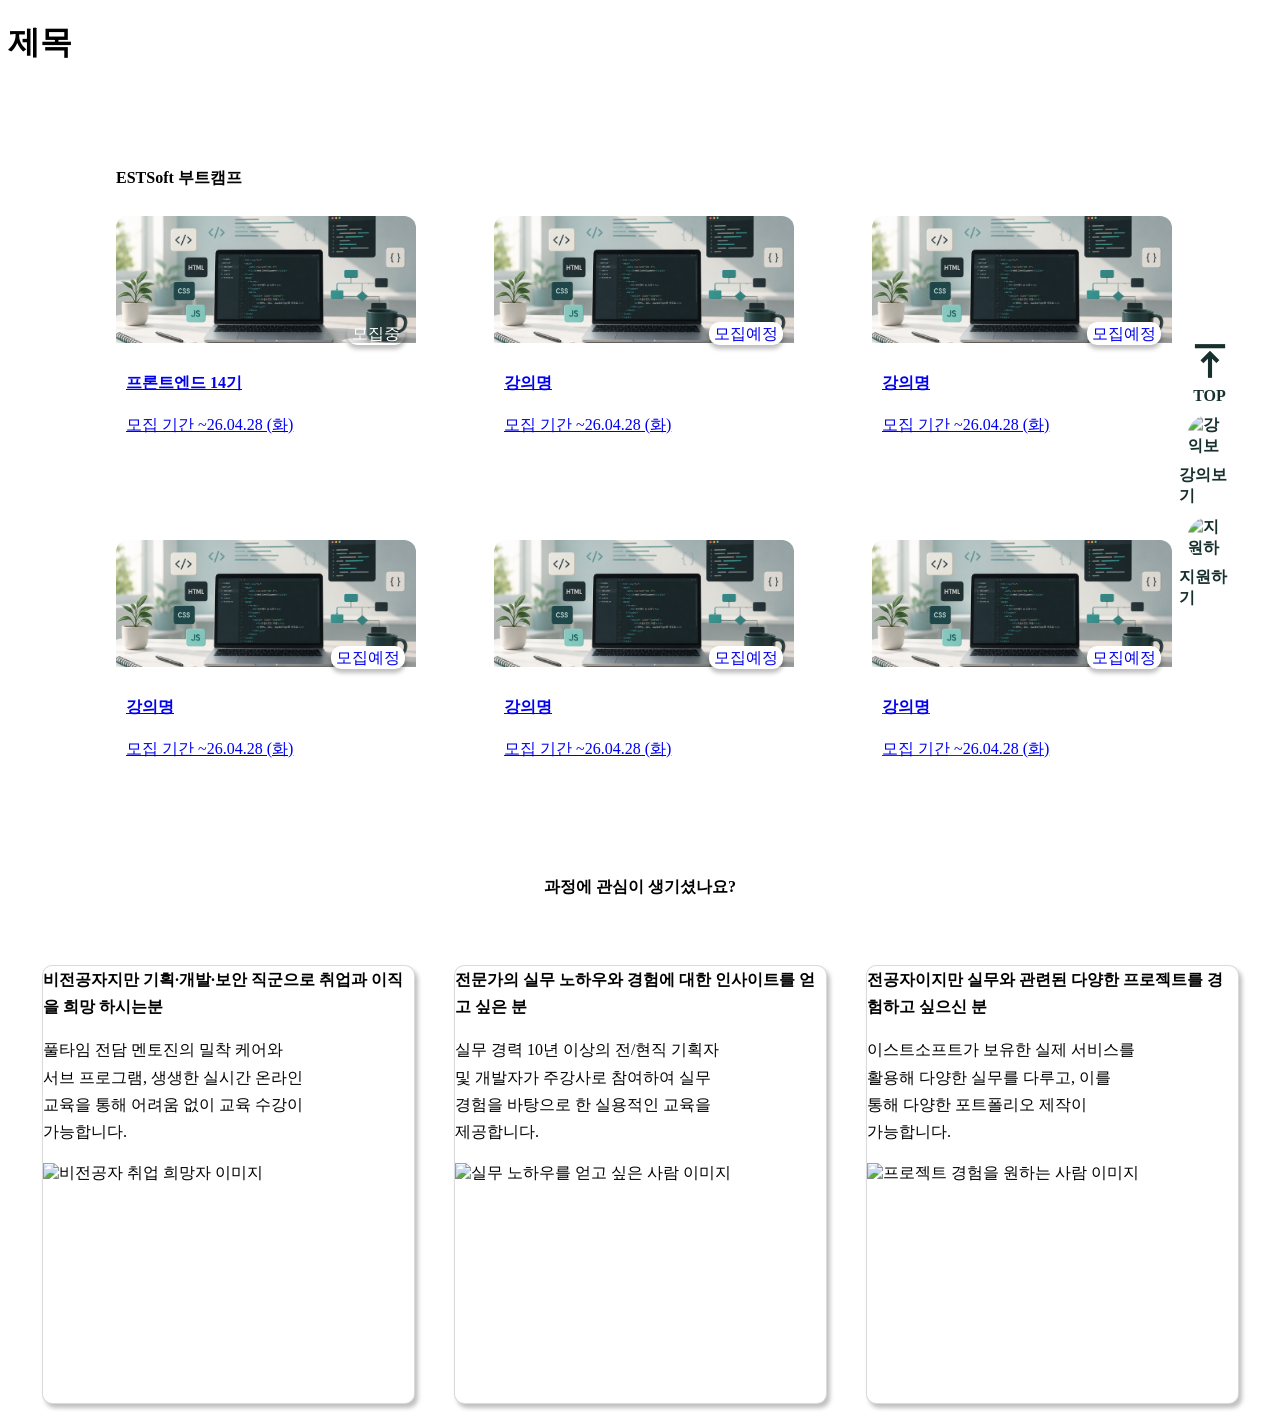
==== index.html @ 4b607ea8 "feat: html css fontsize 수정" ====
<!doctype html>
<html lang="en">
  <head>
    <meta charset="UTF-8" />
    <meta name="viewport" content="width=device-width, initial-scale=1.0" />
    <link rel="stylesheet" href="https://fonts.googleapis.com/css2?family=Material+Symbols+Outlined" />
    <link rel="stylesheet" href="css/common.css" />
    <link rel="stylesheet" href="css/index.css" />
    <title>Document</title>
  </head>
  <body>
    <!-- 유태구 -->
    <header><h1>제목</h1></header>
    <!-- //유태구-->

    <!-- 조승아 -->
    <aside class="side-bar">
      <nav>
        <a href="#top" class="side-item top-btn">
          <span class="material-symbols-outlined"> vertical_align_top </span> <span>TOP</span>
        </a>

        <a href="#lecture" class="side-item">
          <img src="image/frontend.png" alt="강의보기" />
          <span>강의보기</span>
        </a>

        <a href="#apply" class="side-item">
          <img src="image/study_egg.png" alt="지원하기" />
          <span>지원하기</span>
        </a>
      </nav>
    </aside>
    <!-- //조승아 -->
    <main>
      <!-- 유태구-->
      <section class="hero"></section>
      <section class="employment-status"></section>
      <!-- //유태구 -->

      <!-- 박소영 -->
      <section class="top-slogan"></section>
      <section class="benefits"></section>
      <section class="statistics"></section>
      <!-- //박소영 -->

      <!-- 박채원 -->
      <section class="review"></section>
      <section class="training-eligibility"></section>
      <section class="bottom-slogan"></section>
      <!-- //박채원 -->

      <!-- 조승아 -->
      <section class="courses">
        <div class="courses-inner">
          <h2>ESTSoft 부트캠프</h2>
          <div class="course-list">
            <article class="course-card">
              <a href="#">
                <div class="course-img-box">
                  <div class="course-img-wrap">
                    <img src="image/course_image.png" alt="프론트엔드 부트캠프 이미지" />
                  </div>
                  <span class="course-badge recruiting">모집중</span>
                </div>
                <div class="course-content">
                  <h3>프론트엔드 14기</h3>
                  <p>모집 기간 ~26.04.28 (화)</p>
                </div>
              </a>
            </article>

            <article class="course-card">
              <a href="#">
                <div class="course-img-box">
                  <div class="course-img-wrap">
                    <img src="image/course_image.png" alt="프론트엔드 부트캠프 이미지" />
                  </div>
                  <span class="course-badge">모집예정</span>
                </div>
                <div class="course-content">
                  <h3>강의명</h3>
                  <p>모집 기간 ~26.04.28 (화)</p>
                </div>
              </a>
            </article>

            <article class="course-card">
              <a href="#">
                <div class="course-img-box">
                  <div class="course-img-wrap">
                    <img src="image/course_image.png" alt="프론트엔드 부트캠프 이미지" />
                  </div>
                  <span class="course-badge">모집예정</span>
                </div>
                <div class="course-content">
                  <h3>강의명</h3>
                  <p>모집 기간 ~26.04.28 (화)</p>
                </div>
              </a>
            </article>

            <article class="course-card">
              <a href="#">
                <div class="course-img-box">
                  <div class="course-img-wrap">
                    <img src="image/course_image.png" alt="프론트엔드 부트캠프 이미지" />
                  </div>
                  <span class="course-badge">모집예정</span>
                </div>
                <div class="course-content">
                  <h3>강의명</h3>
                  <p>모집 기간 ~26.04.28 (화)</p>
                </div>
              </a>
            </article>

            <article class="course-card">
              <a href="#">
                <div class="course-img-box">
                  <div class="course-img-wrap">
                    <img src="image/course_image.png" alt="프론트엔드 부트캠프 이미지" />
                  </div>
                  <span class="course-badge">모집예정</span>
                </div>

                <div class="course-content">
                  <h3>강의명</h3>
                  <p>모집 기간 ~26.04.28 (화)</p>
                </div>
              </a>
            </article>

            <article class="course-card">
              <a href="">
                <div class="course-img-box">
                  <div class="course-img-wrap">
                    <img src="image/course_image.png" alt="프론트엔드 부트캠프 이미지" />
                  </div>
                  <span class="course-badge">모집예정</span>
                </div>

                <div class="course-content">
                  <h3>강의명</h3>
                  <p>모집 기간 ~26.04.28 (화)</p>
                </div>
              </a>
            </article>
          </div>
        </div>
      </section>

      <section class="target-audience">
        <h2>과정에 <strong>관심</strong>이 생기셨나요?</h2>
        <div class="target-list">
          <article class="target-card">
            <div class="target-content">
              <h3>비전공자지만 기획·개발·보안 직군으로 취업과 이직을 희망 하시는분</h3>
              <p>
                풀타임 전담 멘토진의 밀착 케어와 서브 프로그램, 생생한 실시간 온라인 교육을 통해 어려움 없이 교육 수강이
                가능합니다.
              </p>
            </div>
            <img src="image/target_card_2.png" alt="비전공자 취업 희망자 이미지" />
          </article>

          <article class="target-card">
            <div class="target-content">
              <h3>전문가의 실무 노하우와 경험에 대한 인사이트를 얻고 싶은 분</h3>
              <p>
                실무 경력 10년 이상의 전/현직 기획자 및 개발자가 주강사로 참여하여 실무 경험을 바탕으로 한 실용적인
                교육을 제공합니다.
              </p>
            </div>
            <img src="image/target_card_3.png" alt="실무 노하우를 얻고 싶은 사람 이미지" />
          </article>

          <article class="target-card">
            <div class="target-content">
              <h3>전공자이지만 실무와 관련된 다양한 프로젝트를 경험하고 싶으신 분</h3>
              <p>
                이스트소프트가 보유한 실제 서비스를 활용해 다양한 실무를 다루고, 이를 통해 다양한 포트폴리오 제작이
                가능합니다.
              </p>
            </div>
            <img src="image/target_card_4.png" alt="프로젝트 경험을 원하는 사람 이미지" />
          </article>
        </div>
        <div class="target-pagination">
          <button type="button" class="page-dot active"></button>
          <button type="button" class="page-dot"></button>
          <button type="button" class="page-dot"></button>
        </div>
      </section>

      <!-- //조승아 -->

      <!-- 권유진 -->
      <section class="est-content"></section>
      <section class="faq"></section>
      <section class="deadline"></section>
    </main>
    <footer></footer>
    <!-- //권유진 -->
  </body>
</html>
---- css/index.css ----
/* COURSES 조승아 */
.courses {
  width: 100%;
  margin: 0 auto;
  padding: 81px 108px;
  box-sizing: border-box;
  background-color: var(--ghost--gray);
}

.courses-inner {
  width: fit-content;
  margin: 0 auto;
}

/* 카드 전체 묶음 */
.course-list {
  display: grid;
  grid-template-columns: repeat(3, 300px);
  column-gap: 78px;
  row-gap: 81px;
  width: fit-content;
}

/* 카드 */
.course-card {
  width: 300px;
  height: 243px;
  background: #fff;
  border-radius: 12px;
  overflow: visible;
  box-shadow: var(--standard--shadow);
  display: flex;
  flex-direction: column;
  transition: box-shadow 0.3s ease;
}

/* 이미지 영역 */
.course-img-box {
  position: relative;
  overflow: visible;
  border-radius: 12px 12px 0 0;
}

.course-img-box img {
  width: 302px;
  height: 127px;
  object-fit: cover;
  display: block;
  transition: transform 0.3s ease;
}

.course-badge.recruiting {
  background: var(--primary);
  color: #fff;
}

.course-card:hover {
  box-shadow: var(--highlight--right);
}

.course-card:hover .course-img-box img {
  transform: scale(1.3);
}

/* 모집중 뱃지 */
.course-badge {
  position: absolute;
  top: 106px;
  right: 11px;
  padding: 2px 5px;
  background: #fff;
  color: var(--green);
  font-size: var(--button---primary);
  font-weight: 500;
  border-radius: 10px;
  box-shadow: 0 4px 4px rgba(0, 0, 0, 0.25);
  display: flex;
  justify-content: center;
  align-items: center;
  line-height: 19.1px;
}

.course-img-wrap {
  width: 300px;
  height: 127px;
  overflow: hidden;
  border-radius: 12px 12px 0 0;
}

/* 글 영역 */
.course-content {
  padding: 30px 10px 10px;
}

.course-content p {
  color: var(--primary);
  font-size: var(--body--s);
  padding-top: 5px;
}

.courses h2 {
  color: var(--deep--green);
  font-size: var(--heading--m);
  margin: 0 0 27px;
  font-weight: 700;
}

.course-content h3 {
  margin: 0 0 10px;
  color: var(--dark--green);
  font-size: var(--heading--x-s);
  font-weight: bold;
}
/* courses 반응형 */
/* 1100px 이하 */
@media (max-width: 1100px) {
  .courses {
    padding: 60px 40px;
  }

  .course-list {
    grid-template-columns: repeat(2, 300px);
    column-gap: 40px;
  }
}

/* 700px 이하 */
@media (max-width: 700px) {
  .courses {
    padding: 40px 20px;
  }

  .course-list {
    grid-template-columns: 300px;
    row-gap: 40px;
  }

  .courses h2 {
    font-size: var(--heading--m);
    text-align: center;
  }
}
/* target-audience 조승아*/
.target-audience {
  width: 100%;
  padding: var(--base-unit-x3);
  background: #fff;
  box-sizing: border-box;
  display: flex;
  flex-direction: column;
  gap: 54px;
}

.target-audience h2 {
  text-align: center;
  font-size: var(--heading--m);
  color: var(--dark--green);
  font-weight: bold;
}

.target-audience h2 strong {
  color: var(--point);
}

/* 카드 묶음 */
.target-list {
  display: grid;
  grid-template-columns: repeat(3, 372px);
  gap: 40px;
  width: fit-content;
  margin: 0 auto;
}

/* 카드 */
.target-card {
  width: 371px;
  min-height: 437px;
  background: #fff;
  border: 1px solid rgba(132, 132, 132, 0.3);
  border-radius: 10px;
  overflow: hidden;
  box-shadow: 3px 4px 4px rgba(0, 0, 0, 0.25);
  transition: all 0.3s ease;
  display: flex;
  flex-direction: column;
}

.target-card:hover {
  transform: translateY(-6px);
  box-shadow: 6px 6px 15px rgba(0, 0, 0, 0.25);
}

/* 글 영역 */
.target-content {
  padding: var(--base-unit);
  height: 197px;
  box-sizing: border-box;
}

.target-content h3 {
  font-size: var(--heading--x-s);
  font-weight: 600;
  line-height: 27px;
  color: var(--deep--green);
  margin: 0 0 10px;
}

.target-content p {
  font-size: var(--body--s);
  line-height: 1.7;
  word-break: keep-all;
  color: var(--dark--green);
  max-width: 270px;
}

/* 이미지 */
.target-card img {
  width: 100%;
  height: 240px;
  display: block;
  object-fit: cover;
}
/* 반응형 */
.target-pagination {
  display: none;
}
/* 1100px 이하 */
@media (max-width: 1100px) {
  .target-audience {
    padding: 60px 40px;
  }

  .target-list {
    grid-template-columns: repeat(2, 371px);
    justify-content: center;
    gap: 40px;
    width: fit-content;
  }

  .target-audience h2 {
    font-size: var(--heading--m);
    text-align: center;
  }

  .target-card {
    width: 371px;
  }
}
/* 700px 이하 */
@media (max-width: 700px) {
  .target-audience {
    display: flex;
    flex-direction: column;
    padding: 40px 27px;
    box-sizing: border-box;
    gap: 54px;
  }

  .target-audience h2 {
    text-align: center;
    font-size: var(--heading--s);
    line-height: 1.2;
    margin-top: 54px;
  }

  .target-list {
    display: block;
    width: fit-content;
  }

  .target-card {
    display: none;
  }

  .target-card:first-child {
    display: flex;
    width: 100%;
    max-width: 371px;
  }

  .target-content {
    width: 100%;
    height: 197px;
    padding: 27px;
    box-sizing: border-box;
  }

  .target-card img {
    width: 100%;
    height: 240px;
    object-fit: cover;
  }

  .target-pagination {
    display: flex;
    justify-content: center;
    gap: 15px;
    margin-top: -27px;
  }

  .page-dot {
    width: 40px;
    height: 10px;
    border: 0;
    border-radius: 5px;
    background: var(--green);
  }

  .page-dot.active {
    background: var(--secondary);
  }
}

/* 사이드 메뉴 조승아*/
.side-bar {
  position: fixed;
  right: 30px;
  top: 50%;
  transform: translateY(-50%);
  width: 81px;
  height: 251px;
  padding: 15px 10px;
  background: var(--secondary--light);
  border-radius: 30px;
  box-shadow: var(--standard--shadow);
  z-index: 999;
  display: flex;
  flex-direction: column;
  align-items: center;
  box-sizing: border-box;
}

.side-bar nav {
  display: flex;
  flex-direction: column;
  align-items: center;
  gap: 10px;
}

.side-item {
  display: flex;
  flex-direction: column;
  align-items: center;
  gap: 5px;
  margin-bottom: 0;
  text-decoration: none;
  color: #17302d;
  font-weight: 600;
  font-size: var(--heading--x-s);
}

.side-item img {
  width: 45px;
  height: 45px;
  border-radius: 50%;
  object-fit: cover;
  flex-shrink: 0;
}

.material-symbols-outlined {
  font-size: 42px;
  font-variation-settings:
    "FILL" 0,
    "wght" 700,
    "GRAD" 0,
    "opsz" 48;
}
@media (max-width: 700px) {
  .side-bar {
    display: none;
  }
}
/* //조승아 */
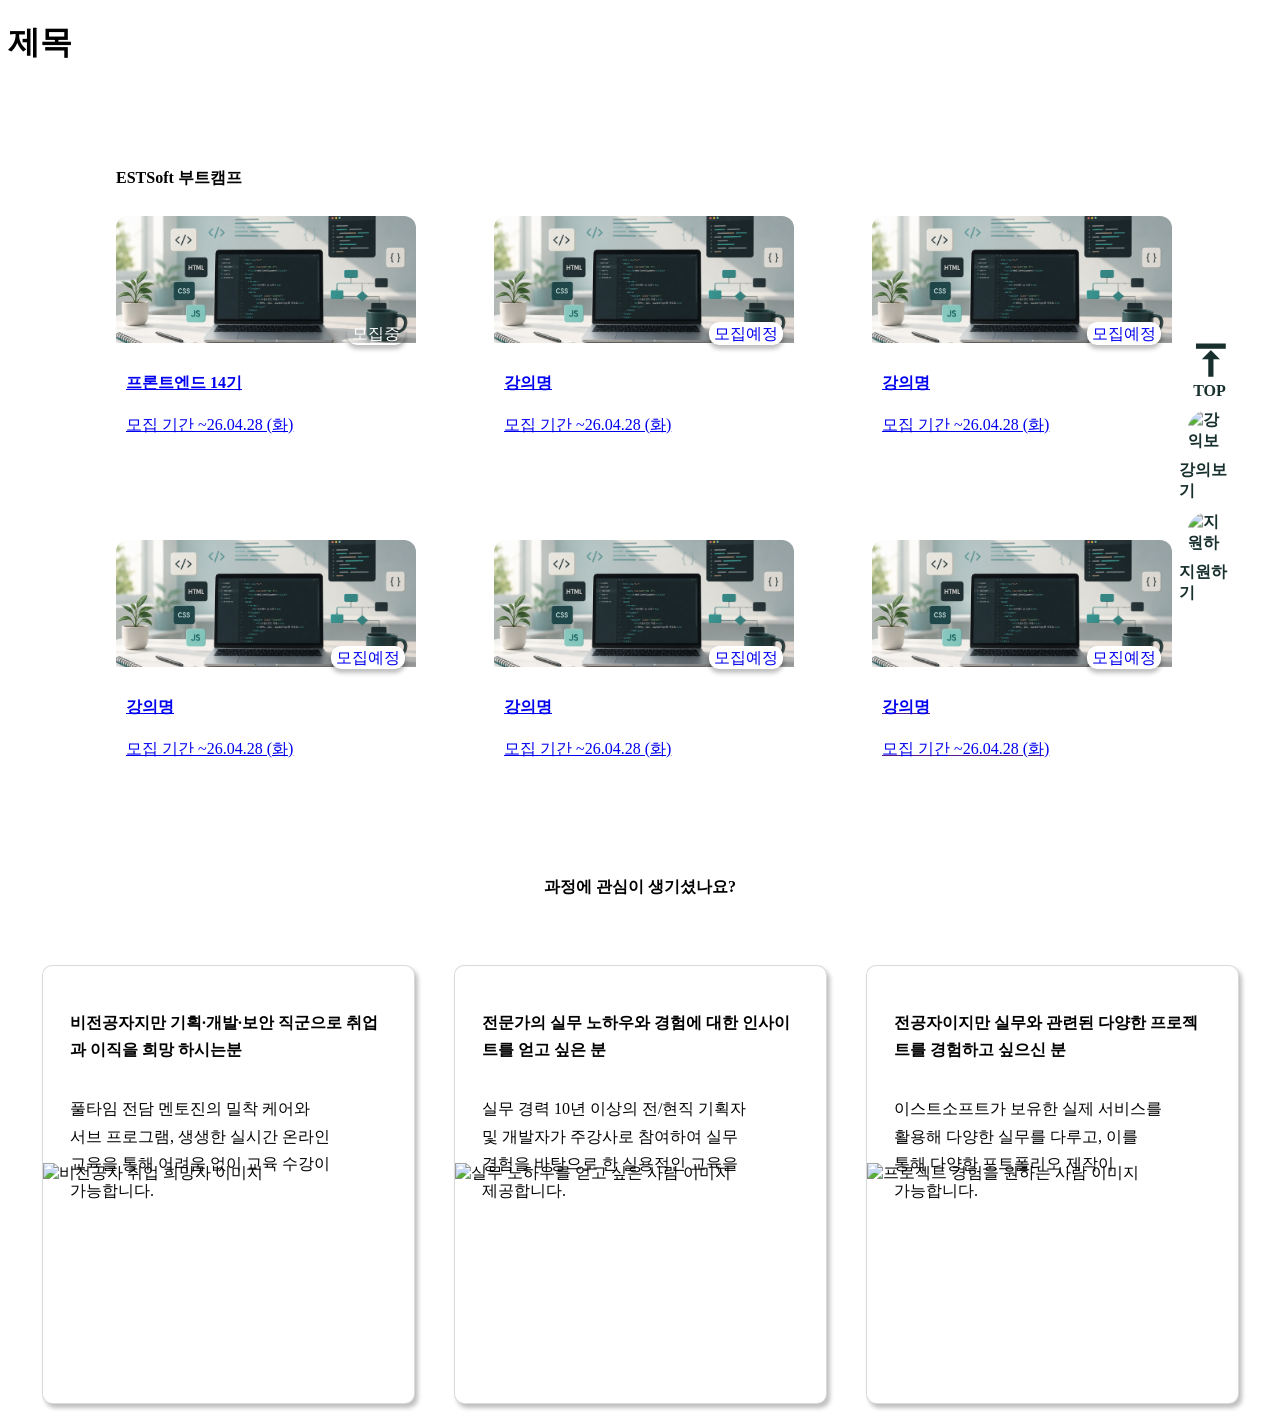
==== commit fbb95a65: "feat: target css 부분 수정" ====
--- a/index.html
+++ b/index.html
@@ -3,7 +3,7 @@
   <head>
     <meta charset="UTF-8" />
     <meta name="viewport" content="width=device-width, initial-scale=1.0" />
-    <link rel="stylesheet" href="https://fonts.googleapis.com/css2?family=Material+Symbols+Outlined" />
+    <link href="https://fonts.googleapis.com/icon?family=Material+Icons" rel="stylesheet" />
     <link rel="stylesheet" href="css/common.css" />
     <link rel="stylesheet" href="css/index.css" />
     <title>Document</title>
@@ -16,10 +16,7 @@
     <!-- 조승아 -->
     <aside class="side-bar">
       <nav>
-        <a href="#top" class="side-item top-btn">
-          <span class="material-symbols-outlined"> vertical_align_top </span> <span>TOP</span>
-        </a>
-
+        <a href="#top" class="side-item top-btn"> <span class="material-icons"> vertical_align_top </span>TOP</a>
         <a href="#lecture" class="side-item">
           <img src="image/frontend.png" alt="강의보기" />
           <span>강의보기</span>
--- a/css/index.css
+++ b/css/index.css
@@ -192,9 +192,12 @@
 
 /* 글 영역 */
 .target-content {
-  padding: var(--base-unit);
+  padding: 27px 27px 25px;
   height: 197px;
   box-sizing: border-box;
+  display: flex;
+  flex-direction: column;
+  justify-content: space-between;
 }
 
 .target-content h3 {
@@ -202,7 +205,6 @@
   font-weight: 600;
   line-height: 27px;
   color: var(--deep--green);
-  margin: 0 0 10px;
 }
 
 .target-content p {
@@ -357,13 +359,14 @@
   flex-shrink: 0;
 }
 
-.material-symbols-outlined {
+.material-icons {
   font-size: 42px;
-  font-variation-settings:
-    "FILL" 0,
-    "wght" 700,
-    "GRAD" 0,
-    "opsz" 48;
+  line-height: 1;
+  display: block;
+  font-weight: bold;
+}
+.top-btn {
+  gap: 0;
 }
 @media (max-width: 700px) {
   .side-bar {
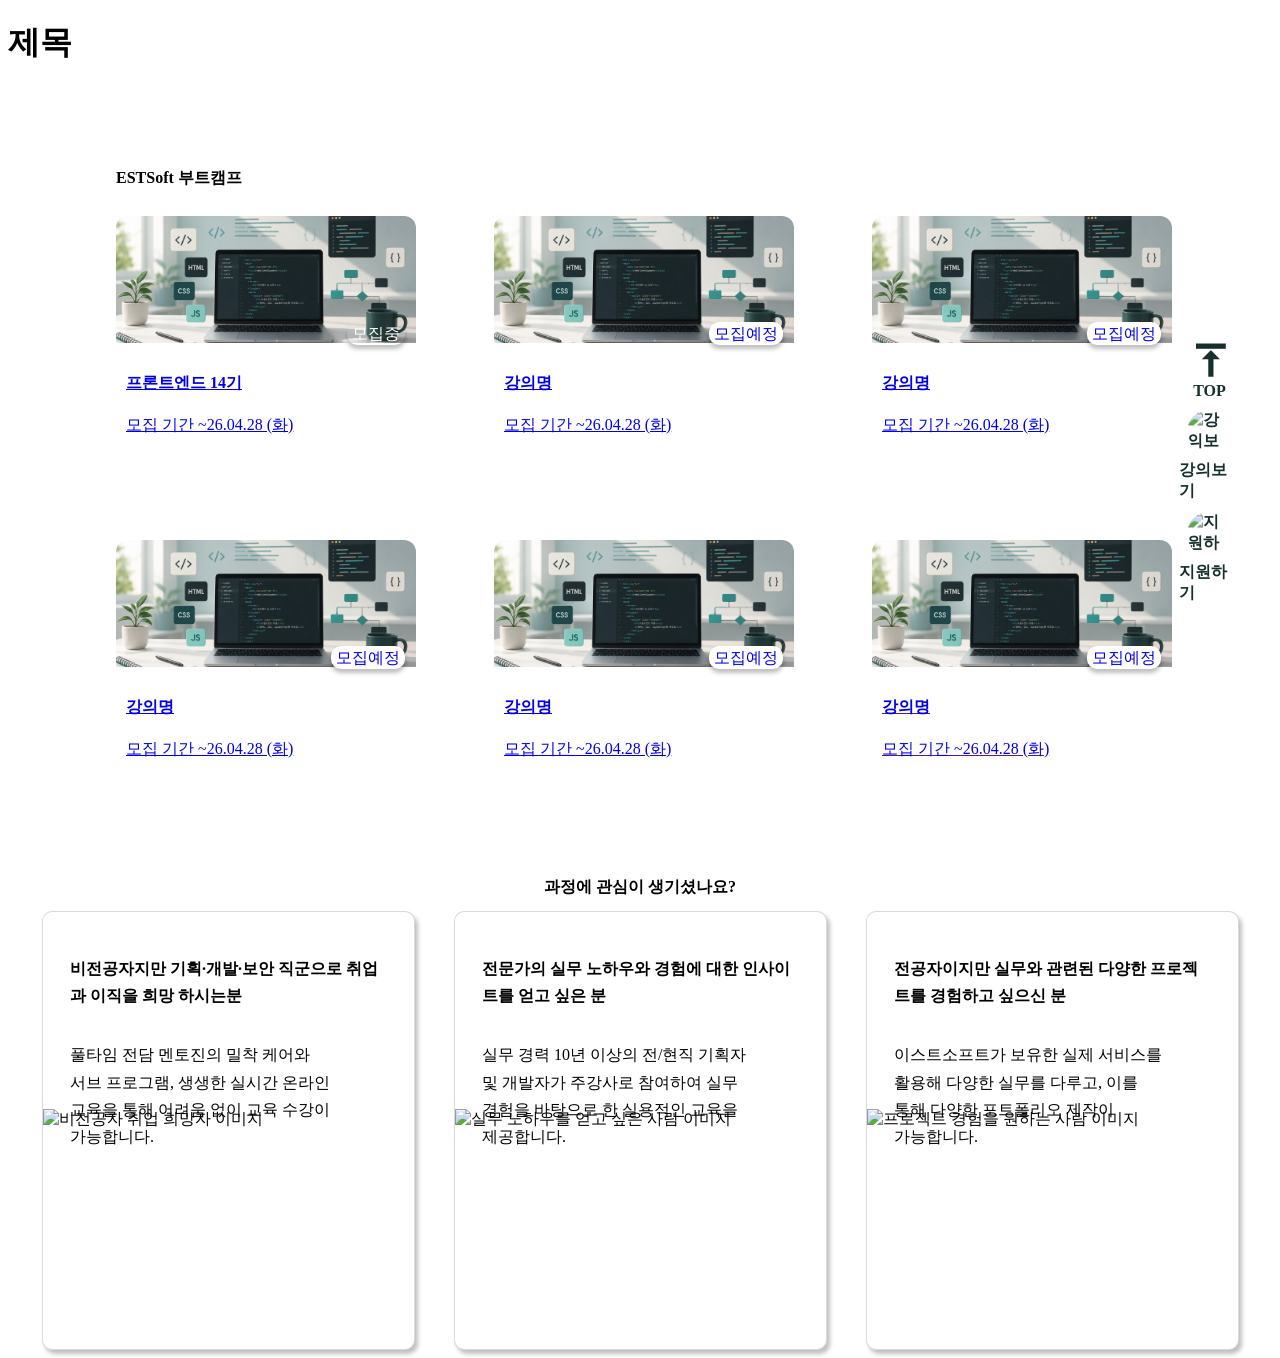
==== commit 1c2718b5: "feat: container 추가" ====
--- a/index.html
+++ b/index.html
@@ -49,144 +49,148 @@
 
       <!-- 조승아 -->
       <section class="courses">
-        <div class="courses-inner">
-          <h2>ESTSoft 부트캠프</h2>
-          <div class="course-list">
-            <article class="course-card">
-              <a href="#">
-                <div class="course-img-box">
-                  <div class="course-img-wrap">
-                    <img src="image/course_image.png" alt="프론트엔드 부트캠프 이미지" />
-                  </div>
-                  <span class="course-badge recruiting">모집중</span>
-                </div>
-                <div class="course-content">
-                  <h3>프론트엔드 14기</h3>
-                  <p>모집 기간 ~26.04.28 (화)</p>
-                </div>
-              </a>
-            </article>
-
-            <article class="course-card">
-              <a href="#">
-                <div class="course-img-box">
-                  <div class="course-img-wrap">
-                    <img src="image/course_image.png" alt="프론트엔드 부트캠프 이미지" />
-                  </div>
-                  <span class="course-badge">모집예정</span>
-                </div>
-                <div class="course-content">
-                  <h3>강의명</h3>
-                  <p>모집 기간 ~26.04.28 (화)</p>
-                </div>
-              </a>
-            </article>
-
-            <article class="course-card">
-              <a href="#">
-                <div class="course-img-box">
-                  <div class="course-img-wrap">
-                    <img src="image/course_image.png" alt="프론트엔드 부트캠프 이미지" />
-                  </div>
-                  <span class="course-badge">모집예정</span>
-                </div>
-                <div class="course-content">
-                  <h3>강의명</h3>
-                  <p>모집 기간 ~26.04.28 (화)</p>
-                </div>
-              </a>
-            </article>
-
-            <article class="course-card">
-              <a href="#">
-                <div class="course-img-box">
-                  <div class="course-img-wrap">
-                    <img src="image/course_image.png" alt="프론트엔드 부트캠프 이미지" />
-                  </div>
-                  <span class="course-badge">모집예정</span>
-                </div>
-                <div class="course-content">
-                  <h3>강의명</h3>
-                  <p>모집 기간 ~26.04.28 (화)</p>
-                </div>
-              </a>
-            </article>
-
-            <article class="course-card">
-              <a href="#">
-                <div class="course-img-box">
-                  <div class="course-img-wrap">
-                    <img src="image/course_image.png" alt="프론트엔드 부트캠프 이미지" />
-                  </div>
-                  <span class="course-badge">모집예정</span>
-                </div>
-
-                <div class="course-content">
-                  <h3>강의명</h3>
-                  <p>모집 기간 ~26.04.28 (화)</p>
-                </div>
-              </a>
-            </article>
-
-            <article class="course-card">
-              <a href="">
-                <div class="course-img-box">
-                  <div class="course-img-wrap">
-                    <img src="image/course_image.png" alt="프론트엔드 부트캠프 이미지" />
-                  </div>
-                  <span class="course-badge">모집예정</span>
-                </div>
-
-                <div class="course-content">
-                  <h3>강의명</h3>
-                  <p>모집 기간 ~26.04.28 (화)</p>
-                </div>
-              </a>
-            </article>
+        <div class="container">
+          <div class="courses-inner">
+            <h2>ESTSoft 부트캠프</h2>
+            <div class="course-list">
+              <article class="course-card">
+                <a href="#">
+                  <div class="course-img-box">
+                    <div class="course-img-wrap">
+                      <img src="image/course_image.png" alt="프론트엔드 부트캠프 이미지" />
+                    </div>
+                    <span class="course-badge recruiting">모집중</span>
+                  </div>
+                  <div class="course-content">
+                    <h3>프론트엔드 14기</h3>
+                    <p>모집 기간 ~26.04.28 (화)</p>
+                  </div>
+                </a>
+              </article>
+
+              <article class="course-card">
+                <a href="#">
+                  <div class="course-img-box">
+                    <div class="course-img-wrap">
+                      <img src="image/course_image.png" alt="프론트엔드 부트캠프 이미지" />
+                    </div>
+                    <span class="course-badge">모집예정</span>
+                  </div>
+                  <div class="course-content">
+                    <h3>강의명</h3>
+                    <p>모집 기간 ~26.04.28 (화)</p>
+                  </div>
+                </a>
+              </article>
+
+              <article class="course-card">
+                <a href="#">
+                  <div class="course-img-box">
+                    <div class="course-img-wrap">
+                      <img src="image/course_image.png" alt="프론트엔드 부트캠프 이미지" />
+                    </div>
+                    <span class="course-badge">모집예정</span>
+                  </div>
+                  <div class="course-content">
+                    <h3>강의명</h3>
+                    <p>모집 기간 ~26.04.28 (화)</p>
+                  </div>
+                </a>
+              </article>
+
+              <article class="course-card">
+                <a href="#">
+                  <div class="course-img-box">
+                    <div class="course-img-wrap">
+                      <img src="image/course_image.png" alt="프론트엔드 부트캠프 이미지" />
+                    </div>
+                    <span class="course-badge">모집예정</span>
+                  </div>
+                  <div class="course-content">
+                    <h3>강의명</h3>
+                    <p>모집 기간 ~26.04.28 (화)</p>
+                  </div>
+                </a>
+              </article>
+
+              <article class="course-card">
+                <a href="#">
+                  <div class="course-img-box">
+                    <div class="course-img-wrap">
+                      <img src="image/course_image.png" alt="프론트엔드 부트캠프 이미지" />
+                    </div>
+                    <span class="course-badge">모집예정</span>
+                  </div>
+
+                  <div class="course-content">
+                    <h3>강의명</h3>
+                    <p>모집 기간 ~26.04.28 (화)</p>
+                  </div>
+                </a>
+              </article>
+
+              <article class="course-card">
+                <a href="">
+                  <div class="course-img-box">
+                    <div class="course-img-wrap">
+                      <img src="image/course_image.png" alt="프론트엔드 부트캠프 이미지" />
+                    </div>
+                    <span class="course-badge">모집예정</span>
+                  </div>
+
+                  <div class="course-content">
+                    <h3>강의명</h3>
+                    <p>모집 기간 ~26.04.28 (화)</p>
+                  </div>
+                </a>
+              </article>
+            </div>
           </div>
         </div>
       </section>
 
       <section class="target-audience">
-        <h2>과정에 <strong>관심</strong>이 생기셨나요?</h2>
-        <div class="target-list">
-          <article class="target-card">
-            <div class="target-content">
-              <h3>비전공자지만 기획·개발·보안 직군으로 취업과 이직을 희망 하시는분</h3>
-              <p>
-                풀타임 전담 멘토진의 밀착 케어와 서브 프로그램, 생생한 실시간 온라인 교육을 통해 어려움 없이 교육 수강이
-                가능합니다.
-              </p>
-            </div>
-            <img src="image/target_card_2.png" alt="비전공자 취업 희망자 이미지" />
-          </article>
-
-          <article class="target-card">
-            <div class="target-content">
-              <h3>전문가의 실무 노하우와 경험에 대한 인사이트를 얻고 싶은 분</h3>
-              <p>
-                실무 경력 10년 이상의 전/현직 기획자 및 개발자가 주강사로 참여하여 실무 경험을 바탕으로 한 실용적인
-                교육을 제공합니다.
-              </p>
-            </div>
-            <img src="image/target_card_3.png" alt="실무 노하우를 얻고 싶은 사람 이미지" />
-          </article>
-
-          <article class="target-card">
-            <div class="target-content">
-              <h3>전공자이지만 실무와 관련된 다양한 프로젝트를 경험하고 싶으신 분</h3>
-              <p>
-                이스트소프트가 보유한 실제 서비스를 활용해 다양한 실무를 다루고, 이를 통해 다양한 포트폴리오 제작이
-                가능합니다.
-              </p>
-            </div>
-            <img src="image/target_card_4.png" alt="프로젝트 경험을 원하는 사람 이미지" />
-          </article>
-        </div>
-        <div class="target-pagination">
-          <button type="button" class="page-dot active"></button>
-          <button type="button" class="page-dot"></button>
-          <button type="button" class="page-dot"></button>
+        <div class="container">
+          <h2>과정에 <strong>관심</strong>이 생기셨나요?</h2>
+          <div class="target-list">
+            <article class="target-card">
+              <div class="target-content">
+                <h3>비전공자지만 기획·개발·보안 직군으로 취업과 이직을 희망 하시는분</h3>
+                <p>
+                  풀타임 전담 멘토진의 밀착 케어와 서브 프로그램, 생생한 실시간 온라인 교육을 통해 어려움 없이 교육
+                  수강이 가능합니다.
+                </p>
+              </div>
+              <img src="image/target_card_2.png" alt="비전공자 취업 희망자 이미지" />
+            </article>
+
+            <article class="target-card">
+              <div class="target-content">
+                <h3>전문가의 실무 노하우와 경험에 대한 인사이트를 얻고 싶은 분</h3>
+                <p>
+                  실무 경력 10년 이상의 전/현직 기획자 및 개발자가 주강사로 참여하여 실무 경험을 바탕으로 한 실용적인
+                  교육을 제공합니다.
+                </p>
+              </div>
+              <img src="image/target_card_3.png" alt="실무 노하우를 얻고 싶은 사람 이미지" />
+            </article>
+
+            <article class="target-card">
+              <div class="target-content">
+                <h3>전공자이지만 실무와 관련된 다양한 프로젝트를 경험하고 싶으신 분</h3>
+                <p>
+                  이스트소프트가 보유한 실제 서비스를 활용해 다양한 실무를 다루고, 이를 통해 다양한 포트폴리오 제작이
+                  가능합니다.
+                </p>
+              </div>
+              <img src="image/target_card_4.png" alt="프로젝트 경험을 원하는 사람 이미지" />
+            </article>
+          </div>
+          <div class="target-pagination">
+            <button type="button" class="page-dot active"></button>
+            <button type="button" class="page-dot"></button>
+            <button type="button" class="page-dot"></button>
+          </div>
         </div>
       </section>
 
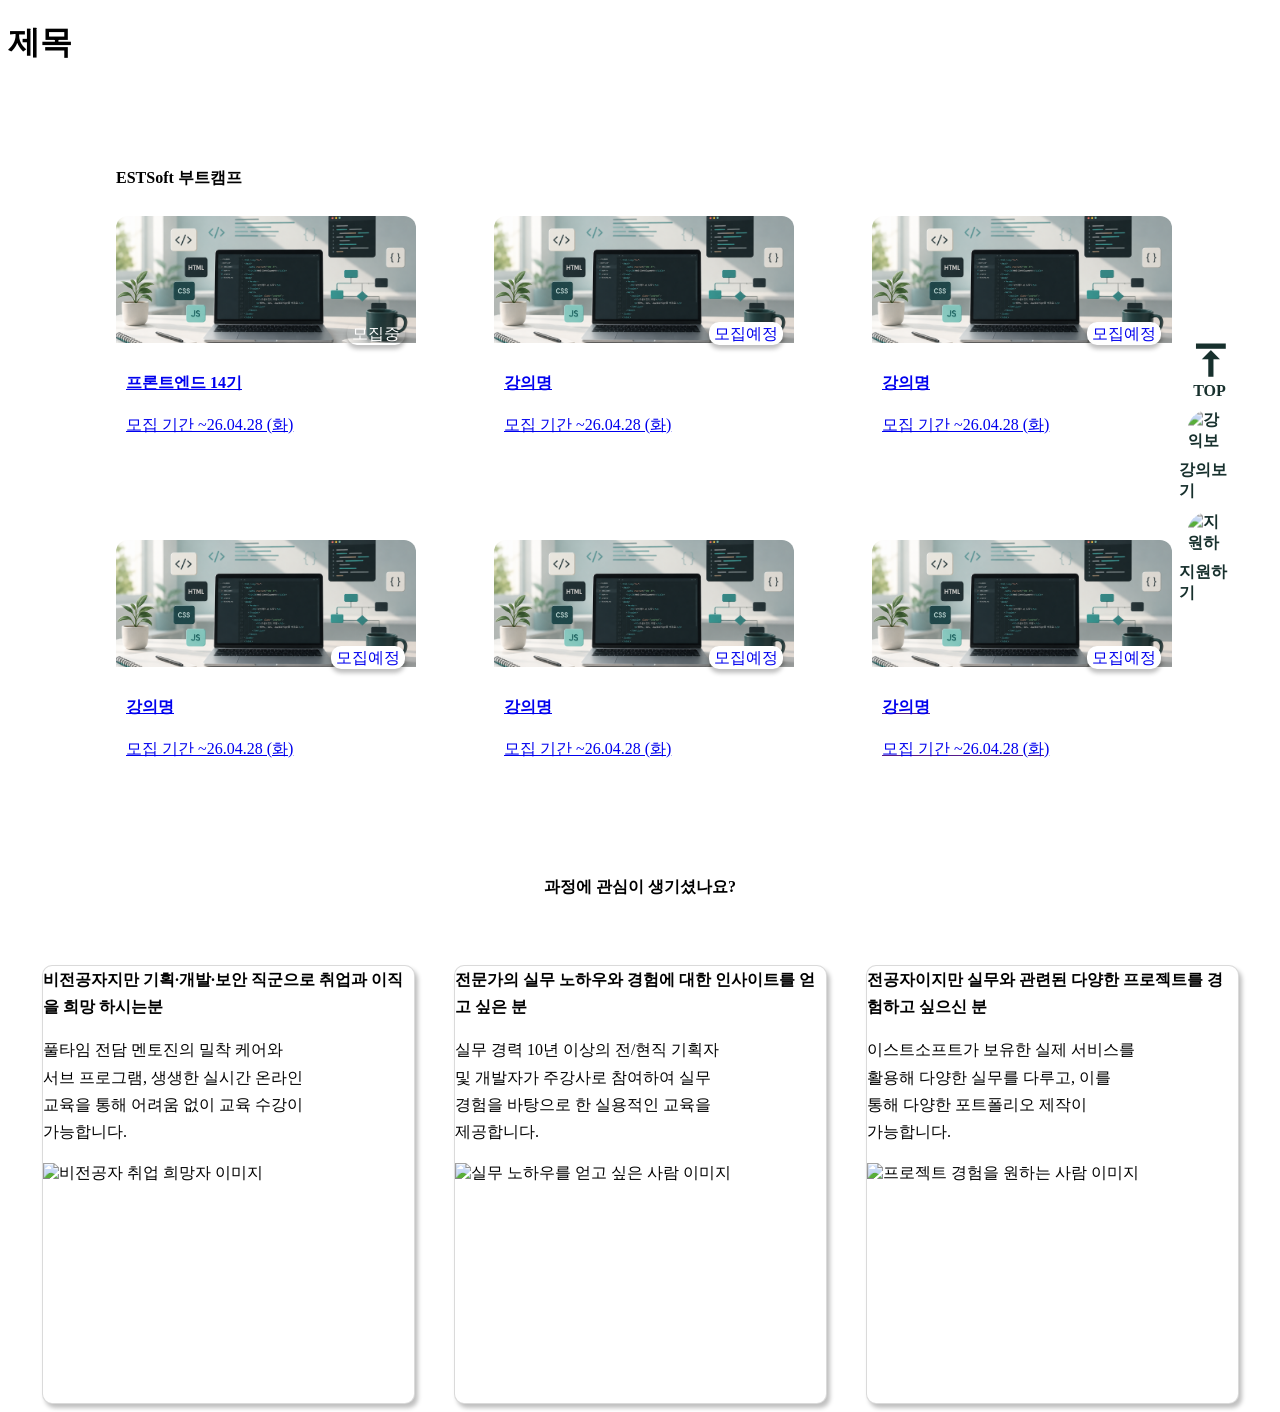
==== commit 20c4053f: "feat: target html 수정" ====
--- a/index.html
+++ b/index.html
@@ -186,12 +186,11 @@
               <img src="image/target_card_4.png" alt="프로젝트 경험을 원하는 사람 이미지" />
             </article>
           </div>
-          <div class="target-pagination">
-            <button type="button" class="page-dot active"></button>
-            <button type="button" class="page-dot"></button>
-            <button type="button" class="page-dot"></button>
-          </div>
-        </div>
+<div class="target-pagination">
+  <a href="#" class="page-dot active"></a>
+  <a href="#" class="page-dot"></a>
+  <a href="#" class="page-dot"></a>
+</div>
       </section>
 
       <!-- //조승아 -->
--- a/css/index.css
+++ b/css/index.css
@@ -1,4 +1,9 @@
 /* COURSES 조승아 */
+.container {
+  width: 100%;
+  max-width: 1272px;
+  margin: 0 auto;
+}
 .courses {
   width: 100%;
   margin: 0 auto;
@@ -141,8 +146,10 @@
   }
 }
 /* target-audience 조승아*/
-.target-audience {
-  width: 100%;
+.target-audience .container {
+  width: 100%;
+  max-width: 1272px;
+  margin: 0 auto;
   padding: var(--base-unit-x3);
   background: #fff;
   box-sizing: border-box;
@@ -152,6 +159,7 @@
 }
 
 .target-audience h2 {
+  width: 100%;
   text-align: center;
   font-size: var(--heading--m);
   color: var(--dark--green);
@@ -167,8 +175,8 @@
   display: grid;
   grid-template-columns: repeat(3, 372px);
   gap: 40px;
-  width: fit-content;
-  margin: 0 auto;
+  width: 100%;
+  justify-content: center;
 }
 
 /* 카드 */
@@ -192,12 +200,9 @@
 
 /* 글 영역 */
 .target-content {
-  padding: 27px 27px 25px;
+  padding: var(--base-unit);
   height: 197px;
   box-sizing: border-box;
-  display: flex;
-  flex-direction: column;
-  justify-content: space-between;
 }
 
 .target-content h3 {
@@ -205,6 +210,7 @@
   font-weight: 600;
   line-height: 27px;
   color: var(--deep--green);
+  margin: 0 0 10px;
 }
 
 .target-content p {
@@ -250,7 +256,7 @@
 }
 /* 700px 이하 */
 @media (max-width: 700px) {
-  .target-audience {
+  .target-audience .container {
     display: flex;
     flex-direction: column;
     padding: 40px 27px;
@@ -301,9 +307,9 @@
   }
 
   .page-dot {
+    display: block;
     width: 40px;
     height: 10px;
-    border: 0;
     border-radius: 5px;
     background: var(--green);
   }
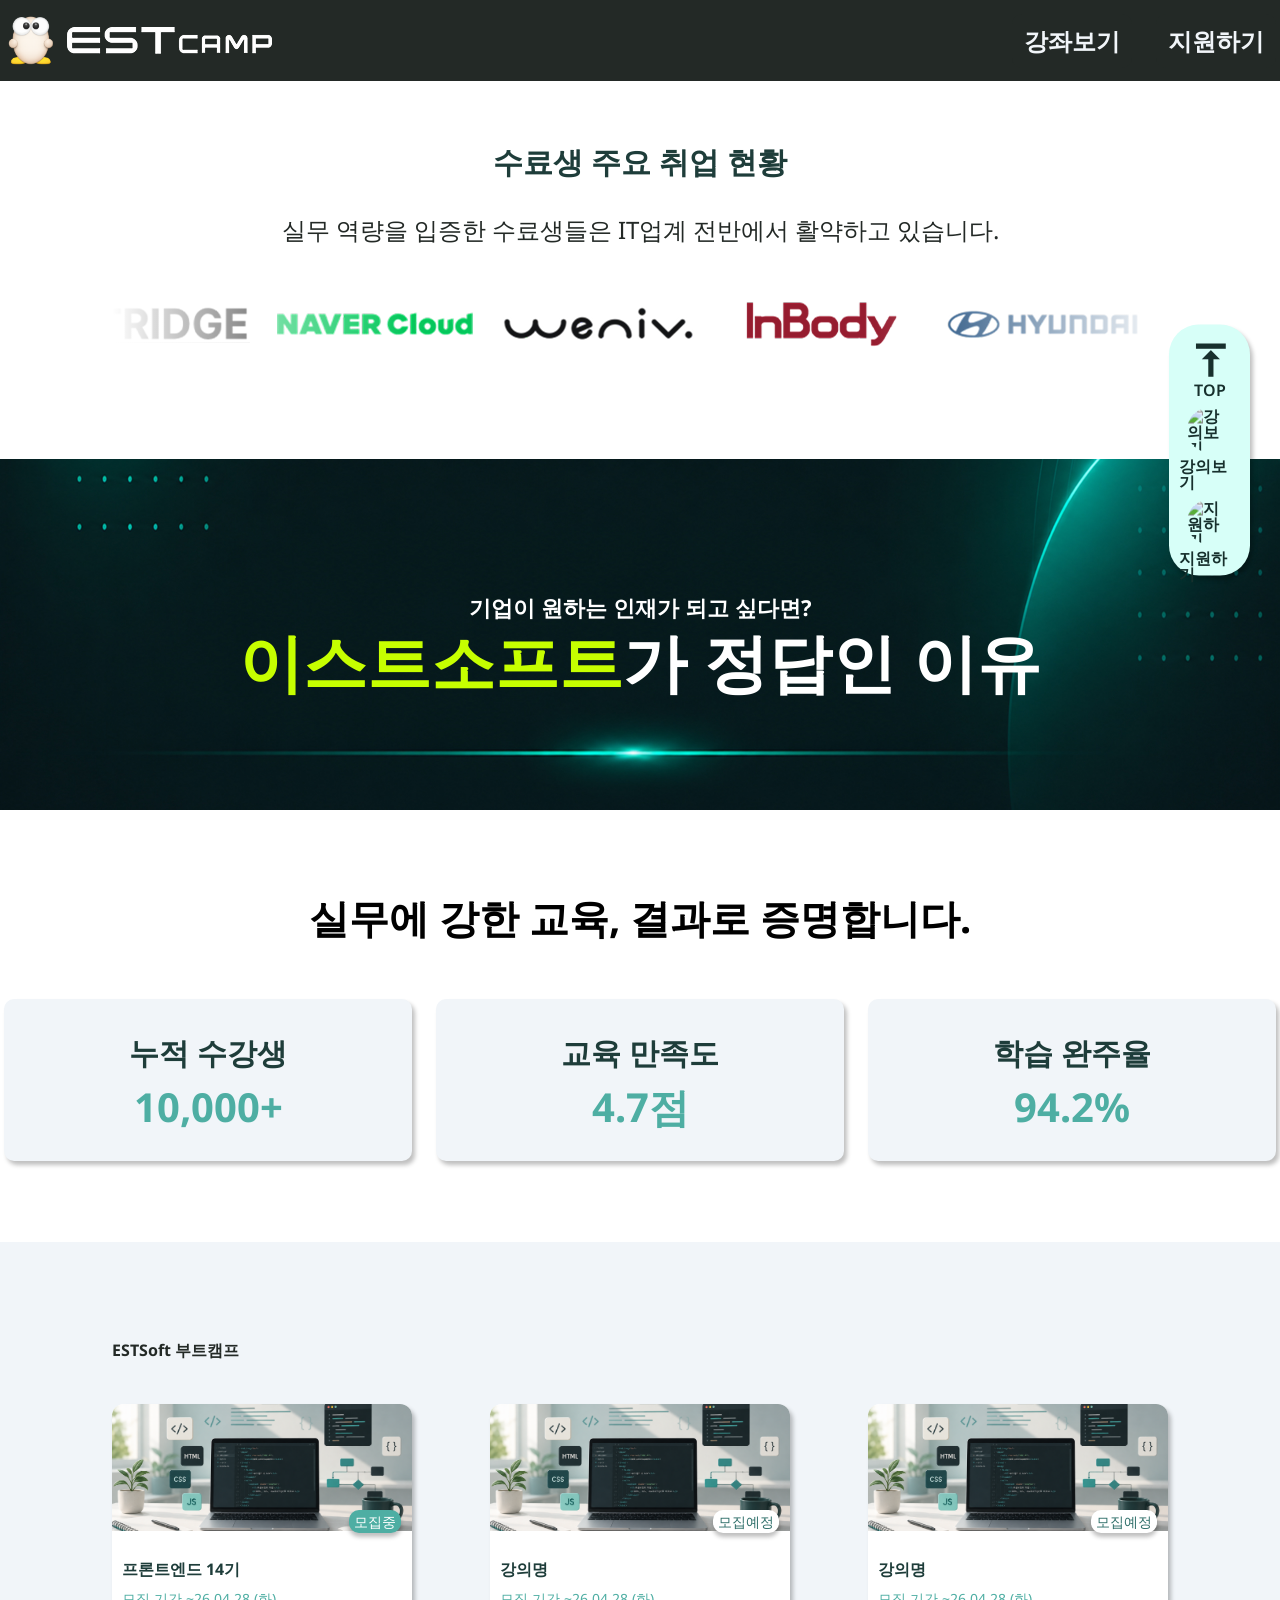
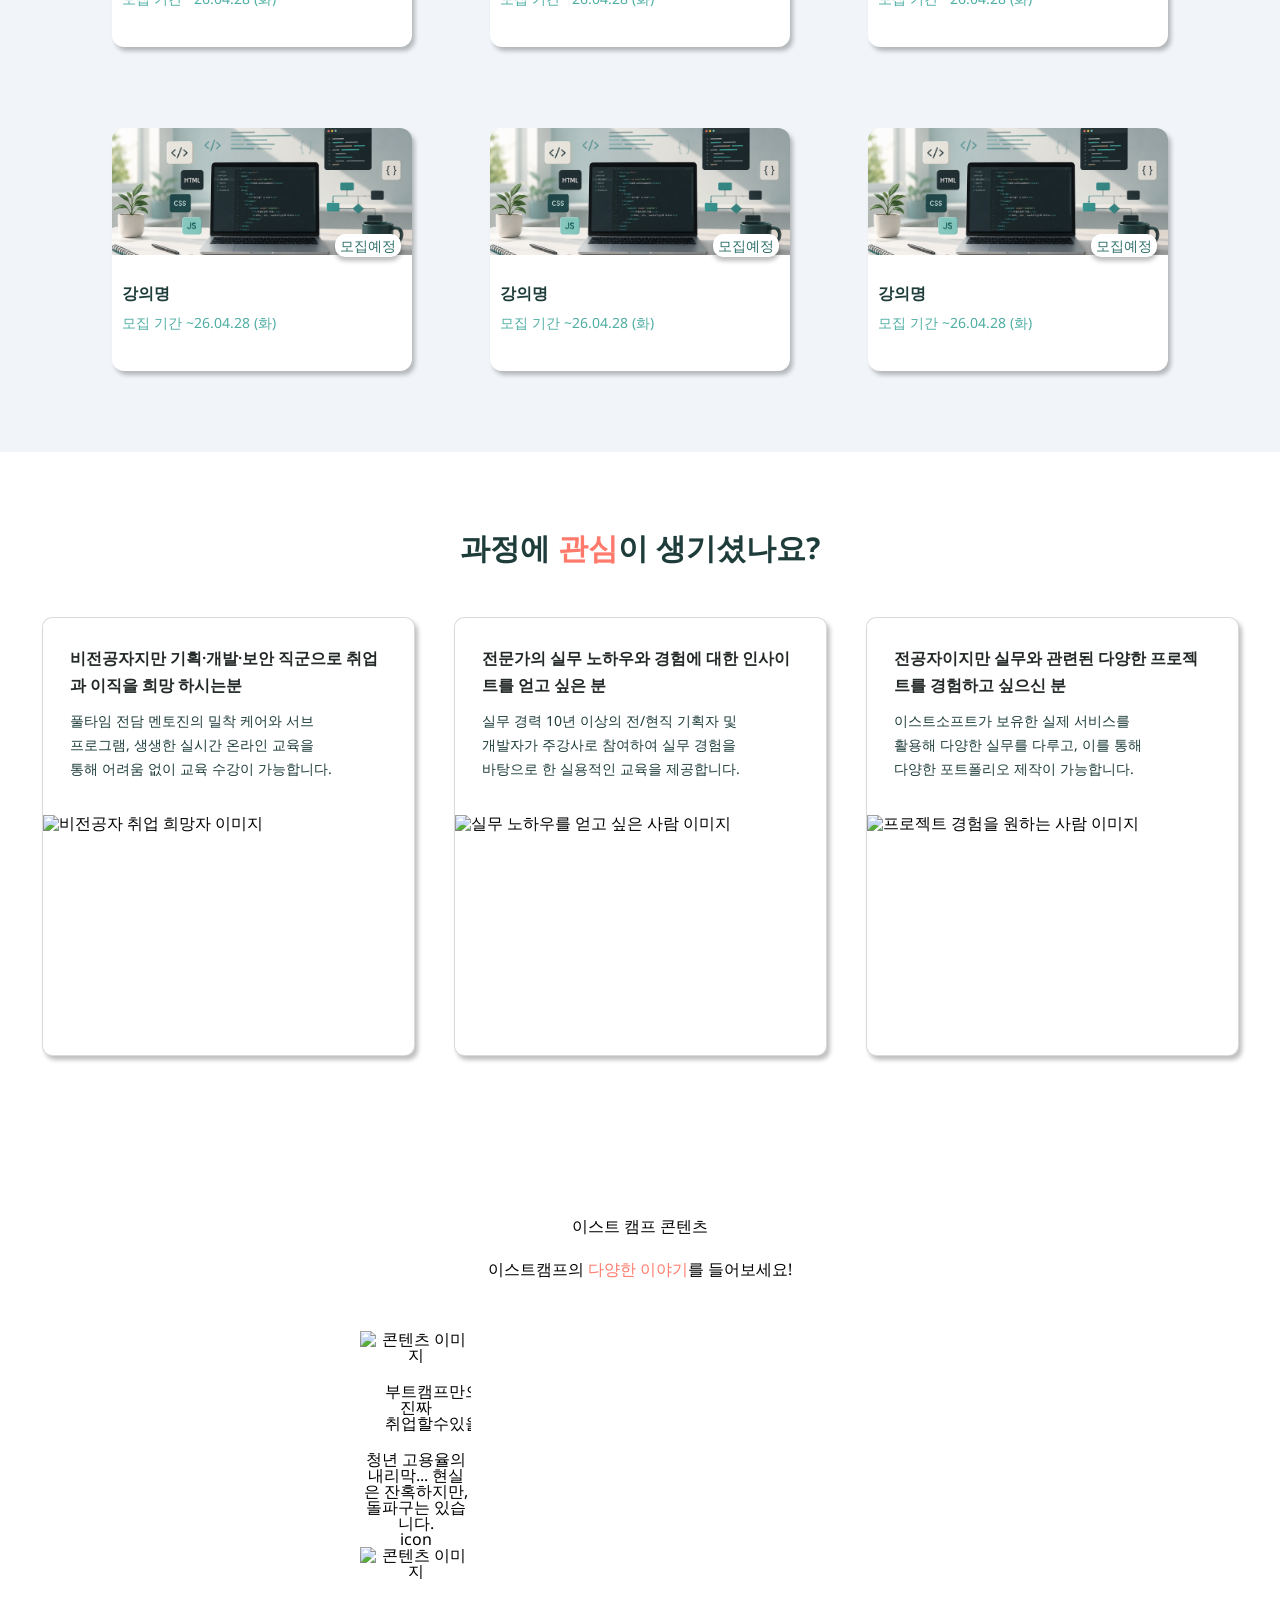
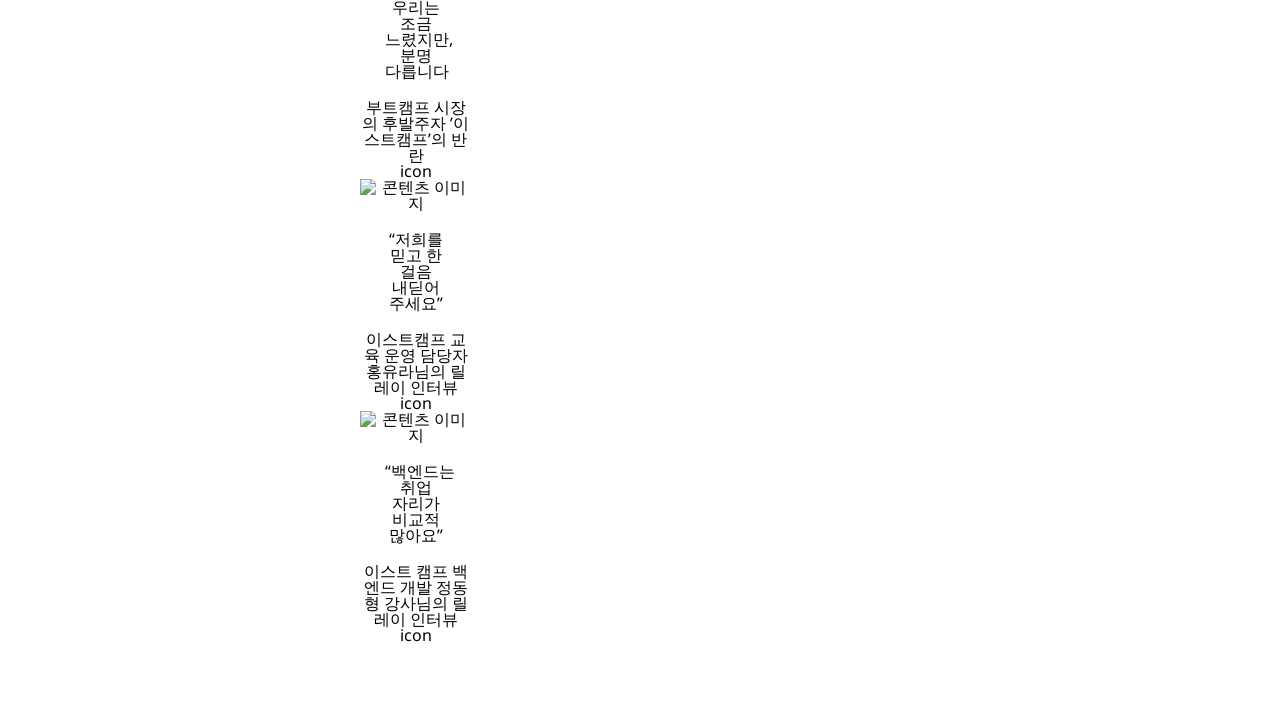
==== commit c3c5d68a: "Merge branch 'main' into feat-course" ====
--- a/index.html
+++ b/index.html
@@ -3,14 +3,38 @@
   <head>
     <meta charset="UTF-8" />
     <meta name="viewport" content="width=device-width, initial-scale=1.0" />
-    <link href="https://fonts.googleapis.com/icon?family=Material+Icons" rel="stylesheet" />
+    <link rel="preconnect" href="https://fonts.googleapis.com" />
+    <link rel="preconnect" href="https://fonts.gstatic.com" crossorigin />
+    <link
+      href="https://fonts.googleapis.com/css2?family=Noto+Sans:ital,wght@0,100..900;1,100..900&display=swap"
+      rel="stylesheet"
+    />
+    <link
+      href="https://fonts.googleapis.com/icon?family=Material+Icons"
+      rel="stylesheet"
+    />
     <link rel="stylesheet" href="css/common.css" />
     <link rel="stylesheet" href="css/index.css" />
     <title>Document</title>
   </head>
   <body>
     <!-- 유태구 -->
-    <header><h1>제목</h1></header>
+    <header class="d-flex justify-content-center">
+      <div class="container header-container d-flex justify-content-between">
+        <div class="logo-group d-flex align-items-center">
+          <a href="index.html"></a>
+          <h1>
+            <a href="index.html"><span class="ir">EST Camp</span></a>
+          </h1>
+        </div>
+        <nav>
+          <ul class="d-flex">
+            <li><a href="" class="nav-item">강좌보기</a></li>
+            <li><a href="" class="nav-item">지원하기</a></li>
+          </ul>
+        </nav>
+      </div>
+    </header>
     <!-- //유태구-->
 
     <!-- 조승아 -->
@@ -32,13 +56,58 @@
     <main>
       <!-- 유태구-->
       <section class="hero"></section>
-      <section class="employment-status"></section>
+      <section class="employment-status d-flex flex-column align-items-center">
+        <div class="d-flex flex-column align-items-center g-1">
+          <p class="heading-m">수료생 주요 취업 현황</p>
+          <p class="body-mp">
+            실무 역량을 입증한 수료생들은 IT업계 전반에서 활약하고 있습니다.
+          </p>
+        </div>
+        <div class="logo-carousel d-flex g-1">
+          <img src="image/carousel-tridge-logo.png" alt="tridge" />
+          <img src="image/carousel-navercloud-logo.png" alt="navercloud" />
+          <img src="image/carousel-weniv-logo.png" alt="weniv" />
+          <img src="image/carousel-inbody-logo.png" alt="weniv" />
+          <img src="image/carousel-hyundai-logo.png" alt="hyundai" />
+          <img src="image/carousel-est-logo.png" alt="est" />
+          <img src="image/carousel-thankscarbon-logo.png" alt="thankscarbon" />
+          <img src="image/carousel-evsis-logo.png" alt="evsis" />
+          <div class="mask-logo-carousel"></div>
+        </div>
+      </section>
       <!-- //유태구 -->
 
       <!-- 박소영 -->
-      <section class="top-slogan"></section>
+      <section class="top-slogan">
+        <h2 class="heading-s">기업이 원하는 인재가 되고 싶다면?</h2>
+        <h2 class="heading-xl"><span>이스트소프트</span>가 정답인 이유</h2>
+      </section>
       <section class="benefits"></section>
-      <section class="statistics"></section>
+      <section class="statistics d-flex justify-content-center">
+        <div class="container d-flex flex-column g-2">
+          <h2 class="heading-l">실무에 강한 교육, 결과로 증명합니다.</h2>
+          <div class="statistics-items-wrapper d-flex">
+            <div class="statistics-item">
+              <div>
+                <h6 class="heading-m">누적 수강생</h6>
+                <p class="heading-l">10,000+</p>
+              </div>
+            </div>
+            <div class="statistics-item">
+              <div>
+                <h6 class="heading-m">교육 만족도</h6>
+                <p class="heading-l">4.7점</p>
+              </div>
+            </div>
+            <div class="statistics-item">
+              <div>
+                <h6 class="heading-m">학습 완주율</h6>
+                <p class="heading-l">94.2%</p>
+              </div>
+            </div>
+          </div>
+        </div>
+      </section>
       <!-- //박소영 -->
 
       <!-- 박채원 -->
@@ -51,7 +120,7 @@
       <section class="courses">
         <div class="container">
           <div class="courses-inner">
-            <h2>ESTSoft 부트캠프</h2>
+            <h2 class="heading-m">ESTSoft 부트캠프</h2>
             <div class="course-list">
               <article class="course-card">
                 <a href="#">
@@ -196,7 +265,56 @@
       <!-- //조승아 -->
 
       <!-- 권유진 -->
-      <section class="est-content"></section>
+      <section class="est-content">
+        <div class="section-header">
+          <h2>이스트 캠프 콘텐츠</h2>
+          <p>이스트캠프의 <span>다양한 이야기</span>를 들어보세요!</p>
+        </div>
+
+        <div class="slider-container">
+          <button class="prev-btn" aria-label="이전"></button>
+          <div class="card-list">
+            <article class="est-item">
+              <div class="image">
+                <img src="content_2.png" alt="콘텐츠 이미지" />
+                <div class="card-body">
+                  <h3>부트캠프만으로 진짜 취업할수있을까?</h3>
+                  <p>
+                    청년 고용율의 내리막... 현실은 잔혹하지만, 돌파구는
+                    있습니다.
+                  </p>
+                  <a href="#" class="more-link">icon</a>
+                </div>
+              </div>
+              <div class="image">
+                <img src="content_1.png" alt="콘텐츠 이미지" />
+                <div class="card-body">
+                  <h3>우리는 조금 느렸지만, 분명 다릅니다</h3>
+                  <p>부트캠프 시장의 후발주자 ’이스트캠프’의 반란</p>
+                  <a href="#" class="more-link">icon</a>
+                </div>
+              </div>
+              <div class="image">
+                <img src="content_3.png" alt="콘텐츠 이미지" />
+                <div class="card-body">
+                  <h3>“저희를 믿고 한 걸음 내딛어 주세요”</h3>
+                  <p>이스트캠프 교육 운영 담당자 홍유라님의 릴레이 인터뷰</p>
+                  <a href="#" class="more-link">icon</a>
+                </div>
+              </div>
+              <div class="image">
+                <img src="content_4.png" alt="콘텐츠 이미지" />
+                <div class="card-body">
+                  <h3>“백엔드는 취업 자리가 비교적 많아요”</h3>
+                  <p>이스트 캠프 백엔드 개발 정동형 강사님의 릴레이 인터뷰</p>
+                  <a href="#" class="more-link">icon</a>
+                </div>
+              </div>
+            </article>
+          </div>
+          <button class="next-btn" aria-label="다음"></button>
+        </div>
+      </section>
       <section class="faq"></section>
       <section class="deadline"></section>
     </main>
--- a/css/common.css
+++ b/css/common.css
@@ -0,0 +1,197 @@
+@import url(normalize.css);
+@import url(reset.css);
+@import url(flex-utility.css);
+
+/* Variants */
+:root {
+  /* Base units */
+  --base-unit: 27px;
+  --base-unit-x2: 54px;
+  --base-unit-x3: 81px;
+
+  /* Color styles */
+  --deep--green: rgba(35, 41, 38, 1);
+  --dark--green: rgba(30, 61, 58, 1);
+  --green: rgba(47, 111, 106, 1);
+  --primary: rgba(78, 174, 163, 1);
+  --primary--light: rgba(117, 220, 205, 1);
+  --secondary: rgba(167, 220, 212, 1);
+  --secondary--light: rgba(215, 255, 248, 1);
+  --greenish--gray: rgba(88, 103, 97, 1);
+  --cool--gray: rgba(224, 228, 228, 1);
+  --ghost--gray: rgba(241, 245, 249, 1);
+  --snow--gray: rgba(248, 250, 252, 1);
+  --ice: rgba(244, 255, 253, 1);
+  --vanilla: rgba(255, 247, 237, 1);
+  --white: rgba(255, 255, 255, 1);
+  --point: rgba(255, 122, 107, 1);
+  --alyak-color: rgba(198, 255, 0, 1);
+
+  /* Text-size styles */
+  --heading--x-l: 64px;
+  --heading--l: 40px;
+  --heading--m: 30px;
+  --heading--s: 22px;
+  --heading--x-s: 16px;
+  --body--l: 28px;
+  --body--m-p: 20px;
+  --body--m: 16px;
+  --body--s: 14px;
+  --nav--item: 24px;
+  --link: 16px;
+  --button---primary: 14px;
+  --button---secondary: 14px;
+
+  /* Effect styles */
+  --standard--shadow: 3px 4px 4px rgba(0, 0, 0, 0.25);
+  --content-blur: 6px 6px 15px rgba(0, 0, 0, 0.3);
+  --highlight--register: 0px 0px 20px rgba(78, 174, 163, 1);
+  --highlight--right: 3px 4px 20px rgba(78, 174, 163, 1);
+  --highlight--blur--s: 0px 0px 15px rgba(167, 220, 212, 1);
+  --highlight--blur--l: 0px 0px 30px rgba(167, 220, 212, 1);
+}
+
+/* Layout */
+.container {
+  width: 1272px;
+}
+.ir {
+  position: absolute;
+  inset: 100%;
+  width: 1px;
+  height: 1px;
+  text-indent: 65535px;
+  overflow: hidden;
+}
+main {
+  padding-top: 81px;
+}
+/* //Layout */
+
+/* Typography */
+body {
+  font-family: "Noto Sans", sans-serif;
+}
+.heading-xl {
+  font-size: var(--heading--x-l);
+  line-height: var(--base-unit-x3);
+  font-weight: bold;
+  letter-spacing: 2%;
+}
+.heading-l {
+  font-size: var(--heading--l);
+  line-height: var(--base-unit-x2);
+  font-weight: bold;
+  letter-spacing: 2%;
+}
+.heading-m {
+  font-size: var(--heading--m);
+  line-height: var(--base-unit-x2);
+  font-weight: bold;
+}
+.heading-s {
+  font-size: var(--heading--s);
+  line-height: var(--base-unit);
+  font-weight: bold;
+}
+.heading-xs {
+  font-size: var(--heading--x-s);
+  line-height: var(--base-unit);
+  font-weight: 600;
+}
+.body-l {
+  font-size: var(--body--l);
+}
+.body-mp {
+  font-size: var(--nav--item);
+  line-height: var(--base-unit);
+}
+.body-m {
+  font-size: var(--nav--item);
+  line-height: var(--base-unit);
+}
+.body-s {
+  font-size: var(--nav--item);
+  line-height: var(--base-unit);
+}
+.nav-item {
+  font-size: var(--nav--item);
+  line-height: var(--base-unit-x2);
+  font-weight: bold;
+}
+/* //Typography */
+
+/* Linked Buttons */
+.header-container nav a {
+  display: inline-block;
+  padding: 0px 12px;
+
+  background: var(--deep--green);
+  border-radius: 10px;
+  color: var(--ghost--gray);
+  box-shadow: none;
+
+  transition: 300ms ease-out;
+}
+.header-container nav a:hover {
+  color: var(--primary);
+  box-shadow: var(--highlight--register);
+}
+/* //Linked Buttons */
+
+/* header-container */
+.header-container .logo-group {
+  gap: 12px;
+}
+.header-container .logo-group > a {
+  width: 51px;
+  height: 54px;
+  background: url("/image/mascot-transparent.png") no-repeat 0 0 / cover;
+}
+.header-container .logo-group h1 a {
+  display: block;
+  width: 205px;
+  height: 27px;
+  background: url("/image/est-logo-header.png") no-repeat 0 0 / cover;
+}
+.header-container nav ul {
+  gap: 24px;
+}
+/* //header-container */
+
+/* pagination */
+.pagination {
+  padding: 8.5px;
+  gap: 15px;
+}
+.pagination button {
+  width: 40px;
+  height: 10px;
+  border-radius: 5px;
+  background-color: var(--secondary);
+}
+.pagination button.active {
+  background-color: var(--green);
+}
+/* //pagination */
+
+/* Statistics Item */
+.statistics-item {
+  display: inline-block;
+  width: 408px;
+  padding: var(--base-unit) 0;
+  background: var(--ghost--gray);
+  border-radius: 10px;
+  box-shadow: var(--standard--shadow);
+  text-align: center;
+  box-sizing: border-box;
+}
+.statistics-item h6 {
+  font-size: var(--heading--m);
+  color: var(--dark--green);
+}
+.statistics-item p {
+  font-size: var(--heading--l);
+  color: var(--primary);
+}
+/* //Statistics Item */
--- a/css/index.css
+++ b/css/index.css
@@ -1,3 +1,82 @@
+/* 유태구 */
+
+/* Header */
+header {
+  width: 100%;
+  padding: 13.5px 0;
+  background: var(--deep--green);
+  position: fixed;
+  z-index: 65535;
+}
+/* //Header */
+
+/* Hero Section */
+
+/* // Hero Section */
+
+/* Graduates Employment Status */
+.employment-status {
+  padding: var(--base-unit-x2);
+}
+.employment-status .heading-m {
+  color: var(--dark--green);
+}
+.employment-status .body-mp {
+  color: var(--deep--green);
+}
+
+.logo-carousel {
+  width: 100%;
+  padding: var(--base-unit-x2) 0;
+  position: relative;
+  overflow: hidden;
+}
+.mask-logo-carousel {
+  top: 0;
+  right: 0;
+  bottom: 0;
+  left: 0;
+  background: linear-gradient(to right, #ffffffff 5%, #ffffff00 30%, #ffffff00 70%, #ffffffff 95%);
+  position: absolute;
+}
+/* //Graduates Employment Status */
+
+/* //유태구 */
+
+/* 박소영 */
+/* Top Slogan */
+.top-slogan {
+  width: 100%;
+  padding: 135px 0 108px;
+  background: url(../image/top-slogan.jpg) no-repeat 0 0 / 100% 100%;
+  color: var(--white);
+  text-align: center;
+}
+.top-slogan h2 {
+  display: block;
+}
+.top-slogan h2 span {
+  color: var(--alyak-color);
+}
+/* //Top Slogan */
+
+/* Benefits */
+/* //Benefits */
+
+/* Statistics */
+.statistics .container {
+  padding: var(--base-unit-x3) 0;
+}
+.statistics-items-wrapper {
+  justify-content: space-between;
+}
+.statistics h2 {
+  text-align: center;
+  color: var(--dark-green);
+}
+/* //Statistics */
+/* 박소영 */
+
 /* COURSES 조승아 */
 .container {
   width: 100%;
@@ -105,7 +184,7 @@
 
 .courses h2 {
   color: var(--deep--green);
-  font-size: var(--heading--m);
+  font-size: var(--heading-m);
   margin: 0 0 27px;
   font-weight: 700;
 }
@@ -380,3 +459,42 @@
   }
 }
 /* //조승아 */
+
+.est-content {
+  padding: 81px 324px;
+  text-align: center;
+  max-width: 1920px;
+  margin: 0 auto;
+  position: relative;
+}
+.section-header {
+  gap: 27px;
+}
+
+.section-header h2 {
+  margin-bottom: 27px;
+  font-size: var(--heading--m 30px);
+}
+.section-header p {
+  font-size: var(--body--m 20px);
+}
+.section-header p span {
+  color: rgba(255, 122, 107, 1);
+}
+
+.slider-container {
+  display: flex;
+  align-items: center;
+  margin-top: 54px;
+  gap: 24px;
+}
+.est-item {
+  flex: 1;
+  background: white;
+  overflow: hidden;
+  width: calc(25%);
+}
+.card-body h3 {
+  padding: 20px 25px;
+  word-break: keep-all;
+}
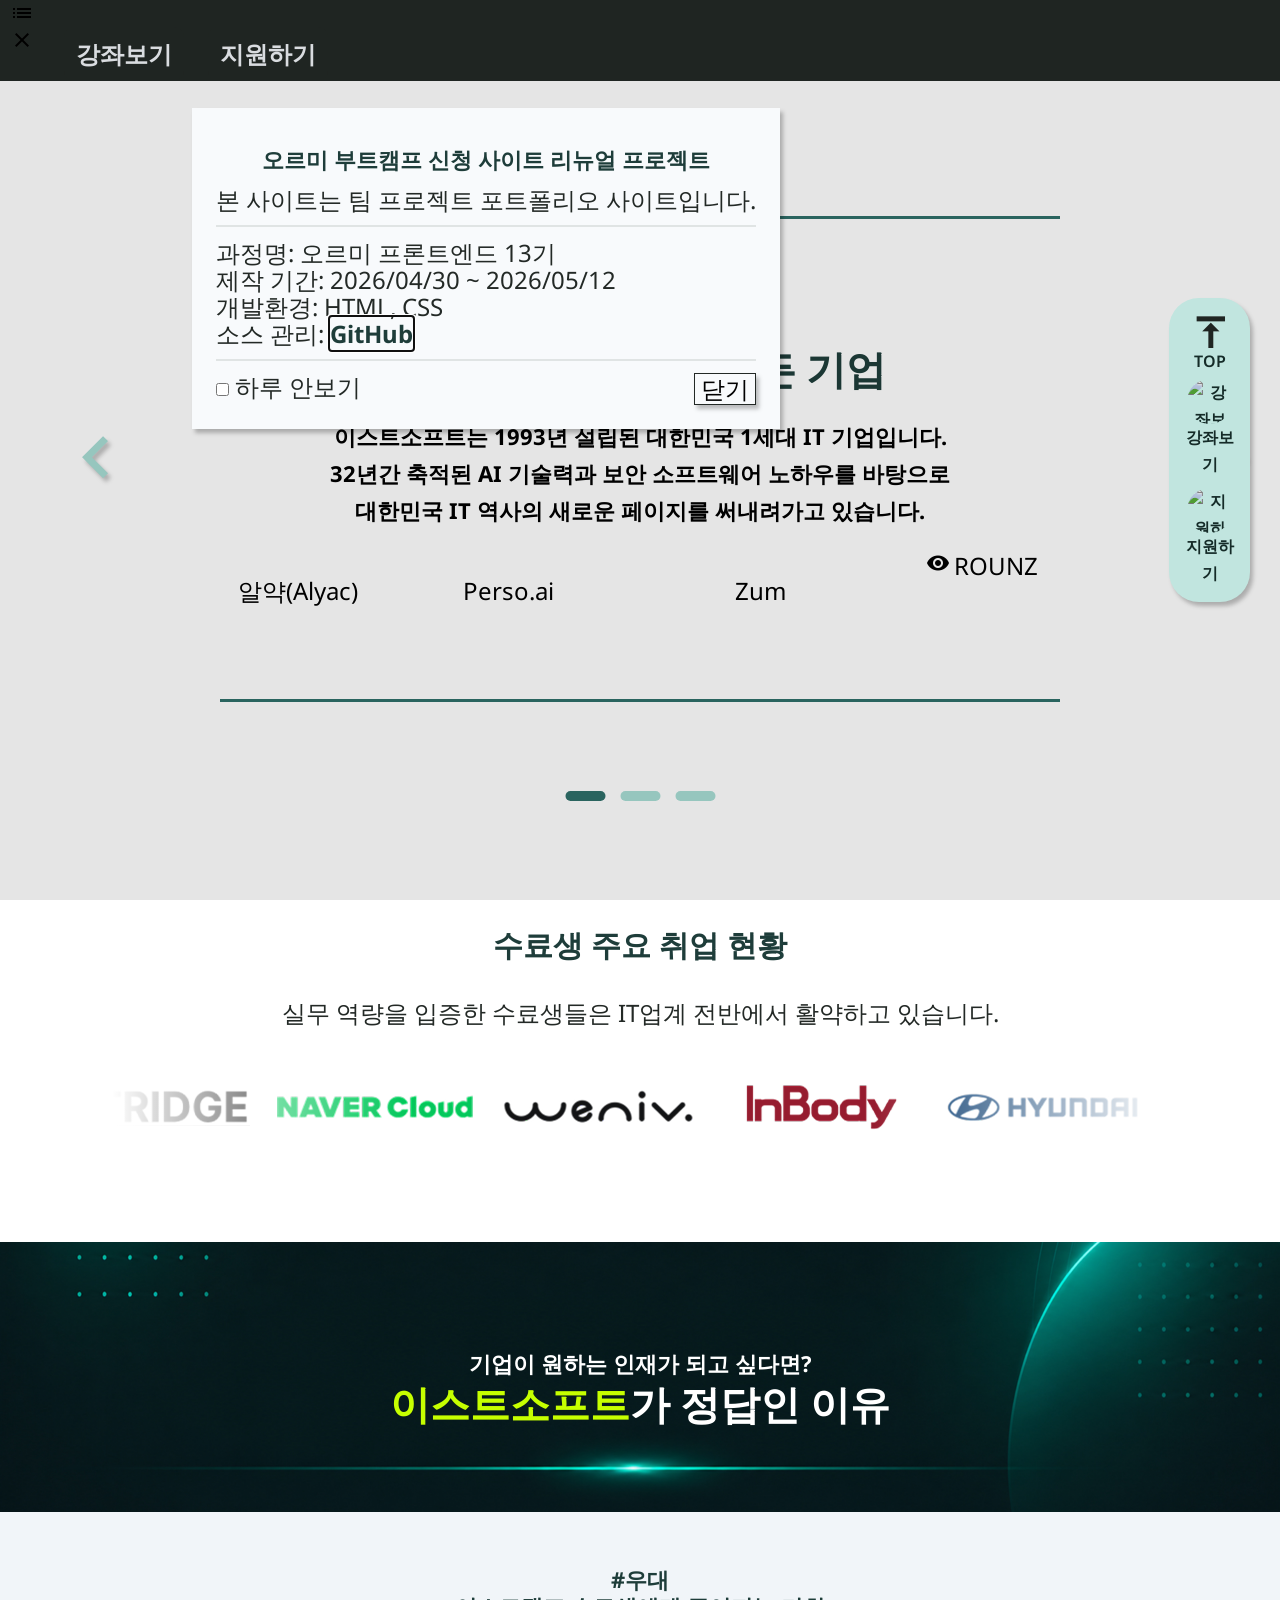
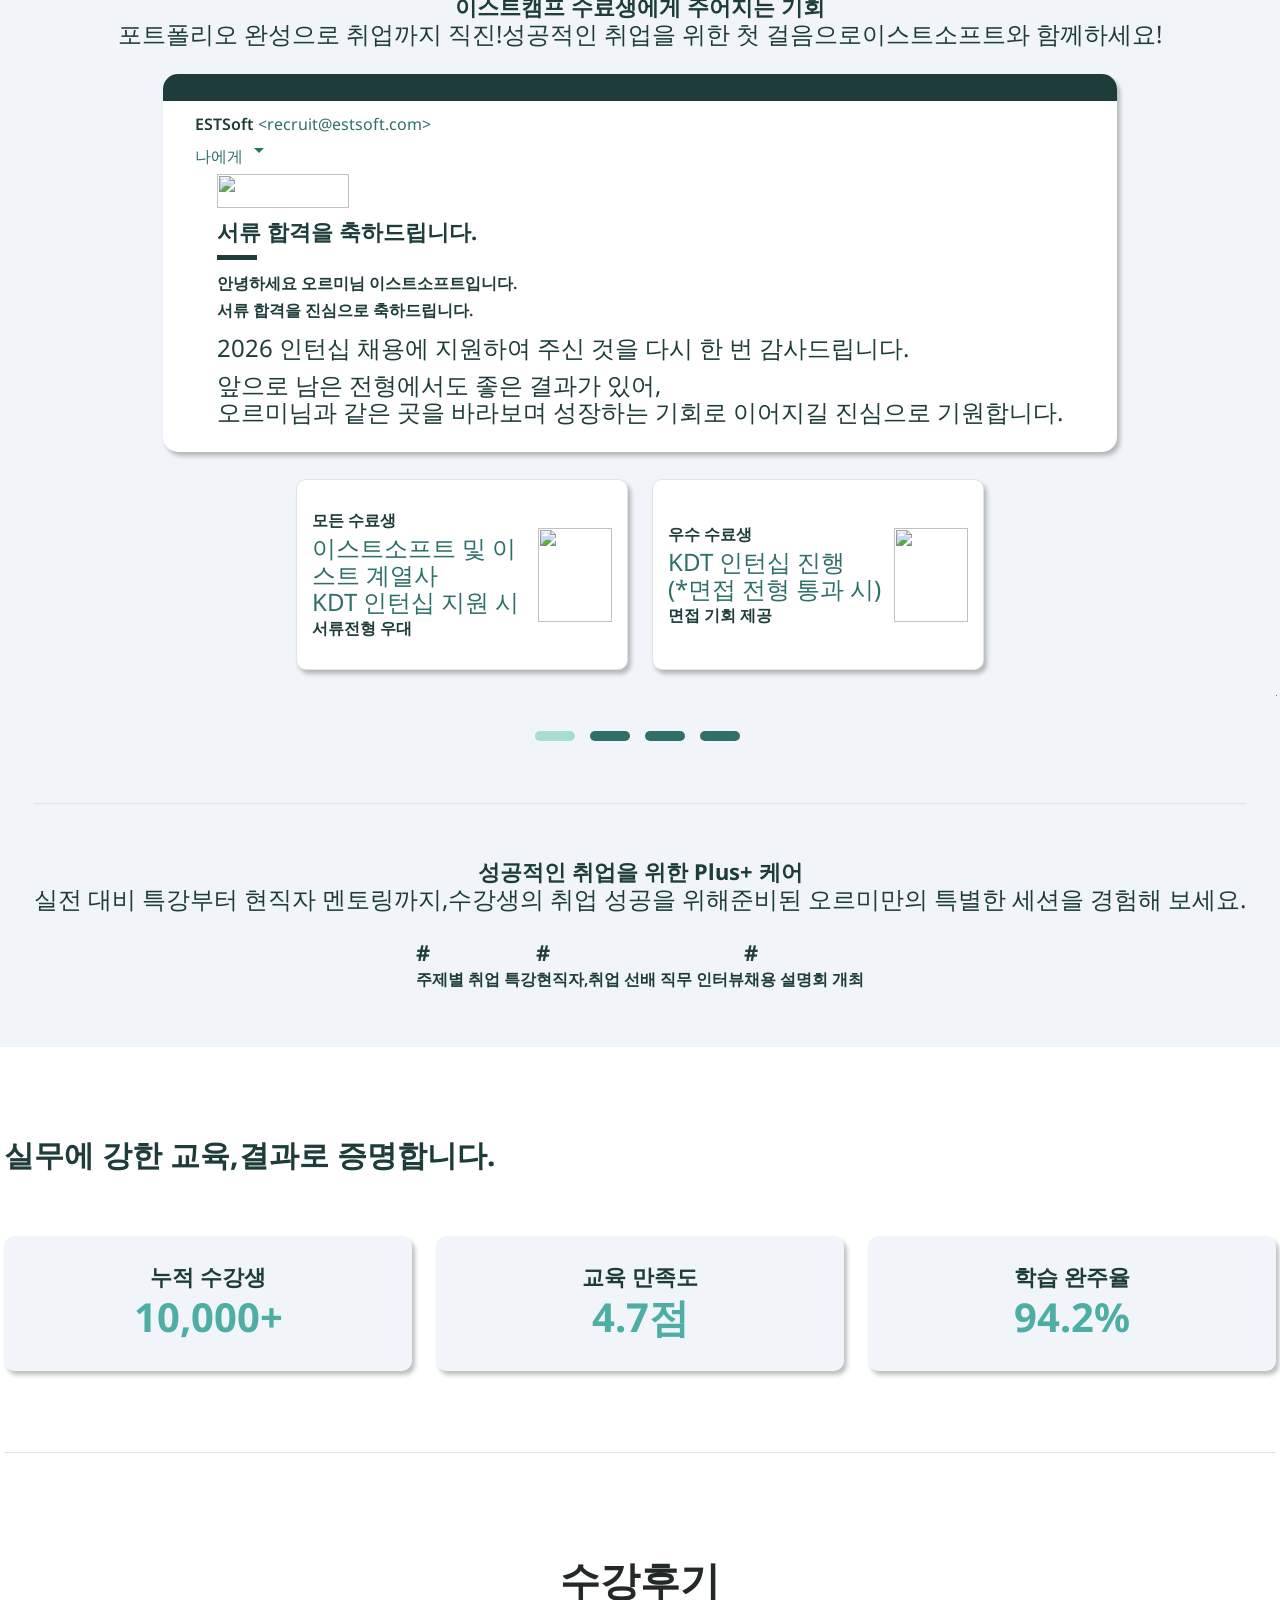
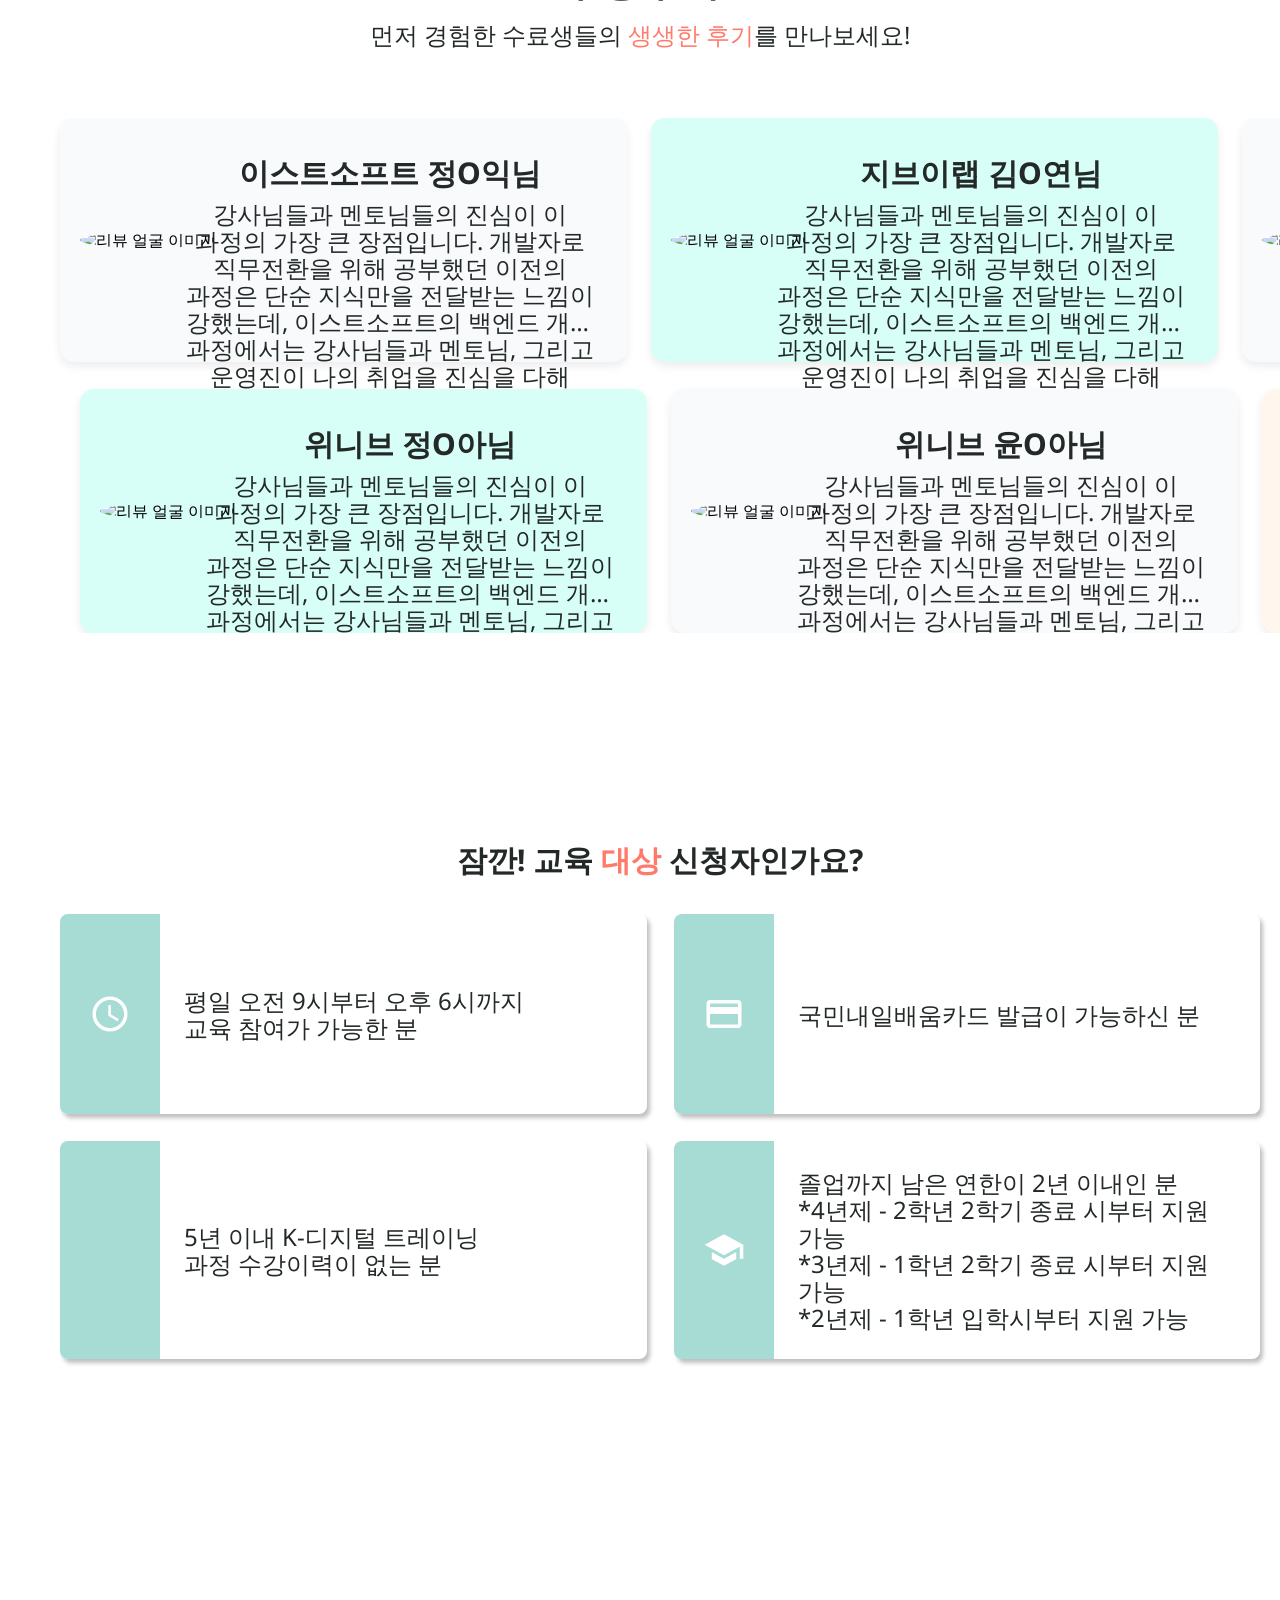
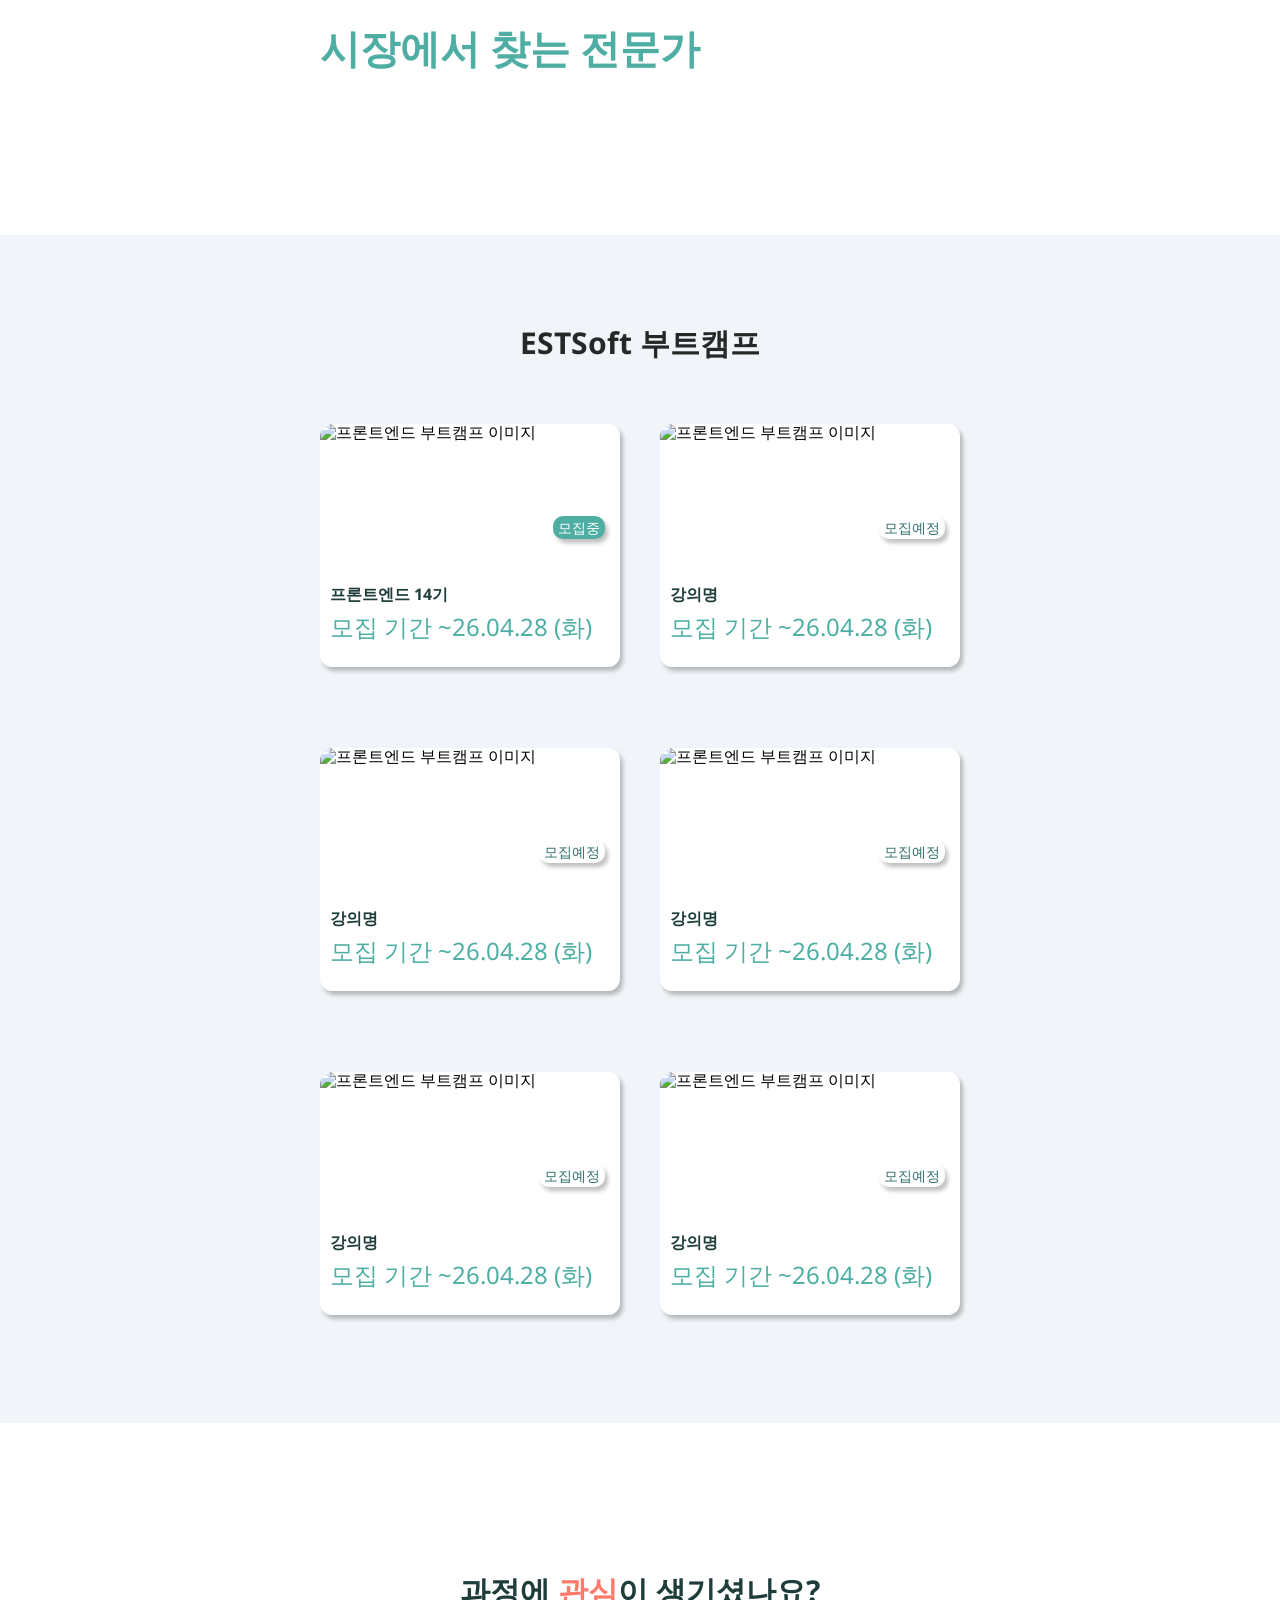
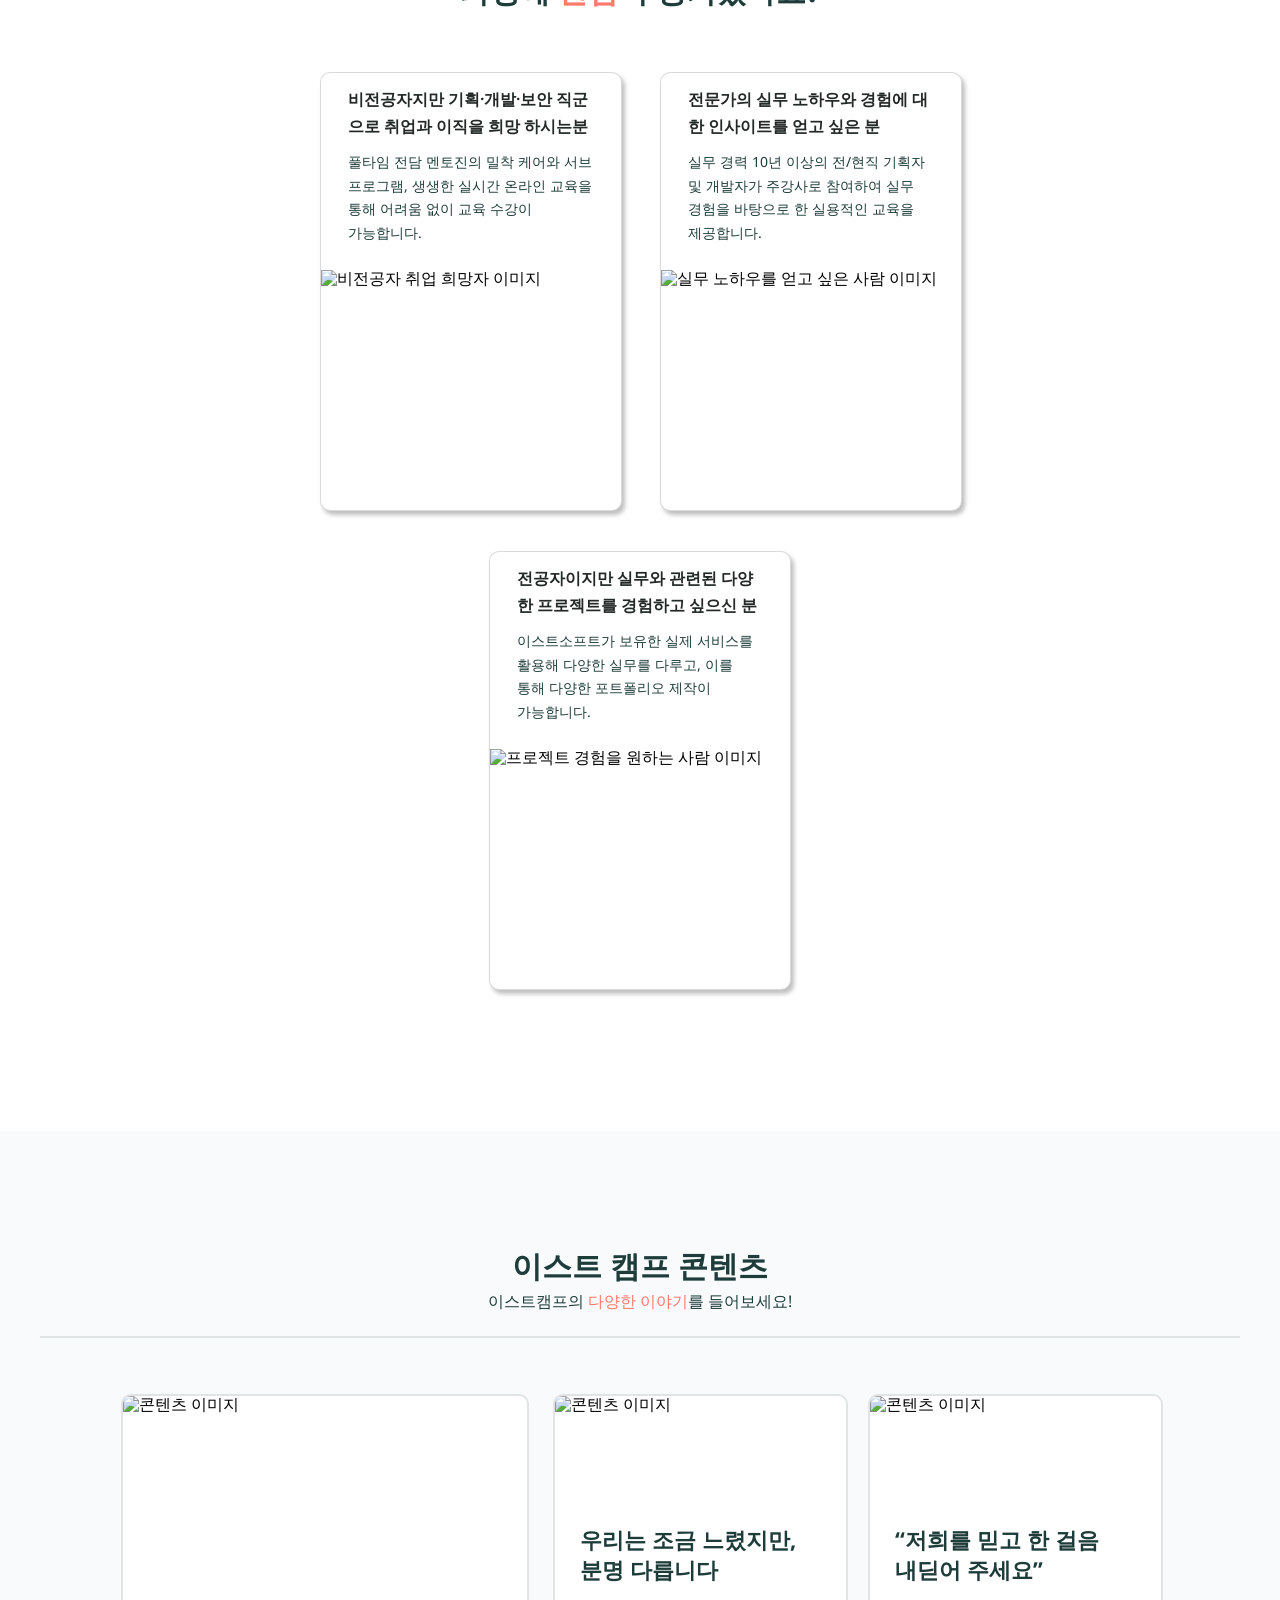
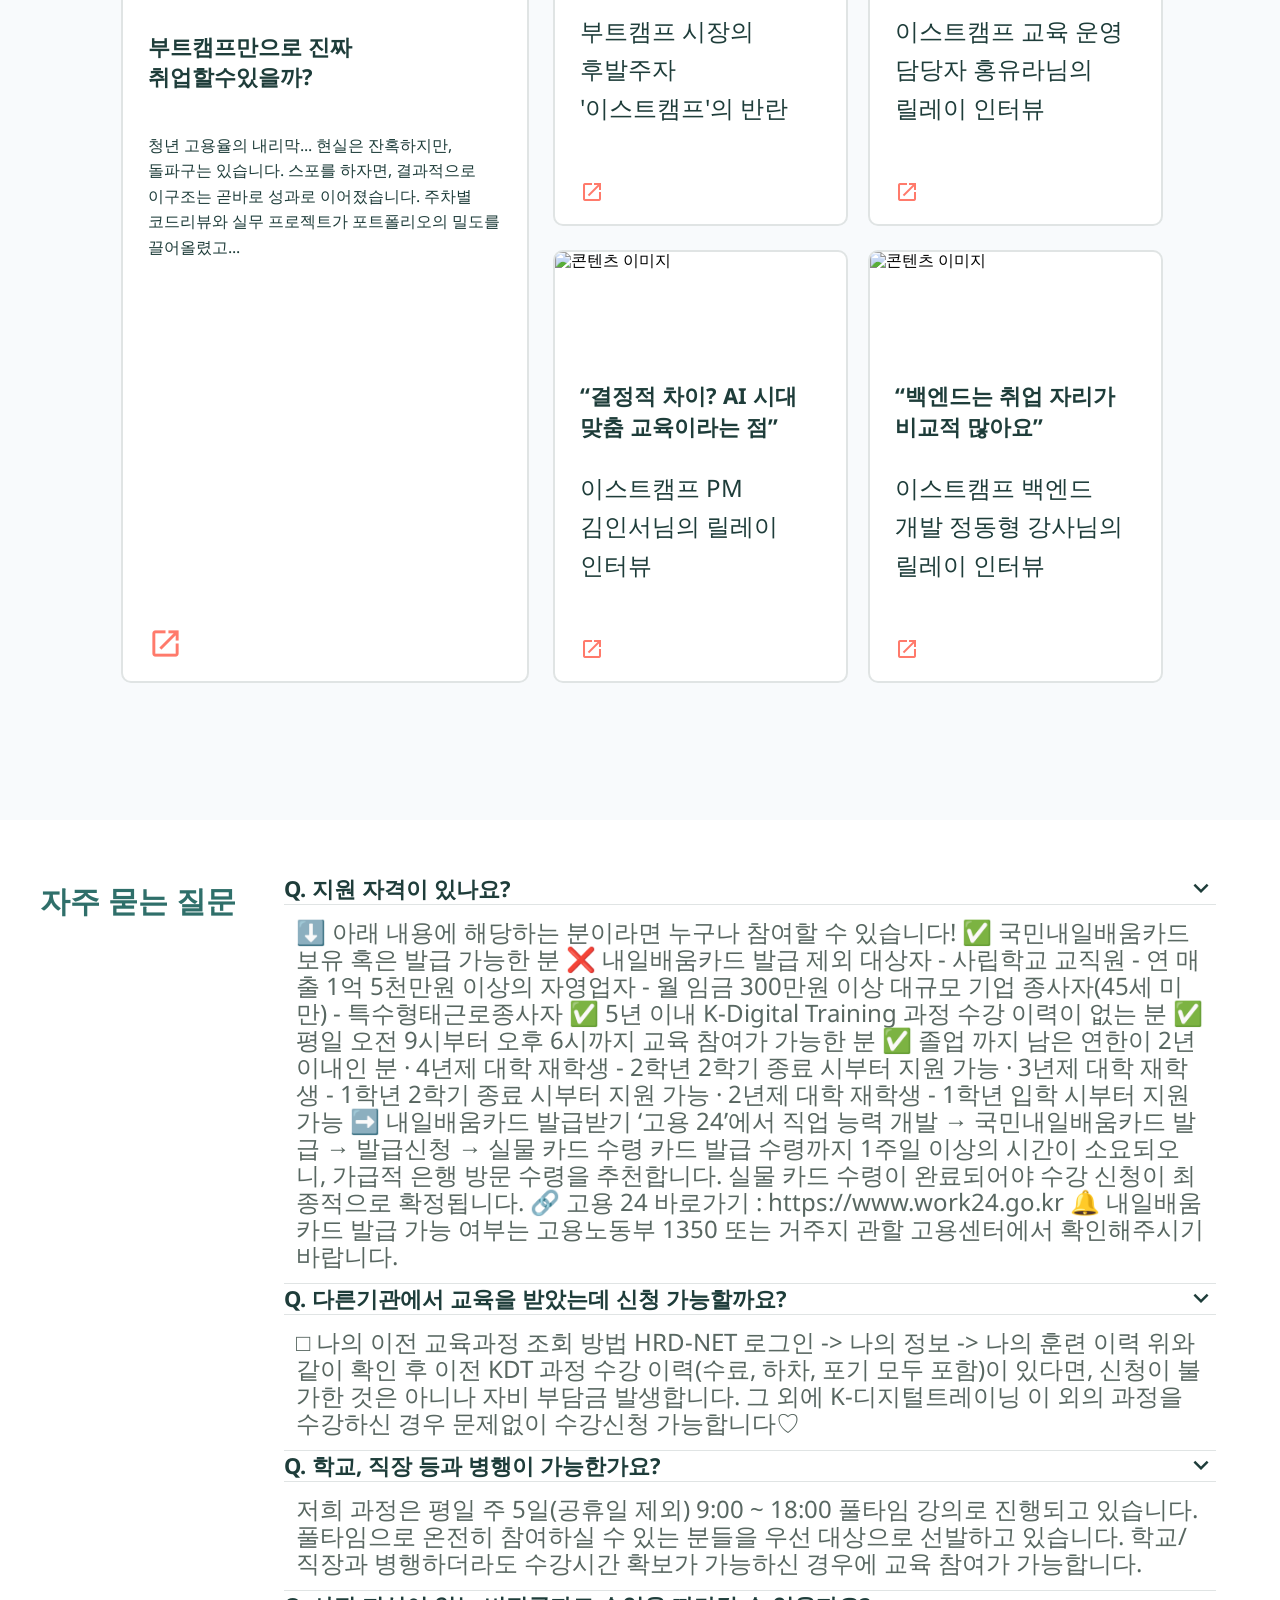
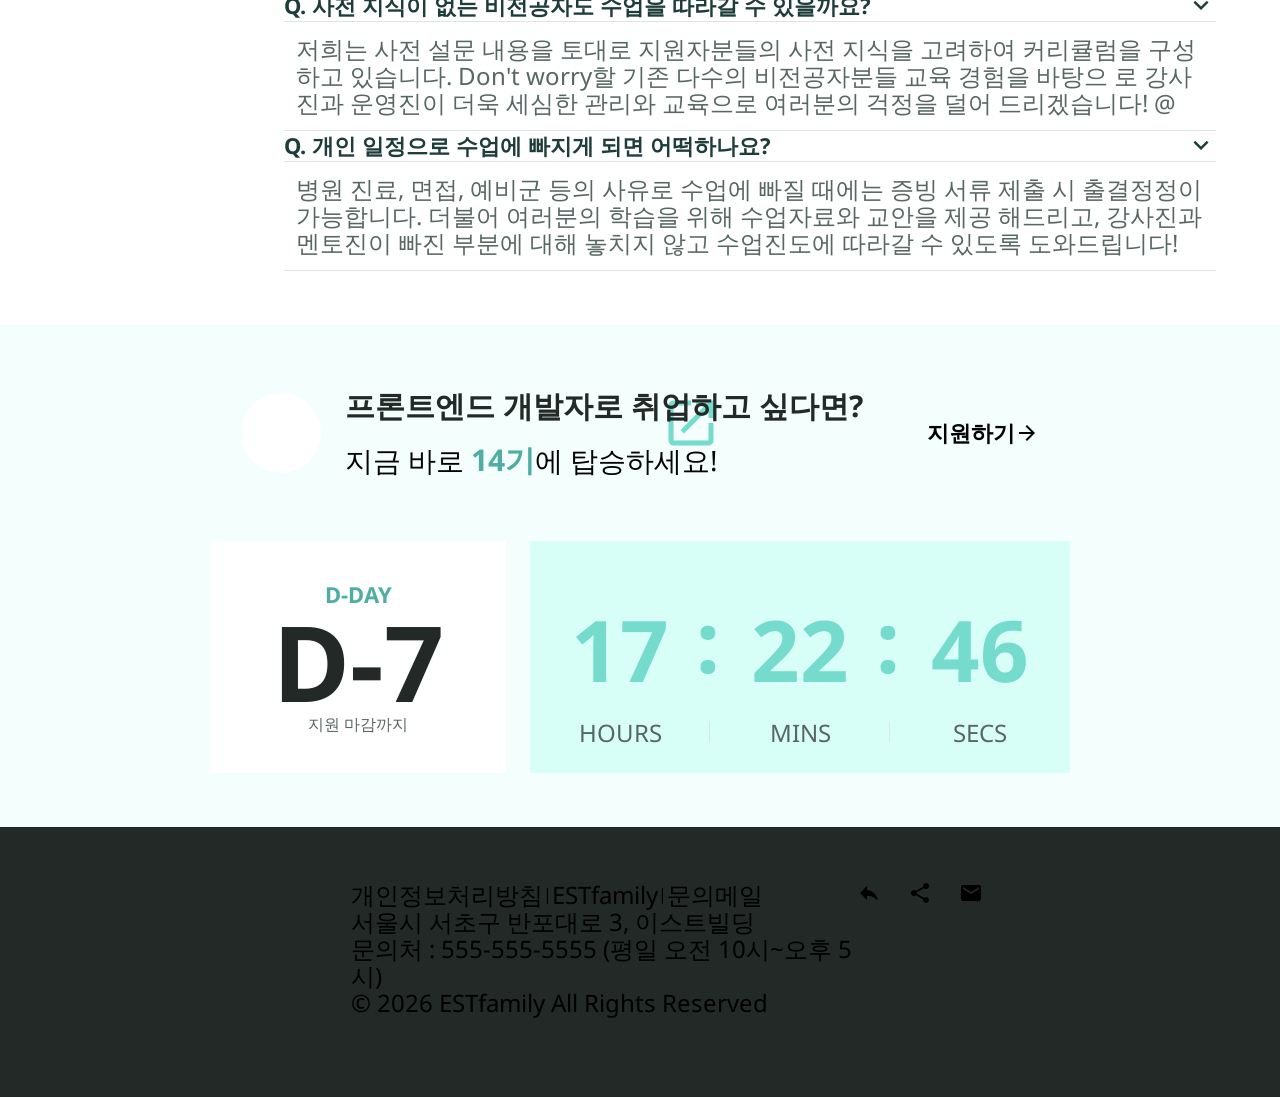
==== commit b1bd6fa0: "feat: Popup modal" ====
--- a/index.html
+++ b/index.html
@@ -1,34 +1,37 @@
 <!doctype html>
-<html lang="en">
+<html lang="ko">
   <head>
     <meta charset="UTF-8" />
     <meta name="viewport" content="width=device-width, initial-scale=1.0" />
+    <meta name="keywords" content="estsoft, 이스트소프트, 이스트소프트 부트캠프, 부트캠프" />
+    <meta
+      name="description"
+      content="성장의 기준이 되는 곳, 이스트소프트 오르미 프론트엔드 부트캠프. 단순한 코딩을 넘어 기업이 원하는 진짜 개발자로 성장하는 커뮤니티입니다."
+    />
+    <meta property="og:image" content="https://rozer4heros.github.io/est_fe_13_1st_project/image/og-img.png" />
     <link rel="preconnect" href="https://fonts.googleapis.com" />
     <link rel="preconnect" href="https://fonts.gstatic.com" crossorigin />
     <link
       href="https://fonts.googleapis.com/css2?family=Noto+Sans:ital,wght@0,100..900;1,100..900&display=swap"
       rel="stylesheet"
     />
-    <link
-      href="https://fonts.googleapis.com/icon?family=Material+Icons"
-      rel="stylesheet"
-    />
+    <link href="https://fonts.googleapis.com/icon?family=Material+Icons" rel="stylesheet" />
     <link rel="stylesheet" href="css/common.css" />
     <link rel="stylesheet" href="css/index.css" />
-    <title>Document</title>
+    <script src="js/popup.js" defer></script>
+    <title>이스트소프트 | 부트캠프 모집 홈페이지</title>
   </head>
   <body>
     <!-- 유태구 -->
     <header class="d-flex justify-content-center">
-      <div class="container header-container d-flex justify-content-between">
-        <div class="logo-group d-flex align-items-center">
-          <a href="index.html"></a>
-          <h1>
-            <a href="index.html"><span class="ir">EST Camp</span></a>
-          </h1>
-        </div>
+      <div class="header-container container">
+        <h1>
+          <a href="index.html"><span class="ir">EST Camp</span></a>
+        </h1>
         <nav>
+          <button type="button" class="material-icons">list</button>
           <ul class="d-flex">
+            <li><button type="button" class="material-icons">close</button></li>
             <li><a href="" class="nav-item">강좌보기</a></li>
             <li><a href="" class="nav-item">지원하기</a></li>
           </ul>
@@ -38,287 +41,1105 @@
     <!-- //유태구-->
 
     <!-- 조승아 -->
-    <aside class="side-bar">
-      <nav>
-        <a href="#top" class="side-item top-btn"> <span class="material-icons"> vertical_align_top </span>TOP</a>
-        <a href="#lecture" class="side-item">
-          <img src="image/frontend.png" alt="강의보기" />
-          <span>강의보기</span>
+    <aside class="side-bar d-flex align-items-center text-center flex-column">
+      <nav class="d-flex flex-column align-items-center">
+        <a href="#top" class="side-item top-btn d-flex align-items-center text-center flex-column">
+          <span class="material-icons heading-l d-flex justify-content-center align-items-center"
+            >vertical_align_top</span
+          >TOP
         </a>
 
-        <a href="#apply" class="side-item">
-          <img src="image/study_egg.png" alt="지원하기" />
-          <span>지원하기</span>
+        <a href="#lecture" class="side-item heading-xs d-flex align-items-center text-center flex-column">
+          <img src="image/frontend.png" alt="강좌보기" />
+          <span class="heading-xs">강좌보기</span>
+        </a>
+
+        <a href="#apply" class="side-item heading-xs d-flex align-items-center text-center flex-column">
+          <img src="image/study-egg.png" alt="지원하기" />
+          <span class="heading-xs">지원하기</span>
         </a>
       </nav>
     </aside>
     <!-- //조승아 -->
     <main>
       <!-- 유태구-->
-      <section class="hero"></section>
+      <section class="hero">
+        <div class="hero-slider-controller container d-flex justify-content-between align-items-center">
+          <button class="material-icons">keyboard_arrow_left</button>
+          <button class="material-icons">keyboard_arrow_right</button>
+        </div>
+        <ul class="hero-slider d-flex">
+          <li class="d-flex justify-content-center align-items-center">
+            <div
+              class="hero-company-container d-flex flex-column justify-content-center align-items-center text-center g-1"
+            >
+              <h2 class="heading-l">국민 백신<em class="r-line-break">'알약'</em>을 만든 기업</h2>
+              <div class="d-flex flex-column">
+                <p class="heading-s">
+                  이스트소프트는 1993년 설립된
+                  <span class="r-line-break">대한민국 1세대 IT 기업입니다.</span>
+                </p>
+                <p class="heading-s">
+                  32년간 축적된 AI 기술력과
+                  <span class="r-line-break">보안 소프트웨어 노하우를 바탕으로</span>
+                </p>
+                <p class="heading-s">
+                  대한민국 IT 역사의
+                  <span class="r-line-break">새로운 페이지를 써내려가고 있습니다.</span>
+                </p>
+              </div>
+              <ul class="introduction-card-list">
+                <li class="introduction-card">
+                  <span class="material-icons">shield</span>
+                  <span class="body-mp">알약(Alyac)</span>
+                </li>
+                <li class="introduction-card">
+                  <span class="material-icons">smart_toy</span>
+                  <span class="body-mp">Perso.ai</span>
+                </li>
+                <li class="introduction-card">
+                  <span class="material-icons">co_present</span>
+                  <span class="body-mp">Zum</span>
+                </li>
+                <li class="introduction-card">
+                  <span class="material-icons">visibility</span>
+                  <span class="body-mp">ROUNZ</span>
+                </li>
+              </ul>
+            </div>
+          </li>
+          <li class="d-flex justify-content-center align-items-center">
+            <div class="hero-vision-container d-flex flex-column align-items-center g-2">
+              <div class="d-flex flex-column text-center g-1">
+                <h2 class="heading-l">교육은 균등하게,<br />성장은 <span>압도적으로.</span></h2>
+                <h3 class="heading-s">mission &amp; vision</h3>
+                <p class="heading-s">
+                  누구나 자신의 한계를 뛰어넘어
+                  <span class="r-line-break">AI 전문가로 성장할 수 있도록,</span><br />
+                  이스트소프트가 축적해온 32년의
+                  <span class="r-line-break">IT 리더십을 아낌없이 공유합니다.</span>
+                </p>
+              </div>
+              <a href="" class="cta-btn cta-btn-l">
+                지원하기
+                <span class="material-icons">done_outline</span>
+              </a>
+            </div>
+          </li>
+          <li class="d-flex justify-content-center align-items-center">
+            <div class="hero-estcamp-container container d-flex flex-column g-1">
+              <h2 class="heading-s">이스트소프트 부트캠프</h2>
+              <h3 class="heading-xl">실무 기술로 연결되는<span>커리어의 시작</span></h3>
+              <p class="body-m">검증된 커리큘럼과 프로젝트 기반 학습으로<br />개발자로서의 첫걸음을 함께합니다.</p>
+              <a href="" class="cta-btn cta-btn-white">
+                지원하기
+                <span class="material-icons">arrow_forward</span>
+              </a>
+            </div>
+          </li>
+        </ul>
+        <ul class="pagination d-flex">
+          <li>
+            <button type="button" class="active"><span class="ir">pager1</span></button>
+          </li>
+          <li>
+            <button type="button"><span class="ir">pager2</span></button>
+          </li>
+          <li>
+            <button type="button"><span class="ir">pager3</span></button>
+          </li>
+        </ul>
+      </section>
       <section class="employment-status d-flex flex-column align-items-center">
-        <div class="d-flex flex-column align-items-center g-1">
-          <p class="heading-m">수료생 주요 취업 현황</p>
+        <div class="d-flex flex-column align-items-center g-1 text-center">
+          <h2 class="heading-m">수료생 주요 취업 현황</h2>
           <p class="body-mp">
-            실무 역량을 입증한 수료생들은 IT업계 전반에서 활약하고 있습니다.
+            실무 역량을 입증한 수료생들은
+            <span class="r-line-break">IT업계 전반에서 활약하고 있습니다.</span>
           </p>
         </div>
-        <div class="logo-carousel d-flex g-1">
-          <img src="image/carousel-tridge-logo.png" alt="tridge" />
-          <img src="image/carousel-navercloud-logo.png" alt="navercloud" />
-          <img src="image/carousel-weniv-logo.png" alt="weniv" />
-          <img src="image/carousel-inbody-logo.png" alt="weniv" />
-          <img src="image/carousel-hyundai-logo.png" alt="hyundai" />
-          <img src="image/carousel-est-logo.png" alt="est" />
-          <img src="image/carousel-thankscarbon-logo.png" alt="thankscarbon" />
-          <img src="image/carousel-evsis-logo.png" alt="evsis" />
+        <div class="logo-carousel-container">
+          <div class="logo-carousel d-flex g-1">
+            <img src="image/carousel-tridge-logo.png" alt="tridge" />
+            <img src="image/carousel-navercloud-logo.png" alt="navercloud" />
+            <img src="image/carousel-weniv-logo.png" alt="weniv" />
+            <img src="image/carousel-inbody-logo.png" alt="weniv" />
+            <img src="image/carousel-hyundai-logo.png" alt="hyundai" />
+            <img src="image/carousel-est-logo.png" alt="est" />
+            <img src="image/carousel-thankscarbon-logo.png" alt="thankscarbon" />
+            <img src="image/carousel-evsis-logo.png" alt="evsis" />
+            <img src="image/carousel-tridge-logo.png" alt="tridge" />
+            <img src="image/carousel-navercloud-logo.png" alt="navercloud" />
+            <img src="image/carousel-weniv-logo.png" alt="weniv" />
+            <img src="image/carousel-inbody-logo.png" alt="weniv" />
+            <img src="image/carousel-hyundai-logo.png" alt="hyundai" />
+            <img src="image/carousel-est-logo.png" alt="est" />
+            <img src="image/carousel-thankscarbon-logo.png" alt="thankscarbon" />
+            <img src="image/carousel-evsis-logo.png" alt="evsis" />
+          </div>
           <div class="mask-logo-carousel"></div>
         </div>
       </section>
       <!-- //유태구 -->
 
       <!-- 박소영 -->
-      <section class="top-slogan">
+      <!-- Top Slogan -->
+      <section class="top-slogan text-center">
         <h2 class="heading-s">기업이 원하는 인재가 되고 싶다면?</h2>
-        <h2 class="heading-xl"><span>이스트소프트</span>가 정답인 이유</h2>
-      </section>
-      <section class="benefits"></section>
+        <h2 class="heading-l">
+          <span class="highlight">이스트소프트</span><span class="r-hidden">가 정답인 이유</span>
+        </h2>
+      </section>
+      <!-- //Top Slogan -->
+
+      <!-- Benefits -->
+      <section class="benefit-section d-flex flex-column align-items-center g-2">
+        <div class="container d-flex flex-column justify-content-center">
+          <input type="radio" name="slide" id="slide1" class="ir" checked />
+          <input type="radio" name="slide" id="slide2" class="ir" />
+          <input type="radio" name="slide" id="slide3" class="ir" />
+          <input type="radio" name="slide" id="slide4" class="ir" />
+          <div class="slider">
+            <ul class="d-flex">
+              <!-- Benefit1 -->
+              <li class="d-flex flex-column align-items-center">
+                <div class="benefit-title d-flex flex-column align-items-center">
+                  <div class="tag"><h2 class="heading-s">#우대</h2></div>
+                  <h2 class="title heading-s">이스트캠프 수료생에게 주어지는 기회</h2>
+                  <p class="body-m">
+                    포트폴리오 완성으로 취업까지 직진!<span class="r-line-break">성공적인</span> 취업을 위한 첫
+                    걸음으로<span class="r-line-break">이스트소프트와</span> 함께하세요!
+                  </p>
+                </div>
+                <div class="pass-notice d-flex flex-column r-hidden">
+                  <div></div>
+                  <div class="sender-info d-flex">
+                    <img src="image/EST-Logo-profile.png" alt="" />
+                    <div class="info">
+                      <div>
+                        <span class="heading-xs">ESTSoft</span>
+                        <span class="body-xs">&lt;recruit@estsoft.com&gt;</span>
+                      </div>
+                      <div>
+                        <span class="body-xs">나에게</span>
+                        <span class="body-xs material-icons">arrow_drop_down</span>
+                      </div>
+                    </div>
+                  </div>
+                  <div class="message d-flex flex-column">
+                    <img src="image/EST-Logo.png" alt="" />
+                    <p class="heading-s">서류 합격을 축하드립니다.</p>
+                    <div class="bar"></div>
+                    <p class="heading-xs">
+                      안녕하세요 오르미님 이스트소프트입니다.<br />서류 합격을 진심으로 축하드립니다.
+                    </p>
+                    <p class="body-m">2026 인턴십 채용에 지원하여 주신 것을 다시 한 번 감사드립니다.</p>
+                    <p class="body-m">
+                      앞으로 남은 전형에서도 좋은 결과가 있어,<br />오르미님과 같은 곳을 바라보며 성장하는 기회로
+                      이어지길 진심으로 기원합니다.
+                    </p>
+                  </div>
+                </div>
+                <div class="card-container d-flex">
+                  <div class="card d-flex align-items-center justify-content-between">
+                    <div>
+                      <h3 class="heading-xs">모든 수료생</h3>
+                      <p class="body-s">이스트소프트 및 이스트 계열사<br />KDT 인턴십 지원 시</p>
+                      <h4 class="heading-xs">서류전형 우대</h4>
+                    </div>
+                    <img src="image/graduate-benefit1.png" alt="" />
+                  </div>
+                  <div class="card d-flex align-items-center justify-content-between">
+                    <div>
+                      <h3 class="heading-xs">우수 수료생</h3>
+                      <p class="body-s">KDT 인턴십 진행<br />(*면접 전형 통과 시)</p>
+                      <h4 class="heading-xs">면접 기회 제공</h4>
+                    </div>
+                    <img src="image/graduate-benefit2.png" alt="" />
+                  </div>
+                </div>
+              </li>
+              <!-- Benefit2 -->
+              <li class="d-flex flex-column align-items-center">
+                <div class="benefit-title d-flex flex-column align-items-center">
+                  <div class="tag">
+                    <h2 class="heading-s">#강사진</h2>
+                  </div>
+                  <h2 class="title heading-s">기획부터 개발까지 실무 전수</h2>
+                  <p class="body-m">
+                    베스트셀러 저자가 직접 이끄는<span class="r-line-break">평점</span> 4.9점의 증명된 클래스<br /><span
+                      class="r-hidden"
+                      >기획부터 개발까지</span
+                    >실무 전체를 아우르는 <span class="r-hidden">독보적</span> 강사진과 함께하세요!
+                  </p>
+                </div>
+                <picture>
+                  <source media="(max-width: 768px)" srcset="image/benefit2-r.gif" />
+                  <img src="image/benefit2.gif" alt="" />
+                </picture>
+              </li>
+              <!-- Benefit3 -->
+              <li class="d-flex flex-column align-items-center">
+                <div class="benefit-title d-flex flex-column align-items-center">
+                  <div class="tag">
+                    <h2 class="heading-s">#든든한 멘토</h2>
+                  </div>
+                  <h2 class="title heading-s">강사진 및 멘토진의 밀착 지도</h2>
+                  <p class="body-m">
+                    수강생 개개인의 학습 진도와 <span class="r-line-break">이해도를</span> 지속적으로 모니터하며,<span
+                      class="r-line-break"
+                      >맞춤형</span
+                    >
+                    피드백과 지도를 제공합니다.
+                  </p>
+                </div>
+                <picture>
+                  <source media="(max-width: 768px)" srcset="image/benefit3-r.jpg" />
+                  <img src="image/benefit3.jpg" alt="" />
+                </picture>
+              </li>
+              <!-- Benefit4 -->
+              <li class="d-flex flex-column align-items-center">
+                <div class="benefit-title d-flex flex-column align-items-center">
+                  <div class="tag">
+                    <h2 class="heading-s">#몰입 환경</h2>
+                  </div>
+                  <h2 class="title heading-s">교육에 전념할 수 있는 환경 제공</h2>
+                  <p class="body-m">
+                    교육에 충분히 전념할 수 있도록<span class="r-line-break">최신</span> 사양의 노트북, 웹캠 등<span
+                      class="r-line-break"
+                      >학습</span
+                    >
+                    장비를 지원합니다.
+                  </p>
+                </div>
+                <picture>
+                  <source media="(max-width: 768px)" srcset="image/benefit4-r.jpg" />
+                  <img src="image/benefit4.jpg" alt="" />
+                </picture>
+              </li>
+            </ul>
+          </div>
+          <div class="d-flex">
+            <label for="slide1"><span class="ir">pager1</span></label>
+            <label for="slide2"><span class="ir">pager2</span></label>
+            <label for="slide3"><span class="ir">pager3</span></label>
+            <label for="slide4"><span class="ir">pager4</span></label>
+          </div>
+        </div>
+        <div class="benefit5 d-flex flex-column g-1">
+          <div class="benefit-title d-flex align-items-center flex-column">
+            <h2 class="title heading-s">성공적인 취업을 위한 Plus+ 케어</h2>
+            <p class="body-m">
+              실전 대비 특강부터 현직자 멘토링까지,<span class="r-line-break">수강생의</span> 취업 성공을 위해<span
+                class="r-line-break"
+                >준비된</span
+              >
+              오르미만의 특별한 세션을 경험해 보세요.
+            </p>
+          </div>
+          <div class="tag-container d-flex justify-content-center">
+            <div class="tag">
+              <h2 class="heading-s">#</h2>
+              <h2 class="heading-xs">주제별 취업 특강</h2>
+            </div>
+            <div class="tag">
+              <h2 class="heading-s">#</h2>
+              <h2 class="heading-xs">현직자,취업 선배 직무 인터뷰</h2>
+            </div>
+            <div class="tag">
+              <h2 class="heading-s">#</h2>
+              <h2 class="heading-xs">채용 설명회 개최</h2>
+            </div>
+          </div>
+        </div>
+      </section>
+      <!-- //Benefits -->
+
+      <!-- Statistics -->
       <section class="statistics d-flex justify-content-center">
         <div class="container d-flex flex-column g-2">
-          <h2 class="heading-l">실무에 강한 교육, 결과로 증명합니다.</h2>
-          <div class="statistics-items-wrapper d-flex">
+          <h2 class="heading-m">실무에 강한 교육,<span class="r-line-break">결과로</span> 증명합니다.</h2>
+          <div class="items-wrapper d-flex justify-content-center">
             <div class="statistics-item">
               <div>
-                <h6 class="heading-m">누적 수강생</h6>
+                <h3 class="heading-s">누적 수강생</h3>
                 <p class="heading-l">10,000+</p>
               </div>
             </div>
             <div class="statistics-item">
               <div>
-                <h6 class="heading-m">교육 만족도</h6>
+                <h3 class="heading-s">교육 만족도</h3>
                 <p class="heading-l">4.7점</p>
               </div>
             </div>
             <div class="statistics-item">
               <div>
-                <h6 class="heading-m">학습 완주율</h6>
+                <h3 class="heading-s">학습 완주율</h3>
                 <p class="heading-l">94.2%</p>
               </div>
             </div>
           </div>
         </div>
       </section>
+      <!-- //Statistics -->
       <!-- //박소영 -->
 
       <!-- 박채원 -->
-      <section class="review"></section>
-      <section class="training-eligibility"></section>
-      <section class="bottom-slogan"></section>
+      <section class="review-section">
+        <div class="review-title-wrap text-center">
+          <h2 class="review-title heading-l text-center">수강후기</h2>
+          <p class="review-sub-title body-mp text-center">
+            먼저 경험한 수료생들의
+            <span>생생한 후기</span>를 만나보세요!
+          </p>
+        </div>
+
+        <div class="review-marquee d-flex flex-column">
+          <div class="review-track d-flex track-top">
+            <article class="review-card d-flex align-items-center">
+              <div class="review-profile">
+                <img src="image/review-1.png" alt="리뷰 얼굴 이미지" />
+              </div>
+              <div class="review-content d-flex flex-column justify-content-center">
+                <h3 class="heading-m text-center">이스트소프트 정O익님</h3>
+                <p class="body-s text-center">
+                  강사님들과 멘토님들의 진심이 이 과정의 가장 큰 장점입니다. 개발자로 직무전환을 위해 공부했던 이전의
+                  과정은 단순 지식만을 전달받는 느낌이 강했는데, 이스트소프트의 백엔드 개발 과정에서는 강사님들과
+                  멘토님, 그리고 운영진이 나의 취업을 진심을 다해 도와주시고 계신다는 느낌을 받아 지칠때마다 다시 힘을
+                  낼 수 있었습니다.
+                </p>
+              </div>
+            </article>
+
+            <article class="review-card d-flex align-items-center active">
+              <div class="review-profile">
+                <img src="image/review-2.png" alt="리뷰 얼굴 이미지" />
+              </div>
+
+              <div class="review-content d-flex flex-column justify-content-center">
+                <h3 class="heading-m text-center">지브이랩 김O연님</h3>
+
+                <p class="body-s text-center">
+                  강사님들과 멘토님들의 진심이 이 과정의 가장 큰 장점입니다. 개발자로 직무전환을 위해 공부했던 이전의
+                  과정은 단순 지식만을 전달받는 느낌이 강했는데, 이스트소프트의 백엔드 개발 과정에서는 강사님들과
+                  멘토님, 그리고 운영진이 나의 취업을 진심을 다해 도와주시고 계신다는 느낌을 받아 지칠때마다 다시 힘을
+                  낼 수 있었습니다.
+                </p>
+              </div>
+            </article>
+
+            <article class="review-card d-flex align-items-center">
+              <div class="review-profile">
+                <img src="image/review-3.png" alt="리뷰 얼굴 이미지" />
+              </div>
+
+              <div class="review-content d-flex flex-column justify-content-center">
+                <h3 class="heading-m text-center">위니브 정O민님</h3>
+
+                <p class="body-s text-center">
+                  강사님들과 멘토님들의 진심이 이 과정의 가장 큰 장점입니다. 개발자로 직무전환을 위해 공부했던 이전의
+                  과정은 단순 지식만을 전달받는 느낌이 강했는데, 이스트소프트의 백엔드 개발 과정에서는 강사님들과
+                  멘토님, 그리고 운영진이 나의 취업을 진심을 다해 도와주시고 계신다는 느낌을 받아 지칠때마다 다시 힘을
+                  낼 수 있었습니다.
+                </p>
+              </div>
+            </article>
+
+            <article class="review-card d-flex align-items-center twice">
+              <div class="review-profile">
+                <img src="image/review-4.png" alt="리뷰 얼굴 이미지" />
+              </div>
+
+              <div class="review-content d-flex flex-column justify-content-center">
+                <h3 class="heading-m text-center">지브이랩 김O연님</h3>
+
+                <p class="body-s text-center">
+                  강사님들과 멘토님들의 진심이 이 과정의 가장 큰 장점입니다. 개발자로 직무전환을 위해 공부했던 이전의
+                  과정은 단순 지식만을 전달받는 느낌이 강했는데, 이스트소프트의 백엔드 개발 과정에서는 강사님들과
+                  멘토님, 그리고 운영진이 나의 취업을 진심을 다해 도와주시고 계신다는 느낌을 받아 지칠때마다 다시 힘을
+                  낼 수 있었습니다.
+                </p>
+              </div>
+            </article>
+
+            <!-- 반복 -->
+            <article class="review-card d-flex align-items-center">
+              <div class="review-profile">
+                <img src="image/review-1.png" alt="리뷰 얼굴 이미지" />
+              </div>
+
+              <div class="review-content d-flex flex-column justify-content-center">
+                <h3 class="heading-m text-center">이스트소프트 정O익님</h3>
+
+                <p class="body-s text-center">
+                  강사님들과 멘토님들의 진심이 이 과정의 가장 큰 장점입니다. 개발자로 직무전환을 위해 공부했던 이전의
+                  과정은 단순 지식만을 전달받는 느낌이 강했는데, 이스트소프트의 백엔드 개발 과정에서는 강사님들과
+                  멘토님, 그리고 운영진이 나의 취업을 진심을 다해 도와주시고 계신다는 느낌을 받아 지칠때마다 다시 힘을
+                  낼 수 있었습니다.
+                </p>
+              </div>
+            </article>
+
+            <article class="review-card d-flex align-items-center active">
+              <div class="review-profile">
+                <img src="image/review-2.png" alt="리뷰 얼굴 이미지" />
+              </div>
+
+              <div class="review-content d-flex flex-column justify-content-center">
+                <h3 class="heading-m text-center">지브이랩 김O연님</h3>
+
+                <p class="body-s text-center">
+                  강사님들과 멘토님들의 진심이 이 과정의 가장 큰 장점입니다. 개발자로 직무전환을 위해 공부했던 이전의
+                  과정은 단순 지식만을 전달받는 느낌이 강했는데, 이스트소프트의 백엔드 개발 과정에서는 강사님들과
+                  멘토님, 그리고 운영진이 나의 취업을 진심을 다해 도와주시고 계신다는 느낌을 받아 지칠때마다 다시 힘을
+                  낼 수 있었습니다.
+                </p>
+              </div>
+            </article>
+
+            <article class="review-card d-flex align-items-center">
+              <div class="review-profile">
+                <img src="image/review-3.png" alt="리뷰 얼굴 이미지" />
+              </div>
+
+              <div class="review-content d-flex flex-column justify-content-center">
+                <h3 class="heading-m text-center">지브이랩 권O진님</h3>
+
+                <p class="body-s text-center">
+                  강사님들과 멘토님들의 진심이 이 과정의 가장 큰 장점입니다. 개발자로 직무전환을 위해 공부했던 이전의
+                  과정은 단순 지식만을 전달받는 느낌이 강했는데, 이스트소프트의 백엔드 개발 과정에서는 강사님들과
+                  멘토님, 그리고 운영진이 나의 취업을 진심을 다해 도와주시고 계신다는 느낌을 받아 지칠때마다 다시 힘을
+                  낼 수 있었습니다.
+                </p>
+              </div>
+            </article>
+
+            <article class="review-card d-flex align-items-center twice">
+              <div class="review-profile">
+                <img src="image/review-4.png" alt="리뷰 얼굴 이미지" />
+              </div>
+
+              <div class="review-content d-flex flex-column justify-content-center">
+                <h3 class="heading-m text-center">위니브 황O현님</h3>
+
+                <p class="body-s text-center">
+                  강사님들과 멘토님들의 진심이 이 과정의 가장 큰 장점입니다. 개발자로 직무전환을 위해 공부했던 이전의
+                  과정은 단순 지식만을 전달받는 느낌이 강했는데, 이스트소프트의 백엔드 개발 과정에서는 강사님들과
+                  멘토님, 그리고 운영진이 나의 취업을 진심을 다해 도와주시고 계신다는 느낌을 받아 지칠때마다 다시 힘을
+                  낼 수 있었습니다.
+                </p>
+              </div>
+            </article>
+          </div>
+
+          <!-- =======================
+         BOTTOM TRACK
+         왼쪽 이동
+    ======================== -->
+
+          <div class="review-track d-flex track-bottom">
+            <!-- 카드 5 -->
+            <article class="review-card d-flex align-items-center active">
+              <div class="review-profile">
+                <img src="image/review-1.png" alt="리뷰 얼굴 이미지" />
+              </div>
+
+              <div class="review-content d-flex flex-column justify-content-center">
+                <h3 class="heading-m text-center">위니브 정O아님</h3>
+
+                <p class="body-s text-center">
+                  강사님들과 멘토님들의 진심이 이 과정의 가장 큰 장점입니다. 개발자로 직무전환을 위해 공부했던 이전의
+                  과정은 단순 지식만을 전달받는 느낌이 강했는데, 이스트소프트의 백엔드 개발 과정에서는 강사님들과
+                  멘토님, 그리고 운영진이 나의 취업을 진심을 다해 도와주시고 계신다는 느낌을 받아 지칠때마다 다시 힘을
+                  낼 수 있었습니다.
+                </p>
+              </div>
+            </article>
+
+            <!-- 카드 6 -->
+            <article class="review-card d-flex align-items-center">
+              <div class="review-profile">
+                <img src="image/review-2.png" alt="리뷰 얼굴 이미지" />
+              </div>
+
+              <div class="review-content d-flex flex-column justify-content-center">
+                <h3 class="heading-m text-center">위니브 윤O아님</h3>
+
+                <p class="body-s text-center">
+                  강사님들과 멘토님들의 진심이 이 과정의 가장 큰 장점입니다. 개발자로 직무전환을 위해 공부했던 이전의
+                  과정은 단순 지식만을 전달받는 느낌이 강했는데, 이스트소프트의 백엔드 개발 과정에서는 강사님들과
+                  멘토님, 그리고 운영진이 나의 취업을 진심을 다해 도와주시고 계신다는 느낌을 받아 지칠때마다 다시 힘을
+                  낼 수 있었습니다.
+                </p>
+              </div>
+            </article>
+
+            <!-- 카드 7 -->
+            <article class="review-card d-flex align-items-center twice">
+              <div class="review-profile">
+                <img src="image/review-3.png" alt="리뷰 얼굴 이미지" />
+              </div>
+
+              <div class="review-content d-flex flex-column justify-content-center">
+                <h3 class="heading-m text-center">이스트소프트 김O아님</h3>
+
+                <p class="body-s text-center">
+                  강사님들과 멘토님들의 진심이 이 과정의 가장 큰 장점입니다. 개발자로 직무전환을 위해 공부했던 이전의
+                  과정은 단순 지식만을 전달받는 느낌이 강했는데, 이스트소프트의 백엔드 개발 과정에서는 강사님들과
+                  멘토님, 그리고 운영진이 나의 취업을 진심을 다해 도와주시고 계신다는 느낌을 받아 지칠때마다 다시 힘을
+                  낼 수 있었습니다.
+                </p>
+              </div>
+            </article>
+
+            <!-- 카드 8 -->
+            <article class="review-card d-flex align-items-center">
+              <div class="review-profile">
+                <img src="image/review-4.png" alt="리뷰 얼굴 이미지" />
+              </div>
+
+              <div class="review-content d-flex flex-column justify-content-center">
+                <h3 class="heading-m text-center">지브이랩 박O아님</h3>
+
+                <p class="body-s text-center">
+                  강사님들과 멘토님들의 진심이 이 과정의 가장 큰 장점입니다. 개발자로 직무전환을 위해 공부했던 이전의
+                  과정은 단순 지식만을 전달받는 느낌이 강했는데, 이스트소프트의 백엔드 개발 과정에서는 강사님들과
+                  멘토님, 그리고 운영진이 나의 취업을 진심을 다해 도와주시고 계신다는 느낌을 받아 지칠때마다 다시 힘을
+                  낼 수 있었습니다.
+                </p>
+              </div>
+            </article>
+
+            <!-- 반복 -->
+            <article class="review-card d-flex align-items-center active">
+              <div class="review-profile">
+                <img src="image/review-1.png" alt="리뷰 얼굴 이미지" />
+              </div>
+
+              <div class="review-content d-flex flex-column justify-content-center">
+                <h3 class="heading-m text-center">위니브 정O아님</h3>
+
+                <p class="body-s text-center">
+                  강사님들과 멘토님들의 진심이 이 과정의 가장 큰 장점입니다. 개발자로 직무전환을 위해 공부했던 이전의
+                  과정은 단순 지식만을 전달받는 느낌이 강했는데, 이스트소프트의 백엔드 개발 과정에서는 강사님들과
+                  멘토님, 그리고 운영진이 나의 취업을 진심을 다해 도와주시고 계신다는 느낌을 받아 지칠때마다 다시 힘을
+                  낼 수 있었습니다.
+                </p>
+              </div>
+            </article>
+
+            <article class="review-card d-flex align-items-center">
+              <div class="review-profile">
+                <img src="image/review-5.png" alt="리뷰 얼굴 이미지" />
+              </div>
+
+              <div class="review-content d-flex flex-column justify-content-center">
+                <h3 class="heading-m text-center">위니브 윤O민님</h3>
+
+                <p class="body-s text-center">
+                  강사님들과 멘토님들의 진심이 이 과정의 가장 큰 장점입니다. 개발자로 직무전환을 위해 공부했던 이전의
+                  과정은 단순 지식만을 전달받는 느낌이 강했는데, 이스트소프트의 백엔드 개발 과정에서는 강사님들과
+                  멘토님, 그리고 운영진이 나의 취업을 진심을 다해 도와주시고 계신다는 느낌을 받아 지칠때마다 다시 힘을
+                  낼 수 있었습니다.
+                </p>
+              </div>
+            </article>
+
+            <article class="review-card d-flex align-items-center">
+              <div class="review-profile">
+                <img src="image/review-2.png" alt="리뷰 얼굴 이미지" />
+              </div>
+
+              <div class="review-content d-flex flex-column justify-content-center">
+                <h3 class="heading-m text-center">이스트소프트 정O익님</h3>
+
+                <p class="body-s text-center">
+                  강사님들과 멘토님들의 진심이 이 과정의 가장 큰 장점입니다. 개발자로 직무전환을 위해 공부했던 이전의
+                  과정은 단순 지식만을 전달받는 느낌이 강했는데, 이스트소프트의 백엔드 개발 과정에서는 강사님들과
+                  멘토님, 그리고 운영진이 나의 취업을 진심을 다해 도와주시고 계신다는 느낌을 받아 지칠때마다 다시 힘을
+                  낼 수 있었습니다.
+                </p>
+              </div>
+            </article>
+
+            <article class="review-card d-flex align-items-center twice">
+              <div class="review-profile">
+                <img src="image/review-3.png" alt="리뷰 얼굴 이미지" />
+              </div>
+
+              <div class="review-content d-flex flex-column justify-content-center">
+                <h3 class="heading-m text-center">지브이랩 권O진님</h3>
+
+                <p class="body-s text-center">
+                  강사님들과 멘토님들의 진심이 이 과정의 가장 큰 장점입니다. 개발자로 직무전환을 위해 공부했던 이전의
+                  과정은 단순 지식만을 전달받는 느낌이 강했는데, 이스트소프트의 백엔드 개발 과정에서는 강사님들과
+                  멘토님, 그리고 운영진이 나의 취업을 진심을 다해 도와주시고 계신다는 느낌을 받아 지칠때마다 다시 힘을
+                  낼 수 있었습니다.
+                </p>
+              </div>
+            </article>
+          </div>
+        </div>
+      </section>
+
+      <section class="training-eligibility d-flex flex-column align-items-center">
+        <div class="training-container text-center">
+          <h2 class="heading-m">잠깐! 교육 <span>대상</span> 신청자인가요?</h2>
+        </div>
+
+        <div class="condition-cards">
+          <div class="condition-card d-flex">
+            <div class="icon-box align-items-center justify-content-center d-flex">
+              <span class="material-icons">schedule</span>
+            </div>
+
+            <div class="text-box align-items-center">
+              <p class="body-mp">
+                평일 오전 9시부터 오후 6시까지<br />
+                교육 참여가 가능한 분
+              </p>
+            </div>
+          </div>
+
+          <!-- 카드 2 -->
+          <div class="condition-card d-flex">
+            <div class="icon-box align-items-center justify-content-center d-flex">
+              <span class="material-icons">credit_card</span>
+            </div>
+
+            <div class="text-box align-items-center">
+              <p class="body-mp">국민내일배움카드 발급이 가능하신 분</p>
+            </div>
+          </div>
+
+          <!-- 카드 3 -->
+          <div class="condition-card d-flex">
+            <div class="icon-box align-items-center justify-content-center d-flex">
+              <span class="material-icons">play_lesson</span>
+            </div>
+
+            <div class="text-box align-items-center">
+              <p class="body-mp">
+                5년 이내 K-디지털 트레이닝<br />
+                과정 수강이력이 없는 분
+              </p>
+            </div>
+          </div>
+
+          <!-- 카드 4 -->
+          <div class="condition-card d-flex">
+            <div class="icon-box align-items-center justify-content-center d-flex">
+              <span class="material-icons">school</span>
+            </div>
+
+            <div class="text-box align-items-center">
+              <p class="body-mp">
+                졸업까지 남은 연한이 2년 이내인 분 <br />
+                *4년제 - 2학년 2학기 종료 시부터 지원 가능 <br />
+                *3년제 - 1학년 2학기 종료 시부터 지원 가능 <br />
+                *2년제 - 1학년 입학시부터 지원 가능
+              </p>
+            </div>
+          </div>
+        </div>
+      </section>
+
+      <section class="bottom-slogan text-center align-items-center flex-column">
+        <h2 class="heading-l">
+          이스트캠프에 참여하고<br />
+          <span>시장에서 찾는 전문가</span>로 거듭나세요!
+        </h2>
+        <a href="" class="cta-btn justify-content-center align-items-center">
+          지원하기
+          <span class="material-icons">done_outline </span>
+        </a>
+      </section>
       <!-- //박채원 -->
 
       <!-- 조승아 -->
       <section class="courses">
-        <div class="container">
-          <div class="courses-inner">
-            <h2 class="heading-m">ESTSoft 부트캠프</h2>
-            <div class="course-list">
-              <article class="course-card">
-                <a href="#">
-                  <div class="course-img-box">
-                    <div class="course-img-wrap">
-                      <img src="image/course_image.png" alt="프론트엔드 부트캠프 이미지" />
-                    </div>
-                    <span class="course-badge recruiting">모집중</span>
-                  </div>
-                  <div class="course-content">
-                    <h3>프론트엔드 14기</h3>
-                    <p>모집 기간 ~26.04.28 (화)</p>
-                  </div>
-                </a>
-              </article>
-
-              <article class="course-card">
-                <a href="#">
-                  <div class="course-img-box">
-                    <div class="course-img-wrap">
-                      <img src="image/course_image.png" alt="프론트엔드 부트캠프 이미지" />
-                    </div>
-                    <span class="course-badge">모집예정</span>
-                  </div>
-                  <div class="course-content">
-                    <h3>강의명</h3>
-                    <p>모집 기간 ~26.04.28 (화)</p>
-                  </div>
-                </a>
-              </article>
-
-              <article class="course-card">
-                <a href="#">
-                  <div class="course-img-box">
-                    <div class="course-img-wrap">
-                      <img src="image/course_image.png" alt="프론트엔드 부트캠프 이미지" />
-                    </div>
-                    <span class="course-badge">모집예정</span>
-                  </div>
-                  <div class="course-content">
-                    <h3>강의명</h3>
-                    <p>모집 기간 ~26.04.28 (화)</p>
-                  </div>
-                </a>
-              </article>
-
-              <article class="course-card">
-                <a href="#">
-                  <div class="course-img-box">
-                    <div class="course-img-wrap">
-                      <img src="image/course_image.png" alt="프론트엔드 부트캠프 이미지" />
-                    </div>
-                    <span class="course-badge">모집예정</span>
-                  </div>
-                  <div class="course-content">
-                    <h3>강의명</h3>
-                    <p>모집 기간 ~26.04.28 (화)</p>
-                  </div>
-                </a>
-              </article>
-
-              <article class="course-card">
-                <a href="#">
-                  <div class="course-img-box">
-                    <div class="course-img-wrap">
-                      <img src="image/course_image.png" alt="프론트엔드 부트캠프 이미지" />
-                    </div>
-                    <span class="course-badge">모집예정</span>
-                  </div>
-
-                  <div class="course-content">
-                    <h3>강의명</h3>
-                    <p>모집 기간 ~26.04.28 (화)</p>
-                  </div>
-                </a>
-              </article>
-
-              <article class="course-card">
-                <a href="">
-                  <div class="course-img-box">
-                    <div class="course-img-wrap">
-                      <img src="image/course_image.png" alt="프론트엔드 부트캠프 이미지" />
-                    </div>
-                    <span class="course-badge">모집예정</span>
-                  </div>
-
-                  <div class="course-content">
-                    <h3>강의명</h3>
-                    <p>모집 기간 ~26.04.28 (화)</p>
-                  </div>
-                </a>
-              </article>
-            </div>
+        <div class="inner">
+          <h2 class="heading-m">ESTSoft 부트캠프</h2>
+          <div class="course-list justify-content-center">
+            <article class="course-card">
+              <div class="course-img-box">
+                <div class="course-img-wrap">
+                  <img src="image/course-image.png" alt="프론트엔드 부트캠프 이미지" />
+                </div>
+                <span class="course-badge recruiting">모집중</span>
+              </div>
+              <div class="course-content">
+                <h3 class="heading-xs"><a href="#">프론트엔드 14기</a></h3>
+                <p class="body-s">모집 기간 ~26.04.28 (화)</p>
+              </div>
+            </article>
+
+            <article class="course-card">
+              <div class="course-img-box">
+                <div class="course-img-wrap">
+                  <img src="image/course-image.png" alt="프론트엔드 부트캠프 이미지" />
+                </div>
+                <span class="course-badge">모집예정</span>
+              </div>
+              <div class="course-content">
+                <h3 class="heading-xs"><a href="#">강의명</a></h3>
+                <p class="body-s">모집 기간 ~26.04.28 (화)</p>
+              </div>
+            </article>
+
+            <article class="course-card">
+              <div class="course-img-box">
+                <div class="course-img-wrap">
+                  <img src="image/course-image.png" alt="프론트엔드 부트캠프 이미지" />
+                </div>
+                <span class="course-badge">모집예정</span>
+              </div>
+              <div class="course-content">
+                <h3 class="heading-xs"><a href="#">강의명</a></h3>
+                <p class="body-s">모집 기간 ~26.04.28 (화)</p>
+              </div>
+            </article>
+            <article class="course-card">
+              <div class="course-img-box">
+                <div class="course-img-wrap">
+                  <img src="image/course-image.png" alt="프론트엔드 부트캠프 이미지" />
+                </div>
+                <span class="course-badge">모집예정</span>
+              </div>
+              <div class="course-content">
+                <h3 class="heading-xs"><a href="#">강의명</a></h3>
+                <p class="body-s">모집 기간 ~26.04.28 (화)</p>
+              </div>
+            </article>
+            <article class="course-card">
+              <div class="course-img-box">
+                <div class="course-img-wrap">
+                  <img src="image/course-image.png" alt="프론트엔드 부트캠프 이미지" />
+                </div>
+                <span class="course-badge">모집예정</span>
+              </div>
+              <div class="course-content">
+                <h3 class="heading-xs"><a href="#">강의명</a></h3>
+                <p class="body-s">모집 기간 ~26.04.28 (화)</p>
+              </div>
+            </article>
+            <article class="course-card d-flex flex-column">
+              <div class="course-img-box">
+                <div class="course-img-wrap">
+                  <img src="image/course-image.png" alt="프론트엔드 부트캠프 이미지" />
+                </div>
+                <span class="course-badge d-flex justify-content-center align-items-center">모집예정</span>
+              </div>
+              <div class="course-content">
+                <h3 class="heading-xs"><a href="#">강의명</a></h3>
+                <p class="body-s">모집 기간 ~26.04.28 (화)</p>
+              </div>
+            </article>
           </div>
         </div>
       </section>
 
       <section class="target-audience">
-        <div class="container">
-          <h2>과정에 <strong>관심</strong>이 생기셨나요?</h2>
-          <div class="target-list">
-            <article class="target-card">
-              <div class="target-content">
-                <h3>비전공자지만 기획·개발·보안 직군으로 취업과 이직을 희망 하시는분</h3>
-                <p>
+        <div class="inner d-flex flex-column g-2">
+          <h2 class="heading-m text-center">과정에 <strong>관심</strong>이 생기셨나요?</h2>
+          <div class="target-list justify-content-center">
+            <article class="target-card d-flex flex-column">
+              <div class="target-content d-flex flex-column">
+                <h3 class="heading-xs">비전공자지만 기획·개발·보안 직군으로 취업과 이직을 희망 하시는분</h3>
+                <p class="body-s">
                   풀타임 전담 멘토진의 밀착 케어와 서브 프로그램, 생생한 실시간 온라인 교육을 통해 어려움 없이 교육
                   수강이 가능합니다.
                 </p>
               </div>
-              <img src="image/target_card_2.png" alt="비전공자 취업 희망자 이미지" />
-            </article>
-
-            <article class="target-card">
-              <div class="target-content">
-                <h3>전문가의 실무 노하우와 경험에 대한 인사이트를 얻고 싶은 분</h3>
-                <p>
+              <img src="image/target-1.png" alt="비전공자 취업 희망자 이미지" />
+            </article>
+
+            <article class="target-card d-flex flex-column">
+              <div class="target-content d-flex flex-column">
+                <h3 class="heading-xs">전문가의 실무 노하우와 경험에 대한 인사이트를 얻고 싶은 분</h3>
+                <p class="body-s">
                   실무 경력 10년 이상의 전/현직 기획자 및 개발자가 주강사로 참여하여 실무 경험을 바탕으로 한 실용적인
                   교육을 제공합니다.
                 </p>
               </div>
-              <img src="image/target_card_3.png" alt="실무 노하우를 얻고 싶은 사람 이미지" />
-            </article>
-
-            <article class="target-card">
-              <div class="target-content">
-                <h3>전공자이지만 실무와 관련된 다양한 프로젝트를 경험하고 싶으신 분</h3>
-                <p>
+              <img src="image/target-2.png" alt="실무 노하우를 얻고 싶은 사람 이미지" />
+            </article>
+
+            <article class="target-card d-flex flex-column">
+              <div class="target-content d-flex flex-column">
+                <h3 class="heading-xs">전공자이지만 실무와 관련된 다양한 프로젝트를 경험하고 싶으신 분</h3>
+                <p class="body-s">
                   이스트소프트가 보유한 실제 서비스를 활용해 다양한 실무를 다루고, 이를 통해 다양한 포트폴리오 제작이
                   가능합니다.
                 </p>
               </div>
-              <img src="image/target_card_4.png" alt="프로젝트 경험을 원하는 사람 이미지" />
-            </article>
-          </div>
-<div class="target-pagination">
-  <a href="#" class="page-dot active"></a>
-  <a href="#" class="page-dot"></a>
-  <a href="#" class="page-dot"></a>
-</div>
-      </section>
-
+              <img src="image/target-3.png" alt="프로젝트 경험을 원하는 사람 이미지" />
+            </article>
+          </div>
+        </div>
+        <ul class="pagination d-flex justify-content-center">
+          <li>
+            <button type="button" class="active"><span class="ir">pager1</span></button>
+          </li>
+          <li>
+            <button type="button"><span class="ir">pager2</span></button>
+          </li>
+          <li>
+            <button type="button"><span class="ir">pager3</span></button>
+          </li>
+        </ul>
+      </section>
       <!-- //조승아 -->
 
       <!-- 권유진 -->
-      <section class="est-content">
-        <div class="section-header">
-          <h2>이스트 캠프 콘텐츠</h2>
-          <p>이스트캠프의 <span>다양한 이야기</span>를 들어보세요!</p>
-        </div>
-
-        <div class="slider-container">
-          <button class="prev-btn" aria-label="이전"></button>
-          <div class="card-list">
-            <article class="est-item">
-              <div class="image">
-                <img src="content_2.png" alt="콘텐츠 이미지" />
-                <div class="card-body">
-                  <h3>부트캠프만으로 진짜 취업할수있을까?</h3>
-                  <p>
-                    청년 고용율의 내리막... 현실은 잔혹하지만, 돌파구는
-                    있습니다.
-                  </p>
-                  <a href="#" class="more-link">icon</a>
-                </div>
-              </div>
-              <div class="image">
-                <img src="content_1.png" alt="콘텐츠 이미지" />
-                <div class="card-body">
-                  <h3>우리는 조금 느렸지만, 분명 다릅니다</h3>
-                  <p>부트캠프 시장의 후발주자 ’이스트캠프’의 반란</p>
-                  <a href="#" class="more-link">icon</a>
-                </div>
-              </div>
-              <div class="image">
-                <img src="content_3.png" alt="콘텐츠 이미지" />
-                <div class="card-body">
-                  <h3>“저희를 믿고 한 걸음 내딛어 주세요”</h3>
-                  <p>이스트캠프 교육 운영 담당자 홍유라님의 릴레이 인터뷰</p>
-                  <a href="#" class="more-link">icon</a>
-                </div>
-              </div>
-              <div class="image">
-                <img src="content_4.png" alt="콘텐츠 이미지" />
-                <div class="card-body">
-                  <h3>“백엔드는 취업 자리가 비교적 많아요”</h3>
-                  <p>이스트 캠프 백엔드 개발 정동형 강사님의 릴레이 인터뷰</p>
-                  <a href="#" class="more-link">icon</a>
-                </div>
-              </div>
-            </article>
-          </div>
-          <button class="next-btn" aria-label="다음"></button>
-        </div>
-      </section>
-      <section class="faq"></section>
-      <section class="deadline"></section>
+      <section class="est-content d-flex justify-content-center">
+        <div class="est-container">
+          <div class="section-header text-center">
+            <h2 class="est-header heading-m">이스트 캠프 콘텐츠</h2>
+            <p class="body-m-p">이스트캠프의 <span>다양한 이야기</span>를 들어보세요!</p>
+          </div>
+
+          <div class="est-card-container justify-content-center">
+            <a href="https://brunch.co.kr/@estcamp/1" class="card-first d-flex flex-column">
+              <img src="image/content-1.png" alt="콘텐츠 이미지" />
+              <div class="est-card d-flex flex-column">
+                <h3 class="heading-s">부트캠프만으로 진짜 취업할수있을까?</h3>
+                <p class="body-m-p">
+                  청년 고용율의 내리막... 현실은 잔혹하지만, 돌파구는 있습니다. 스포를 하자면, 결과적으로 이구조는
+                  곧바로 성과로 이어졌습니다. 주차별 코드리뷰와 실무 프로젝트가 포트폴리오의 밀도를 끌어올렸고...
+                </p>
+                <span class="material-icons card-link-icon"> launch </span>
+              </div>
+              <div class="hover-big-icon material-icons">launch</div>
+            </a>
+
+            <div class="card-items">
+              <a href="https://brunch.co.kr/@estcamp/2" class="sub-card d-flex flex-column">
+                <img src="image/content-2.png" alt="콘텐츠 이미지" />
+                <div class="card-content d-flex flex-column">
+                  <h3 class="heading-s">우리는 조금 느렸지만, 분명 다릅니다</h3>
+                  <p class="body-m">부트캠프 시장의 후발주자 '이스트캠프'의 반란</p>
+                  <span class="material-icons card-link-icon"> launch </span>
+                </div>
+                <div class="hover-icon material-icons">launch</div>
+              </a>
+
+              <a href="https://brunch.co.kr/@estcamp/3" class="sub-card">
+                <img src="image/content-3.png" alt="콘텐츠 이미지" />
+                <div class="card-content d-flex flex-column">
+                  <h3 class="heading-s">“저희를 믿고 한 걸음 내딛어 주세요”</h3>
+                  <p class="body-m">이스트캠프 교육 운영 담당자 홍유라님의 릴레이 인터뷰</p>
+                  <span class="material-icons card-link-icon"> launch </span>
+                </div>
+                <div class="hover-icon material-icons">launch</div>
+              </a>
+
+              <a href="https://brunch.co.kr/@estcamp/4" class="sub-card">
+                <img src="image/content-5.png" alt="콘텐츠 이미지" />
+                <div class="card-content d-flex flex-column">
+                  <h3 class="heading-s">“결정적 차이? AI 시대 맞춤 교육이라는 점”</h3>
+                  <p class="body-m">이스트캠프 PM 김인서님의 릴레이 인터뷰</p>
+                  <span class="material-icons card-link-icon"> launch </span>
+                </div>
+                <div class="hover-icon material-icons">launch</div>
+              </a>
+
+              <a href="https://brunch.co.kr/@estcamp/5" class="sub-card">
+                <img src="image/content-4.png" alt="콘텐츠 이미지" />
+                <div class="card-content d-flex flex-column">
+                  <h3 class="heading-s">“백엔드는 취업 자리가 비교적 많아요”</h3>
+                  <p class="body-m">이스트캠프 백엔드 개발 정동형 강사님의 릴레이 인터뷰</p>
+                  <span class="material-icons card-link-icon"> launch </span>
+                </div>
+                <div class="hover-icon material-icons">launch</div>
+              </a>
+            </div>
+          </div>
+        </div>
+      </section>
+
+      <section class="faq d-flex justify-content-center">
+        <div class="faq-container d-flex">
+          <h2 class="faq-header heading-m">자주 묻는 질문</h2>
+
+          <div class="accordion">
+            <input type="checkbox" id="question01" class="ir" />
+            <label for="question01" class="heading-s d-flex align-items-center justify-content-between"
+              >Q. 지원 자격이 있나요?<em class="material-icons">keyboard_arrow_down</em></label
+            >
+            <div>
+              <p class="body-s">
+                ⬇️ 아래 내용에 해당하는 분이라면 누구나 참여할 수 있습니다! ✅ 국민내일배움카드 보유 혹은 발급 가능한 분
+                ❌ 내일배움카드 발급 제외 대상자 - 사립학교 교직원 - 연 매출 1억 5천만원 이상의 자영업자 - 월 임금
+                300만원 이상 대규모 기업 종사자(45세 미만) - 특수형태근로종사자 ✅ 5년 이내 K-Digital Training 과정 수강
+                이력이 없는 분 ✅ 평일 오전 9시부터 오후 6시까지 교육 참여가 가능한 분 ✅ 졸업 까지 남은 연한이 2년
+                이내인 분 · 4년제 대학 재학생 - 2학년 2학기 종료 시부터 지원 가능 · 3년제 대학 재학생 - 1학년 2학기 종료
+                시부터 지원 가능 · 2년제 대학 재학생 - 1학년 입학 시부터 지원 가능 ➡️ 내일배움카드 발급받기 ‘고용
+                24’에서 직업 능력 개발 → 국민내일배움카드 발급 → 발급신청 → 실물 카드 수령 카드 발급 수령까지 1주일
+                이상의 시간이 소요되오니, 가급적 은행 방문 수령을 추천합니다. 실물 카드 수령이 완료되어야 수강 신청이
+                최종적으로 확정됩니다. 🔗 고용 24 바로가기 : https://www.work24.go.kr 🔔 내일배움카드 발급 가능 여부는
+                고용노동부 1350 또는 거주지 관할 고용센터에서 확인해주시기 바랍니다.
+              </p>
+            </div>
+            <input type="checkbox" id="question02" class="ir" />
+            <label for="question02" class="heading-s d-flex align-items-center justify-content-between"
+              >Q. 다른기관에서 교육을 받았는데 신청 가능할까요?<em class="material-icons"
+                >keyboard_arrow_down</em
+              ></label
+            >
+            <div>
+              <p class="body-s">
+                □ 나의 이전 교육과정 조회 방법 HRD-NET 로그인 -> 나의 정보 -> 나의 훈련 이력 위와 같이 확인 후 이전 KDT
+                과정 수강 이력(수료, 하차, 포기 모두 포함)이 있다면, 신청이 불가한 것은 아니나 자비 부담금 발생합니다.
+                그 외에 K-디지털트레이닝 이 외의 과정을 수강하신 경우 문제없이 수강신청 가능합니다♡
+              </p>
+            </div>
+            <input type="checkbox" id="question03" class="ir" />
+            <label for="question03" class="heading-s d-flex align-items-center justify-content-between"
+              >Q. 학교, 직장 등과 병행이 가능한가요?<em class="material-icons">keyboard_arrow_down</em></label
+            >
+            <div>
+              <p class="body-s">
+                저희 과정은 평일 주 5일(공휴일 제외) 9:00 ~ 18:00 풀타임 강의로 진행되고 있습니다. 풀타임으로 온전히
+                참여하실 수 있는 분들을 우선 대상으로 선발하고 있습니다. 학교/직장과 병행하더라도 수강시간 확보가
+                가능하신 경우에 교육 참여가 가능합니다.
+              </p>
+            </div>
+            <input type="checkbox" id="question04" class="ir" />
+            <label for="question04" class="heading-s d-flex align-items-center justify-content-between"
+              >Q. 사전 지식이 없는 비전공자도 수업을 따라갈 수 있을까요?<em class="material-icons"
+                >keyboard_arrow_down</em
+              ></label
+            >
+            <div>
+              <p class="body-s">
+                저희는 사전 설문 내용을 토대로 지원자분들의 사전 지식을 고려하여 커리큘럼을 구성하고 있습니다. Don't
+                worry할 기존 다수의 비전공자분들 교육 경험을 바탕으 로 강사진과 운영진이 더욱 세심한 관리와 교육으로
+                여러분의 걱정을 덜어 드리겠습니다! @
+              </p>
+            </div>
+            <input type="checkbox" id="question05" class="ir" />
+            <label for="question05" class="heading-s d-flex align-items-center justify-content-between"
+              >Q. 개인 일정으로 수업에 빠지게 되면 어떡하나요?<em class="material-icons">keyboard_arrow_down</em></label
+            >
+            <div>
+              <p class="body-s">
+                병원 진료, 면접, 예비군 등의 사유로 수업에 빠질 때에는 증빙 서류 제출 시 출결정정이 가능합니다. 더불어
+                여러분의 학습을 위해 수업자료와 교안을 제공 해드리고, 강사진과 멘토진이 빠진 부분에 대해 놓치지 않고
+                수업진도에 따라갈 수 있도록 도와드립니다!
+              </p>
+            </div>
+          </div>
+        </div>
+      </section>
+
+      <section class="deadline">
+        <div class="deadline-container d-flex flex-column justify-content-center align-items-center g-1 container">
+          <div class="banner-top d-flex justify-content-center align-items-center">
+            <div class="banner-left d-flex align-items-center">
+              <div class="banner-icon material-icons">rocket_launch</div>
+
+              <div class="deadline-text d-flex flex-column">
+                <p class="main-title heading-m">프론트엔드 개발자로 취업하고 싶다면?</p>
+                <p class="sub-title body-l">지금 바로 <span class="heading-m">14기</span>에 탑승하세요!</p>
+              </div>
+            </div>
+
+            <a href="#" class="deadline-btn d-flex align-items-center heading-s"
+              >지원하기<span class="arrow material-icons">arrow_forward</span></a
+            >
+          </div>
+
+          <div class="banner-line"></div>
+
+          <div class="countdown-wrap d-flex justify-content-center">
+            <div class="d-day-box d-flex flex-column justify-content-center align-items-center">
+              <span class="d-day-label heading-s">D-DAY</span>
+              <h2>D-7</h2>
+              <p class="body-m-p">지원 마감까지</p>
+            </div>
+
+            <div class="timer-box d-flex">
+              <div class="time-group d-flex flex-column justify-content-between align-items-center">
+                <span class="time">17</span>
+
+                <div class="time-wrap d-flex justify-content-center">
+                  <span class="time-label d-flex body-m">HOURS</span>
+                </div>
+              </div>
+
+              <div class="time-group d-flex flex-column justify-content-between align-items-center">
+                <span class="time">22</span>
+
+                <div class="time-wrap d-flex justify-content-center">
+                  <span class="time-label d-flex body-m">MINS</span>
+                </div>
+              </div>
+
+              <div class="time-group d-flex flex-column justify-content-between align-items-center">
+                <span class="time">46</span>
+
+                <div class="time-wrap d-flex justify-content-center">
+                  <span class="time-label d-flex body-m">SECS</span>
+                </div>
+              </div>
+            </div>
+          </div>
+        </div>
+      </section>
     </main>
-    <footer></footer>
+
+    <footer class="footer">
+      <div class="footer-container d-flex justify-content-between">
+        <div class="footer-inner d-flex flex-column">
+          <div>
+            <nav class="footer-nav d-flex align-items-center">
+              <a href="" class="body-m">개인정보처리방침</a>
+              |
+              <a href="" class="body-m">ESTfamily</a>
+              |
+              <a href="" class="body-m">문의메일</a>
+            </nav>
+          </div>
+          <div class="footer-info d-flex flex-column">
+            <p class="body-m">서울시 서초구 반포대로 3, 이스트빌딩</p>
+            <p class="body-m">문의처 : 555-555-5555 (평일 오전 10시~오후 5시)</p>
+            <p class="body-m">© 2026 ESTfamily All Rights Reserved</p>
+          </div>
+        </div>
+        <div class="footer-icon d-flex align-items-center g-1">
+          <span class="social-icon d-flex justify-content-center align-items-center">
+            <a href="" class="social material-icons">reply</a>
+          </span>
+          <span class="social-icon d-flex justify-content-center align-items-center">
+            <a href="" class="social material-icons">share</a>
+          </span>
+          <span class="social-icon d-flex justify-content-center align-items-center">
+            <a href="" class="social material-icons">mail</a>
+          </span>
+        </div>
+      </div>
+    </footer>
     <!-- //권유진 -->
+
+    <!-- Popup (프로젝트 종료 이후 추가됨) -->
+    <dialog class="popup body-m">
+      <h2 class="heading-s text-center">오르미 부트캠프 신청 사이트 리뉴얼 프로젝트</h2>
+      <p>본 사이트는 팀 프로젝트 포트폴리오 사이트입니다.</p>
+      <hr />
+      <p>과정명: 오르미 프론트엔드 13기</p>
+      <p>제작 기간: 2026/04/30 ~ 2026/05/12</p>
+      <p>개발환경: HTML, CSS</p>
+      <p>소스 관리: <a href="https://github.com/rozer4heros/est_fe_13_1st_project" target="_blank">GitHub</a></p>
+      <hr />
+      <div class="d-flex justify-content-between">
+        <div>
+          <input type="checkbox" id="dont-show-1day" />
+          <label for="dont-show-1day">하루 안보기</label>
+        </div>
+        <button>닫기</button>
+      </div>
+    </dialog>
   </body>
 </html>
--- a/css/index.css
+++ b/css/index.css
@@ -1,17 +1,161 @@
 /* 유태구 */
-
 /* Header */
+body {
+  position: relative;
+}
 header {
   width: 100%;
-  padding: 13.5px 0;
   background: var(--deep--green);
   position: fixed;
   z-index: 65535;
 }
+main {
+  padding-top: var(--base-unit-x2);
+}
 /* //Header */
 
 /* Hero Section */
-
+.hero {
+  width: 100%;
+  overflow: hidden;
+  position: relative;
+}
+
+.hero-slider-controller {
+  position: absolute;
+  left: 50%;
+  top: 50%;
+  transform: translate(-50%, -50%);
+  z-index: 50;
+}
+.hero-slider-controller .material-icons {
+  font-size: 84px;
+  color: var(--secondary);
+  text-shadow: var(--standard--shadow);
+  cursor: pointer;
+}
+.hero-slider-controller .material-icons:hover {
+  color: var(--primary);
+}
+
+.hero-slider > li {
+  width: 100%;
+  height: calc(var(--base-unit) * 30);
+  flex-shrink: 0;
+}
+.hero-slider > li:nth-child(1) {
+  background: url("../image/hero-bg-company.jpg") no-repeat center / cover;
+}
+.hero-company-container {
+  width: 840px;
+  height: calc(var(--base-unit) * 18);
+  padding-top: var(--base-unit-x3);
+  padding-bottom: var(--base-unit-x2);
+  border-top: 3px solid var(--green);
+  border-bottom: 3px solid var(--green);
+  box-sizing: border-box;
+}
+.hero-company-container h2 {
+  color: var(--dark--green);
+}
+.hero-company-container h2 em {
+  color: var(--primary);
+}
+.hero-company-container > div:has(p) {
+  gap: 10px;
+}
+.introduction-card-list {
+  display: grid;
+  grid-template-columns: repeat(4, 1fr);
+  gap: 24px;
+}
+
+.hero-slider > li:nth-child(2) {
+  background: url("../image/hero-bg-vision.jpg") no-repeat center / cover;
+}
+.hero-vision-container {
+  padding-top: calc(var(--base-unit) * 5);
+  color: var(--white);
+}
+.hero-vision-container h3 {
+  order: -1;
+  color: var(--alyak-color);
+  text-transform: uppercase;
+}
+.hero-vision-container h2 span {
+  color: var(--alyak-color);
+}
+
+.hero-slider > li:nth-child(3) {
+  background: url("../image/hero-bg-estcamp.jpg") no-repeat center / cover;
+}
+.hero-estcamp-container {
+  padding-top: 27px;
+}
+.hero-estcamp-container h2 {
+  color: var(--primary--light);
+}
+.hero-estcamp-container h3 {
+  color: var(--deep--green);
+}
+.hero-estcamp-container h3 span::before {
+  content: "\A";
+  white-space: pre;
+}
+.hero-estcamp-container h3 span {
+  color: var(--primary);
+}
+.hero-estcamp-container p {
+  color: var(--deep--green);
+}
+
+.hero .pagination {
+  position: absolute;
+  bottom: var(--base-unit-x2);
+  left: 50%;
+  transform: translateX(-50%);
+}
+
+@media (max-width: 1280px) {
+  .hero-slider-controller {
+    width: calc(100% - 48px);
+    margin: 0 24px;
+  }
+  .hero-estcamp-container {
+    padding-left: 24px;
+  }
+}
+@media (max-width: 768px) {
+  .hero {
+    padding-bottom: var(--base-unit-x2);
+  }
+  .hero-slider-controller {
+    display: none;
+  }
+  .hero-company-container {
+    padding: none;
+    border: none;
+  }
+  .hero-company-container > div:has(p) {
+    gap: 0;
+  }
+  .hero-company-container .heading-s {
+    line-height: calc(var(--base-unit) + 10px);
+  }
+  .introduction-card-list {
+    grid-template-columns: repeat(2, 1fr);
+  }
+  .hero-vision-container p {
+    font-size: var(--heading--x-s);
+  }
+  .hero-estcamp-container h3 {
+    font-size: var(--heading--l);
+    line-height: var(--base-unit-x2);
+  }
+  .hero .pagination {
+    bottom: 0;
+  }
+}
 /* // Hero Section */
 
 /* Graduates Employment Status */
@@ -25,7 +169,7 @@
   color: var(--deep--green);
 }
 
-.logo-carousel {
+.logo-carousel-container {
   width: 100%;
   padding: var(--base-unit-x2) 0;
   position: relative;
@@ -39,61 +183,643 @@
   background: linear-gradient(to right, #ffffffff 5%, #ffffff00 30%, #ffffff00 70%, #ffffffff 95%);
   position: absolute;
 }
+.logo-carousel {
+  animation: logoCarousel 17.5s linear infinite;
+}
+
+@keyframes logoCarousel {
+  0% {
+    transform: translateX(0);
+  }
+
+  100% {
+    transform: translateX(calc(-1568px - calc(var(--base-unit) * 8)));
+  }
+}
 /* //Graduates Employment Status */
-
 /* //유태구 */
+
+/* 박채원 */
+/* bottom-slogan */
+.bottom-slogan {
+  width: 100%;
+  padding: 108px 0 81px 0;
+  background: url(../image/bottom-slogan.png) no-repeat 0 0 / cover;
+  color: var(--white);
+  display: flex;
+  gap: 27px;
+}
+
+.bottom-slogan h2 span {
+  color: var(--primary);
+}
+
+.cta-btn {
+  display: inline-flex;
+  gap: 15px;
+  padding: 14px 30px;
+}
+
+@media (max-width: 768px) {
+  .bottom-slogan {
+    padding: 80px 20px 70px;
+
+    background: url(../image/bottom-slogan.png) no-repeat center center / cover;
+
+    gap: 24px;
+  }
+
+  /* 제목 */
+
+  .bottom-slogan h2 {
+    font-size: 42px;
+    line-height: 1.35;
+    font-weight: 800;
+    word-break: keep-all;
+  }
+
+  /* span 강조 */
+
+  .bottom-slogan h2 span {
+    display: inline;
+  }
+
+  /* 버튼 */
+
+  .cta-btn {
+    padding: 14px 28px;
+    font-size: 22px;
+    border-radius: 14px;
+    gap: 12px;
+  }
+
+  .cta-btn img {
+    width: 24px;
+    height: 24px;
+  }
+}
+/* bottom-slogan */
+
+/* training-eligibility */
+.training-eligibility {
+  width: 100%;
+  padding: 100px 20px;
+  gap: 27px;
+}
+
+/* 제목 */
+.training-container h2 {
+  color: var(--deep--green);
+}
+
+.training-container span {
+  color: var(--point);
+}
+
+/* 카드 4개 영역 */
+.condition-cards {
+  max-width: 1200px;
+
+  margin: 0 auto;
+
+  display: grid;
+
+  grid-template-columns: repeat(2, 1fr);
+
+  gap: 27px;
+}
+
+/* 카드 */
+.condition-card {
+  min-height: 200px;
+  background: var(--white);
+  border-radius: 8px;
+  overflow: hidden;
+  box-shadow: var(--standard--shadow);
+}
+
+/* 왼쪽 아이콘 영역 */
+.icon-box {
+  width: 100px;
+  min-width: 100px;
+  background: var(--secondary);
+}
+
+.condition-card .material-icons {
+  font-size: 42px;
+  color: var(--white);
+}
+
+/* 오른쪽 텍스트 영역 */
+.text-box {
+  flex: 1;
+  padding: 28px 24px;
+  display: flex;
+}
+
+.text-box p {
+  min-width: 206px;
+  color: var(--deep--green);
+  word-break: keep-all;
+}
+
+@media (max-width: 768px) {
+  .training-eligibility {
+    padding: 70px 20px;
+  }
+
+  .training-container {
+    margin-bottom: 40px;
+  }
+
+  .training-container h2 {
+    font-size: 32px;
+    line-height: 1.5;
+  }
+
+  /* 한 줄 1개 */
+
+  .condition-cards {
+    grid-template-columns: 1fr;
+    gap: 18px;
+  }
+
+  .condition-card {
+    min-height: auto;
+  }
+
+  .icon-box {
+    width: 80px;
+    min-width: 80px;
+  }
+
+  .material-icons {
+    font-size: 34px;
+  }
+
+  .text-box {
+    padding: 22px 18px;
+  }
+
+  .text-box h2 {
+    font-size: 16px;
+    line-height: 1.6;
+  }
+}
+/* training-eligibility */
+
+/* review-section */
+.review-section {
+  width: 100%;
+  overflow: hidden;
+  padding: 100px 0;
+}
+
+.review-title-wrap {
+  margin-bottom: 70px;
+  padding: 0 20px;
+}
+
+.review-title {
+  color: var(--deep--green);
+  margin-bottom: 14px;
+}
+
+.review-sub-title {
+  color: var(--deep--green);
+}
+
+.review-sub-title span {
+  color: var(--point);
+}
+
+.review-marquee {
+  gap: 27px;
+  overflow: hidden;
+}
+
+.review-track {
+  gap: 24px;
+  width: max-content;
+  will-change: transform;
+}
+
+/* 위 -> 오른쪽 */
+.track-top {
+  padding-left: 60px;
+  animation: marqueeRight 55s linear infinite;
+}
+
+/* 아래 -> 왼쪽 */
+.track-bottom {
+  padding-left: 80px;
+  animation: marqueeLeft 55s linear infinite;
+}
+
+/* =========================
+   CARD
+========================= */
+
+.review-card {
+  position: relative;
+  width: 420px;
+  min-height: 190px;
+  padding: 27px 27px 27px 120px;
+  background: var(--snow--gray);
+  border-radius: 14px;
+  flex-shrink: 0;
+  box-shadow: 0 4px 10px rgba(0, 0, 0, 0.08);
+}
+
+/* 가운데 강조 카드 */
+
+.review-card.active {
+  background: var(--secondary--light);
+}
+
+.review-card.twice {
+  background: var(--vanilla);
+}
+
+/* =========================
+   PROFILE
+========================= */
+
+.review-profile {
+  position: absolute;
+  left: 20px;
+  top: 50%;
+  transform: translateY(-50%);
+}
+
+.review-profile img {
+  width: 78px;
+  height: 78px;
+  border-radius: 50%;
+  object-fit: cover;
+}
+
+/* =========================
+   TEXT
+========================= */
+
+.review-content h3 {
+  color: var(--deep--green);
+}
+
+.review-content p {
+  color: var(--deep--green);
+  word-break: keep-all;
+  display: -webkit-box;
+  line-clamp: 5;
+  -webkit-line-clamp: 5;
+  -webkit-box-orient: vertical;
+}
+
+/* =========================
+   ANIMATION
+========================= */
+
+@keyframes marqueeLeft {
+  0% {
+    transform: translateX(0);
+  }
+
+  100% {
+    transform: translateX(calc(-50% - 13px));
+  }
+}
+
+@keyframes marqueeRight {
+  0% {
+    transform: translateX(calc(-50% - 13px));
+  }
+
+  100% {
+    transform: translateX(0);
+  }
+}
+
+@media (max-width: 768px) {
+  .review-section {
+    padding: 70px 0;
+  }
+
+  .review-title {
+    font-size: 16px;
+  }
+
+  .review-sub-title {
+    font-size: 15px;
+    line-height: 1.6;
+  }
+
+  .review-marquee {
+    gap: 18px;
+  }
+
+  .review-track {
+    gap: 18px;
+  }
+
+  .review-card {
+    width: 320px;
+    min-height: 150px;
+
+    padding: 24px 20px 24px 95px;
+  }
+
+  .review-profile {
+    left: 16px;
+  }
+
+  .review-profile img {
+    width: 64px;
+    height: 64px;
+  }
+
+  .review-content h3 {
+    font-size: 16px;
+    margin-bottom: 10px;
+  }
+
+  .review-content p {
+    display: -webkit-box;
+    line-clamp: 3;
+    -webkit-line-clamp: 3;
+    -webkit-box-orient: vertical;
+    overflow: hidden;
+    font-size: 14px;
+    line-height: 1.6;
+  }
+}
+
+/* review */
+/* 박채원 */
 
 /* 박소영 */
 /* Top Slogan */
 .top-slogan {
   width: 100%;
-  padding: 135px 0 108px;
+  padding: 108px 0 81px;
   background: url(../image/top-slogan.jpg) no-repeat 0 0 / 100% 100%;
   color: var(--white);
-  text-align: center;
-}
-.top-slogan h2 {
-  display: block;
-}
-.top-slogan h2 span {
+}
+.top-slogan h2 .highlight {
   color: var(--alyak-color);
 }
 /* //Top Slogan */
 
 /* Benefits */
+.benefit-section {
+  padding: var(--base-unit-x2) 0;
+  gap: calc(var(--base-unit) * 4);
+  background: var(--ghost--gray);
+  color: var(--dark--green);
+  overflow: hidden;
+}
+.benefit-section div:first-child {
+  flex-wrap: nowrap;
+}
+.benefit-section li {
+  width: 25%;
+  height: 729px;
+  flex-shrink: 0;
+  gap: var(--base-unit);
+}
+.benefit-section li picture img {
+  border: var(--green) solid 3px;
+  border-radius: 15px;
+}
+.benefit-section li:first-child .pass-notice {
+  padding-bottom: var(--base-unit);
+  gap: 10px;
+  border-radius: 15px;
+  background: var(--white);
+  box-shadow: var(--standard--shadow);
+}
+.benefit-section li:first-child .pass-notice .sender-info {
+  padding: 0 22px;
+  gap: 10px;
+}
+.benefit-section li:first-child .pass-notice > div:first-child {
+  width: 100%;
+  height: var(--base-unit);
+  border-radius: 15px 15px 0 0;
+  background: var(--dark--green);
+}
+.benefit-section li:first-child .sender-info .body-xs {
+  color: var(--green);
+}
+.benefit-section li:first-child .sender-info .material-icons {
+  display: inline;
+}
+.benefit-section li:first-child .pass-notice .bar {
+  width: 40px;
+  height: 5px;
+  background: var(--dark--green);
+}
+.benefit-section li:first-child .message {
+  padding: 0 var(--base-unit-x2);
+  gap: 10px;
+}
+.benefit-section li:first-child .message img {
+  width: 132px;
+  height: 34px;
+}
+.benefit-section li:first-child .card-container {
+  gap: 24px;
+}
+.benefit-section li:first-child .card {
+  width: 300px;
+  padding: 27px 15px;
+  border-radius: 10px;
+  background: var(--white);
+  box-shadow: var(--standard--shadow);
+}
+.benefit-section li:first-child .card p {
+  color: var(--green);
+}
+.benefit-section li:first-child .card img {
+  width: 74px;
+  height: 94px;
+}
+
+.benefit-section > .container {
+  position: relative;
+}
+.benefit-section #slide1:checked ~ div > label[for="slide1"],
+.benefit-section #slide2:checked ~ div > label[for="slide2"],
+.benefit-section #slide3:checked ~ div > label[for="slide3"],
+.benefit-section #slide4:checked ~ div > label[for="slide4"] {
+  background: var(--secondary);
+}
+.benefit-section > .container > div:has(label[for^="slide"]) {
+  position: absolute;
+  top: calc(100% + var(--base-unit));
+  left: calc(50% - 105.2px);
+  padding: 8.5px 0;
+  gap: 15px;
+}
+.benefit-section .slider {
+  overflow: hidden;
+}
+.benefit-section ul {
+  position: relative;
+  width: 400%;
+  transition: transform 0.5s cubic-bezier(0.4, 0, 0.2, 1);
+}
+.benefit-section label[for^="slide"] {
+  display: inline-block;
+  width: 40px;
+  height: 10px;
+  border-radius: 5px;
+  background: var(--green);
+}
+
+#slide1:checked ~ .slider ul {
+  transform: translateX(0);
+}
+#slide2:checked ~ .slider ul {
+  transform: translateX(-25%);
+}
+#slide3:checked ~ .slider ul {
+  transform: translateX(-50%);
+}
+#slide4:checked ~ .slider ul {
+  transform: translateX(-75%);
+}
+
+.benefit5 {
+  padding-top: var(--base-unit-x2);
+  box-sizing: border-box;
+  border-top: 1px solid var(--cool--gray);
+}
 /* //Benefits */
 
 /* Statistics */
 .statistics .container {
   padding: var(--base-unit-x3) 0;
-}
-.statistics-items-wrapper {
-  justify-content: space-between;
-}
-.statistics h2 {
+  color: var(--dark--green);
+  border-bottom: 1px solid var(--cool--gray);
+}
+.statistics .items-wrapper {
+  gap: 24px;
+}
+/* //Statistics */
+
+@media (max-width: 768px) {
+  /* Benefits */
+  .benefit-section {
+    padding: var(--base-unit) 0;
+    gap: 81px;
+  }
+  .benefit-section li {
+    height: auto;
+  }
+  .card-container {
+    flex-direction: column;
+  }
+  .benefit5 {
+    padding-top: var(--base-unit);
+  }
+  .benefit5 .benefit-title {
+    gap: 27px;
+  }
+  .benefit5 .tag-container {
+    flex-direction: column;
+    align-items: center;
+    gap: var(--base-unit);
+  }
+  /* //Benefits */
+
+  /* Statistics */
+  .items-wrapper {
+    flex-direction: column;
+    align-items: center;
+    gap: var(--base-unit);
+  }
+  /* //Statistics */
+}
+/* 박소영 */
+
+/* 권유진*/
+.est-content {
+  padding: var(--base-unit-x3) 324px;
+  background: var(--snow--gray);
+}
+.est-content .container {
+  padding: 27px 0 0 0;
+}
+.section-header {
+  padding: var(--base-unit) 0;
   text-align: center;
-  color: var(--dark-green);
-}
-/* //Statistics */
-/* 박소영 */
+  border-bottom: 2px solid var(--cool--gray);
+}
+.section-header p span {
+  color: var(--point);
+}
+.card-container {
+  /*width: 300px;
+  height: 324px;*/
+  display: flex;
+  box-sizing: border-box;
+}
+.card-first {
+  width: 408px;
+  height: 567px;
+  background: var(--white);
+  border-radius: 10px;
+  border: 2px solid var(--cool--gray);
+  overflow: hidden;
+  box-sizing: border-box;
+}
+.card-first p {
+  padding: 27px 0 62px;
+}
+.card-first img {
+  width: 100%;
+  height: auto;
+}
+.card {
+  background: var(--white);
+  border-radius: 10px;
+  border: 1px solid var(--cool--gray);
+  overflow: hidden;
+}
+.card img {
+  width: 100%;
+  height: auto;
+}
+.card-content {
+  box-sizing: border-box;
+  padding: 20px 25px;
+}
+.card-items p {
+  padding: 13.5px 0 39.5px 0;
+}
+.card-content a {
+  display: inline-block;
+  color: var(--point);
+  font-size: 20px;
+}
+
+/* 권유진 */
 
 /* COURSES 조승아 */
-.container {
+.inner {
   width: 100%;
   max-width: 1272px;
   margin: 0 auto;
+  box-sizing: border-box;
 }
 .courses {
   width: 100%;
-  margin: 0 auto;
+  background-color: var(--ghost--gray);
+}
+
+.courses .inner {
   padding: 81px 108px;
-  box-sizing: border-box;
-  background-color: var(--ghost--gray);
-}
-
-.courses-inner {
-  width: fit-content;
-  margin: 0 auto;
 }
 
 /* 카드 전체 묶음 */
@@ -102,7 +828,6 @@
   grid-template-columns: repeat(3, 300px);
   column-gap: 78px;
   row-gap: 81px;
-  width: fit-content;
 }
 
 /* 카드 */
@@ -111,10 +836,8 @@
   height: 243px;
   background: #fff;
   border-radius: 12px;
-  overflow: visible;
+  overflow: hidden;
   box-shadow: var(--standard--shadow);
-  display: flex;
-  flex-direction: column;
   transition: box-shadow 0.3s ease;
 }
 
@@ -126,11 +849,11 @@
 }
 
 .course-img-box img {
-  width: 302px;
+  width: 100%;
   height: 127px;
   object-fit: cover;
   display: block;
-  transition: transform 0.3s ease;
+  transition: transform 1.2s ease;
 }
 
 .course-badge.recruiting {
@@ -143,24 +866,21 @@
 }
 
 .course-card:hover .course-img-box img {
-  transform: scale(1.3);
+  transform: scale(1.2);
 }
 
 /* 모집중 뱃지 */
 .course-badge {
   position: absolute;
-  top: 106px;
-  right: 11px;
+  right: 15px;
+  bottom: 12px;
   padding: 2px 5px;
   background: #fff;
   color: var(--green);
   font-size: var(--button---primary);
   font-weight: 500;
   border-radius: 10px;
-  box-shadow: 0 4px 4px rgba(0, 0, 0, 0.25);
-  display: flex;
-  justify-content: center;
-  align-items: center;
+  box-shadow: var(--standard--shadow);
   line-height: 19.1px;
 }
 
@@ -178,71 +898,69 @@
 
 .course-content p {
   color: var(--primary);
-  font-size: var(--body--s);
-  padding-top: 5px;
 }
 
 .courses h2 {
   color: var(--deep--green);
-  font-size: var(--heading-m);
-  margin: 0 0 27px;
+  margin: 0 0 var(--base-unit-x2);
   font-weight: 700;
 }
 
 .course-content h3 {
-  margin: 0 0 10px;
+  margin: 0 0 5px;
   color: var(--dark--green);
-  font-size: var(--heading--x-s);
   font-weight: bold;
 }
 /* courses 반응형 */
-/* 1100px 이하 */
-@media (max-width: 1100px) {
-  .courses {
-    padding: 60px 40px;
+
+/* 1280px 이하 */
+@media (max-width: 1280px) {
+  .courses .inner {
+    padding: var(--base-unit-x3) 40px 108px;
   }
 
   .course-list {
     grid-template-columns: repeat(2, 300px);
     column-gap: 40px;
-  }
-}
-
-/* 700px 이하 */
-@media (max-width: 700px) {
-  .courses {
-    padding: 40px 20px;
+    justify-content: center;
+  }
+}
+.courses h2 {
+  text-align: center;
+}
+
+/* 768px 이하 */
+@media (max-width: 768px) {
+  .courses .inner {
+    padding: var(--base-unit-x3) 20px 108px;
   }
 
   .course-list {
     grid-template-columns: 300px;
-    row-gap: 40px;
+    justify-content: center;
+    row-gap: var(--base-unit-x2);
   }
 
   .courses h2 {
-    font-size: var(--heading--m);
     text-align: center;
   }
 }
 /* target-audience 조승아*/
-.target-audience .container {
+
+.target-audience .inner {
   width: 100%;
   max-width: 1272px;
   margin: 0 auto;
-  padding: var(--base-unit-x3);
+  padding: var(--base-unit-x3) 0;
   background: #fff;
   box-sizing: border-box;
-  display: flex;
-  flex-direction: column;
-  gap: 54px;
 }
 
 .target-audience h2 {
   width: 100%;
-  text-align: center;
-  font-size: var(--heading--m);
   color: var(--dark--green);
   font-weight: bold;
+  white-space: nowrap;
 }
 
 .target-audience h2 strong {
@@ -251,30 +969,27 @@
 
 /* 카드 묶음 */
 .target-list {
+  width: 100%;
   display: grid;
-  grid-template-columns: repeat(3, 372px);
-  gap: 40px;
-  width: 100%;
-  justify-content: center;
+  grid-template-columns: repeat(3, 300px);
+  gap: 77px;
 }
 
 /* 카드 */
 .target-card {
-  width: 371px;
+  width: 300px;
   min-height: 437px;
   background: #fff;
   border: 1px solid rgba(132, 132, 132, 0.3);
   border-radius: 10px;
   overflow: hidden;
-  box-shadow: 3px 4px 4px rgba(0, 0, 0, 0.25);
+  box-shadow: var(--standard--shadow);
   transition: all 0.3s ease;
-  display: flex;
-  flex-direction: column;
 }
 
 .target-card:hover {
   transform: translateY(-6px);
-  box-shadow: 6px 6px 15px rgba(0, 0, 0, 0.25);
+  box-shadow: var(--content-blur);
 }
 
 /* 글 영역 */
@@ -282,6 +997,9 @@
   padding: var(--base-unit);
   height: 197px;
   box-sizing: border-box;
+  padding: var(--base-unit) var(--base-unit) 25px;
+  flex-direction: column;
+  justify-content: flex-end;
 }
 
 .target-content h3 {
@@ -298,6 +1016,7 @@
   word-break: keep-all;
   color: var(--dark--green);
   max-width: 270px;
+  max-width: none;
 }
 
 /* 이미지 */
@@ -308,34 +1027,56 @@
   object-fit: cover;
 }
 /* 반응형 */
-.target-pagination {
+.target-audience .pagination {
   display: none;
-}
-/* 1100px 이하 */
-@media (max-width: 1100px) {
+  gap: 15px;
+  list-style: none;
+  padding: 0;
+  margin: 27px 0 0;
+}
+
+.target-audience .pagination button {
+  width: 40px;
+  height: 10px;
+  border: 0;
+  border-radius: 5px;
+  background: var(--green);
+  padding: 0;
+  cursor: pointer;
+}
+
+.target-audience .pagination button.active {
+  background: var(--secondary);
+}
+/* 1280px 이하 */
+@media (max-width: 1280px) {
   .target-audience {
     padding: 60px 40px;
   }
 
   .target-list {
-    grid-template-columns: repeat(2, 371px);
+    grid-template-columns: repeat(2, 300px);
     justify-content: center;
     gap: 40px;
     width: fit-content;
+    margin: 0 auto;
   }
 
   .target-audience h2 {
-    font-size: var(--heading--m);
     text-align: center;
   }
 
   .target-card {
-    width: 371px;
-  }
-}
-/* 700px 이하 */
-@media (max-width: 700px) {
-  .target-audience .container {
+    width: 300px;
+  }
+  .target-card:last-child {
+    grid-column: 1 / 3; /* 수정 */
+    justify-self: center; /* 수정 */
+  }
+}
+/* 768px 이하 */
+@media (max-width: 768px) {
+  .target-audience .inner {
     display: flex;
     flex-direction: column;
     padding: 40px 27px;
@@ -345,14 +1086,15 @@
 
   .target-audience h2 {
     text-align: center;
+    line-height: 1.2;
     font-size: var(--heading--s);
-    line-height: 1.2;
-    margin-top: 54px;
+    white-space: normal;
   }
 
   .target-list {
+    width: 100%;
     display: block;
-    width: fit-content;
+    justify-items: center;
   }
 
   .target-card {
@@ -362,39 +1104,18 @@
   .target-card:first-child {
     display: flex;
     width: 100%;
-    max-width: 371px;
+    max-width: 300px;
+    margin: 0 auto;
   }
 
   .target-content {
     width: 100%;
-    height: 197px;
-    padding: 27px;
     box-sizing: border-box;
-  }
-
-  .target-card img {
-    width: 100%;
-    height: 240px;
-    object-fit: cover;
-  }
-
-  .target-pagination {
+    justify-content: space-between;
+  }
+  .target-audience .pagination {
+    margin-top: -27px;
     display: flex;
-    justify-content: center;
-    gap: 15px;
-    margin-top: -27px;
-  }
-
-  .page-dot {
-    display: block;
-    width: 40px;
-    height: 10px;
-    border-radius: 5px;
-    background: var(--green);
-  }
-
-  .page-dot.active {
-    background: var(--secondary);
   }
 }
 
@@ -405,35 +1126,24 @@
   top: 50%;
   transform: translateY(-50%);
   width: 81px;
-  height: 251px;
+  min-height: 251px;
   padding: 15px 10px;
   background: var(--secondary--light);
   border-radius: 30px;
   box-shadow: var(--standard--shadow);
   z-index: 999;
-  display: flex;
-  flex-direction: column;
-  align-items: center;
   box-sizing: border-box;
 }
 
 .side-bar nav {
-  display: flex;
-  flex-direction: column;
-  align-items: center;
   gap: 10px;
 }
 
 .side-item {
-  display: flex;
-  flex-direction: column;
-  align-items: center;
-  gap: 5px;
   margin-bottom: 0;
   text-decoration: none;
   color: #17302d;
   font-weight: 600;
-  font-size: var(--heading--x-s);
 }
 
 .side-item img {
@@ -444,57 +1154,550 @@
   flex-shrink: 0;
 }
 
-.material-icons {
-  font-size: 42px;
+.side-bar .side-item .material-icons {
+  color: var(--deep--green);
   line-height: 1;
-  display: block;
-  font-weight: bold;
 }
 .top-btn {
   gap: 0;
 }
-@media (max-width: 700px) {
+@media (max-width: 768px) {
   .side-bar {
     display: none;
   }
 }
 /* //조승아 */
+/* 권유진*/
+/*  EST 콘텐츠 섹션 */
 
 .est-content {
-  padding: 81px 324px;
-  text-align: center;
-  max-width: 1920px;
+  padding: var(--base-unit-x3) 0;
+  background: var(--snow--gray);
+}
+.est-container {
+  width: 100%;
+  max-width: 1200px;
+}
+.section-header {
+  padding: var(--base-unit) 0;
+  border-bottom: 2px solid var(--cool--gray);
+  color: var(--dark--green);
+}
+.section-header p span {
+  color: var(--point);
+}
+
+.est-card-container {
+  grid-template-columns: 1.2fr 1fr 1fr;
+  display: grid;
+  gap: 24px;
+  padding: 55.5px 81px;
+}
+.card-first,
+.sub-card {
+  position: relative;
+  background: var(--white);
+  border: 2px solid var(--cool--gray);
+  border-radius: 10px;
+  overflow: hidden;
+  transition: 0.5s ease;
+  position: relative;
+}
+.card-first {
+  grid-row: span 2;
+  height: 100%;
+  flex-direction: column;
+  align-items: start;
+}
+.card-items {
+  display: contents;
+}
+.card-first img,
+.sub-card img {
+  width: 100%;
+  display: block;
+  object-fit: cover;
+}
+.card-first img {
+  height: 215px;
+}
+.sub-card img {
+  height: 108px;
+}
+.sub-card {
+  width: 100%;
+  display: flex;
+  flex-direction: column;
+  align-items: start;
+}
+
+.est-card,
+.card-content {
+  flex: 1;
+  gap: 13.5px;
+  padding: 20px 25px;
+}
+.est-card h3,
+.card-content h3 {
+  color: var(--dark--green);
+  line-height: 1.4;
+  word-break: keep-all;
+}
+.est-card p,
+.card-content p {
+  color: var(--dark--green);
+  line-height: 1.6;
+  word-break: keep-all;
+}
+.card-link-icon {
+  margin-top: auto;
+  color: var(--point);
+  font-size: 24px;
+  align-self: flex-start;
+}
+.card-first .card-link-icon {
+  font-size: 35px;
+}
+.card-first:hover,
+.sub-card:hover {
+  transform: translateY(-6px);
+}
+.card-first::before,
+.sub-card::before {
+  content: "";
+  position: absolute;
+  inset: 0;
+  background: rgba(0, 0, 0, 0.7);
+  opacity: 0;
+  transition: 0.5s;
+  z-index: 1;
+}
+.card-first:hover::before,
+.sub-card:hover::before {
+  opacity: 1;
+}
+.hover-big-icon,
+.hover-icon {
+  position: absolute;
+  top: 50%;
+  left: 50%;
+  transform: translate(-50%, -50%) scale(0.7);
+  opacity: 0;
+  z-index: 2;
+  color: var(--point);
+  transition: 0.5s ease;
+  pointer-events: none;
+}
+.hover-big-icon {
+  font-size: 60px;
+}
+.hover-icon {
+  font-size: 40px;
+}
+.card-first:hover .hover-big-icon,
+.sub-card:hover .hover-icon {
+  opacity: 1;
+  transform: translate(-50%, -50%) scale(1);
+}
+
+@media (max-width: 768px) {
+  .est-content {
+    padding: 54px 0;
+  }
+  .section-header {
+    padding: 0 24px 32px;
+  }
+  .est-card-container {
+    display: flex;
+    flex-direction: column;
+    gap: 20px;
+    padding: 32px 24px 0;
+  }
+  .card-first {
+    width: 100%;
+    height: auto;
+  }
+  .card-items {
+    display: grid;
+    grid-template-columns: repeat(2, 1fr);
+    gap: 16px;
+  }
+  .sub-card {
+    width: 100%;
+  }
+  .card-first img {
+    height: 220px;
+  }
+  .sub-card img {
+    height: 160px;
+  }
+  .est-card,
+  .card-content {
+    padding: 16px;
+    gap: 10px;
+  }
+  .est-card h3,
+  .card-content h3 {
+    font-size: 15px;
+  }
+  .est-card p,
+  .card-content p {
+    font-size: 13px;
+  }
+  .card-link-icon {
+    font-size: 20px;
+  }
+  .card-first .card-link-icon {
+    font-size: 28px;
+  }
+}
+/*FAQ*/
+
+.faq {
+  width: 100%;
+  background: var(--white);
+}
+
+.faq-container {
+  width: 100%;
+  max-width: 1200px;
+  padding: var(--base-unit-x2) 0;
+  align-items: flex-start;
+}
+/* LEFT TITLE */
+
+.faq-header {
+  min-width: 220px;
+  color: var(--green);
+}
+
+/*  ACCORDION*/
+
+.accordion {
+  flex: 1;
+  padding: 0 24px;
+}
+
+/* 질문 */
+
+.accordion label {
+  width: 100%;
+  border-bottom: 1px solid var(--cool--gray);
+  color: var(--dark--green);
+}
+
+/* 화살표 */
+
+.accordion label em {
+  color: var(--dark--green);
+  font-size: 30px;
+}
+/* 답변 */
+
+.accordion div {
+  padding: 13.5px 12px;
+  border-bottom: 1px solid var(--cool--gray);
+}
+
+.accordion p {
+  color: var(--greenish--gray);
+}
+
+/* 반응형 */
+
+@media (max-width: 768px) {
+  .faq {
+    padding: var(--base-unit) 0;
+  }
+
+  .faq-container {
+    flex-direction: column;
+  }
+
+  /* 제목 */
+
+  .faq-header {
+    min-width: auto;
+    width: 100%;
+    text-align: center;
+  }
+
+  /* 질문 */
+
+  .accordion label {
+    padding: 13.5px 0;
+  }
+
+  /* 답변 */
+
+  .accordion div {
+    padding: 13.5px 12px;
+  }
+  /* 아이콘 */
+
+  .accordion label em {
+    font-size: 30px;
+  }
+}
+
+/*deadline*/
+.deadline {
+  background: var(--ice);
+  padding: 54px 0;
+}
+
+.deadline-container {
+  max-width: 1200px;
   margin: 0 auto;
+  overflow: hidden;
+}
+
+.banner-top {
+  width: 100%;
+  gap: 64px;
+}
+
+.banner-left {
+  gap: 24px;
+}
+
+/* 아이콘 */
+.banner-icon {
+  width: 80px;
+  height: 80px;
+  border-radius: 75px;
+  background: var(--white);
+  font-size: 60px;
+  color: var(--primary--light);
+}
+
+/* 텍스트 */
+.main-title {
+  color: var(--deep--green);
+  white-space: nowrap;
+}
+.sub-title {
+  white-space: nowrap;
+}
+.sub-title span {
+  color: var(--primary);
+}
+
+.countdown-wrap {
+  width: 100%;
+  align-items: stretch;
+  gap: 24px;
+}
+
+/* D-day */
+.d-day-box {
+  background: var(--white);
+  padding: 40.5px 62.5px;
+}
+
+.d-day-label {
+  color: var(--primary);
+}
+
+.d-day-box h2 {
+  color: var(--deep--green);
+  font-size: 105px;
+  font-weight: bold;
+  line-height: 108px;
+  letter-spacing: 2%;
+  white-space: nowrap;
+}
+
+.d-day-box p {
+  color: var(--greenish--gray);
+}
+
+/* 타이머 */
+.timer-box {
+  align-items: stretch;
+  white-space: nowrap;
+  background: var(--secondary--light);
+  padding: var(--base-unit-x2) 0 var(--base-unit) 0;
+}
+
+/* 시간 그룹 */
+.time-group {
   position: relative;
-}
-.section-header {
-  gap: 27px;
-}
-
-.section-header h2 {
-  margin-bottom: 27px;
-  font-size: var(--heading--m 30px);
-}
-.section-header p {
-  font-size: var(--body--m 20px);
-}
-.section-header p span {
-  color: rgba(255, 122, 107, 1);
-}
-
-.slider-container {
-  display: flex;
-  align-items: center;
-  margin-top: 54px;
-  gap: 24px;
-}
-.est-item {
-  flex: 1;
-  background: white;
-  overflow: hidden;
-  width: calc(25%);
-}
-.card-body h3 {
-  padding: 20px 25px;
-  word-break: keep-all;
-}
+  width: 180px;
+}
+
+/* 시간 */
+.time {
+  font-size: 85px;
+  font-weight: bold;
+  line-height: 108px;
+  color: var(--primary--light);
+}
+
+/* 하단 라벨 영역 */
+.time-label {
+  gap: 6px;
+  color: var(--greenish--gray);
+}
+
+/* 숫자 : 만들기 */
+.time-group:not(:last-child)::after {
+  content: ":";
+  position: absolute;
+  top: 30%;
+  right: -10px;
+  transform: translateY(-50%);
+  font-size: 85px;
+  font-weight: bold;
+  line-height: 108px;
+  color: var(--primary--light);
+}
+/* 하단 세로선 */
+.time-wrap {
+  position: relative;
+  width: 100%;
+}
+
+.time-group:not(:last-child) .time-wrap::after {
+  content: "";
+  position: absolute;
+  right: 0;
+  top: 50%;
+  transform: translateY(-50%);
+  width: 1px;
+  height: 20px;
+  background: var(--cool--gray);
+}
+
+/*반응형*/
+@media (max-width: 768px) {
+  .recruit-banner {
+    flex-direction: column;
+    align-items: center;
+    gap: 20px;
+  }
+
+  .d-day-box,
+  .timer-box {
+    width: 100%;
+    max-width: 450px;
+    padding: 30px 15px;
+  }
+
+  .d-day-box h2 {
+    font-size: clamp(60px, 15vw, 105px);
+  }
+
+  .time,
+  .time-group:not(:last-child)::after {
+    font-size: clamp(40px, 10vw, 85px);
+  }
+
+  .time-group {
+    width: auto;
+    flex: 1;
+  }
+}
+
+/*footer*/
+
+.footer {
+  background: var(--deep--green);
+  padding: var(--base-unit) 324px var(--base-unit-x2);
+}
+
+.footer-container {
+  width: 100%;
+  padding: 27px;
+  align-items: flex-start;
+}
+
+/* 반응형 */
+
+@media (max-width: 768px) {
+  .footer {
+    padding: 54px 0;
+  }
+
+  .footer-container {
+    padding: 0;
+    flex-direction: column-reverse;
+    align-items: center;
+    justify-content: center;
+    text-align: center;
+    gap: 27px;
+  }
+
+  .footer-inner {
+    align-items: center;
+    gap: 27px;
+  }
+  .footer-nav {
+    justify-content: center;
+    gap: 10px;
+  }
+  .footer-info {
+    align-items: center;
+    gap: 12px;
+  }
+  .footer-info p {
+    color: var(--green);
+  }
+
+  .footer-icon {
+    justify-content: center;
+    gap: var(--base-unit);
+  }
+  .social-icon {
+    width: 54px;
+    height: 54px;
+  }
+
+  .social-icon a {
+    font-size: var(--base-unit);
+    font-weight: var(--base-unit);
+  }
+}
+
+/* 권유진 */
+
+/* Popup (프로젝트 종료 이후 추가됨) */
+.popup {
+  top: calc(var(--base-unit) * 4);
+  left: 192px;
+
+  border: none;
+  box-shadow: var(--standard--shadow);
+  margin: 0;
+
+  color: var(--deep--green);
+  background: var(--snow--gray);
+}
+.popup h2 {
+  line-height: var(--base-unit-x2);
+  color: var(--dark--green);
+}
+.popup hr {
+  border: var(--cool--gray) 1px solid;
+}
+.popup input,
+.popup label {
+  cursor: pointer;
+}
+.popup button {
+  border: var(--deep--green) 1px solid;
+  box-shadow: var(--standard--shadow);
+  cursor: pointer;
+}
+.popup a {
+  font-weight: bold;
+  color: var(--dark--green);
+}
+.popup a:hover {
+  text-decoration: underline;
+}
+@media (max-width: 768px) {
+  .popup {
+    left: 24px;
+  }
+}
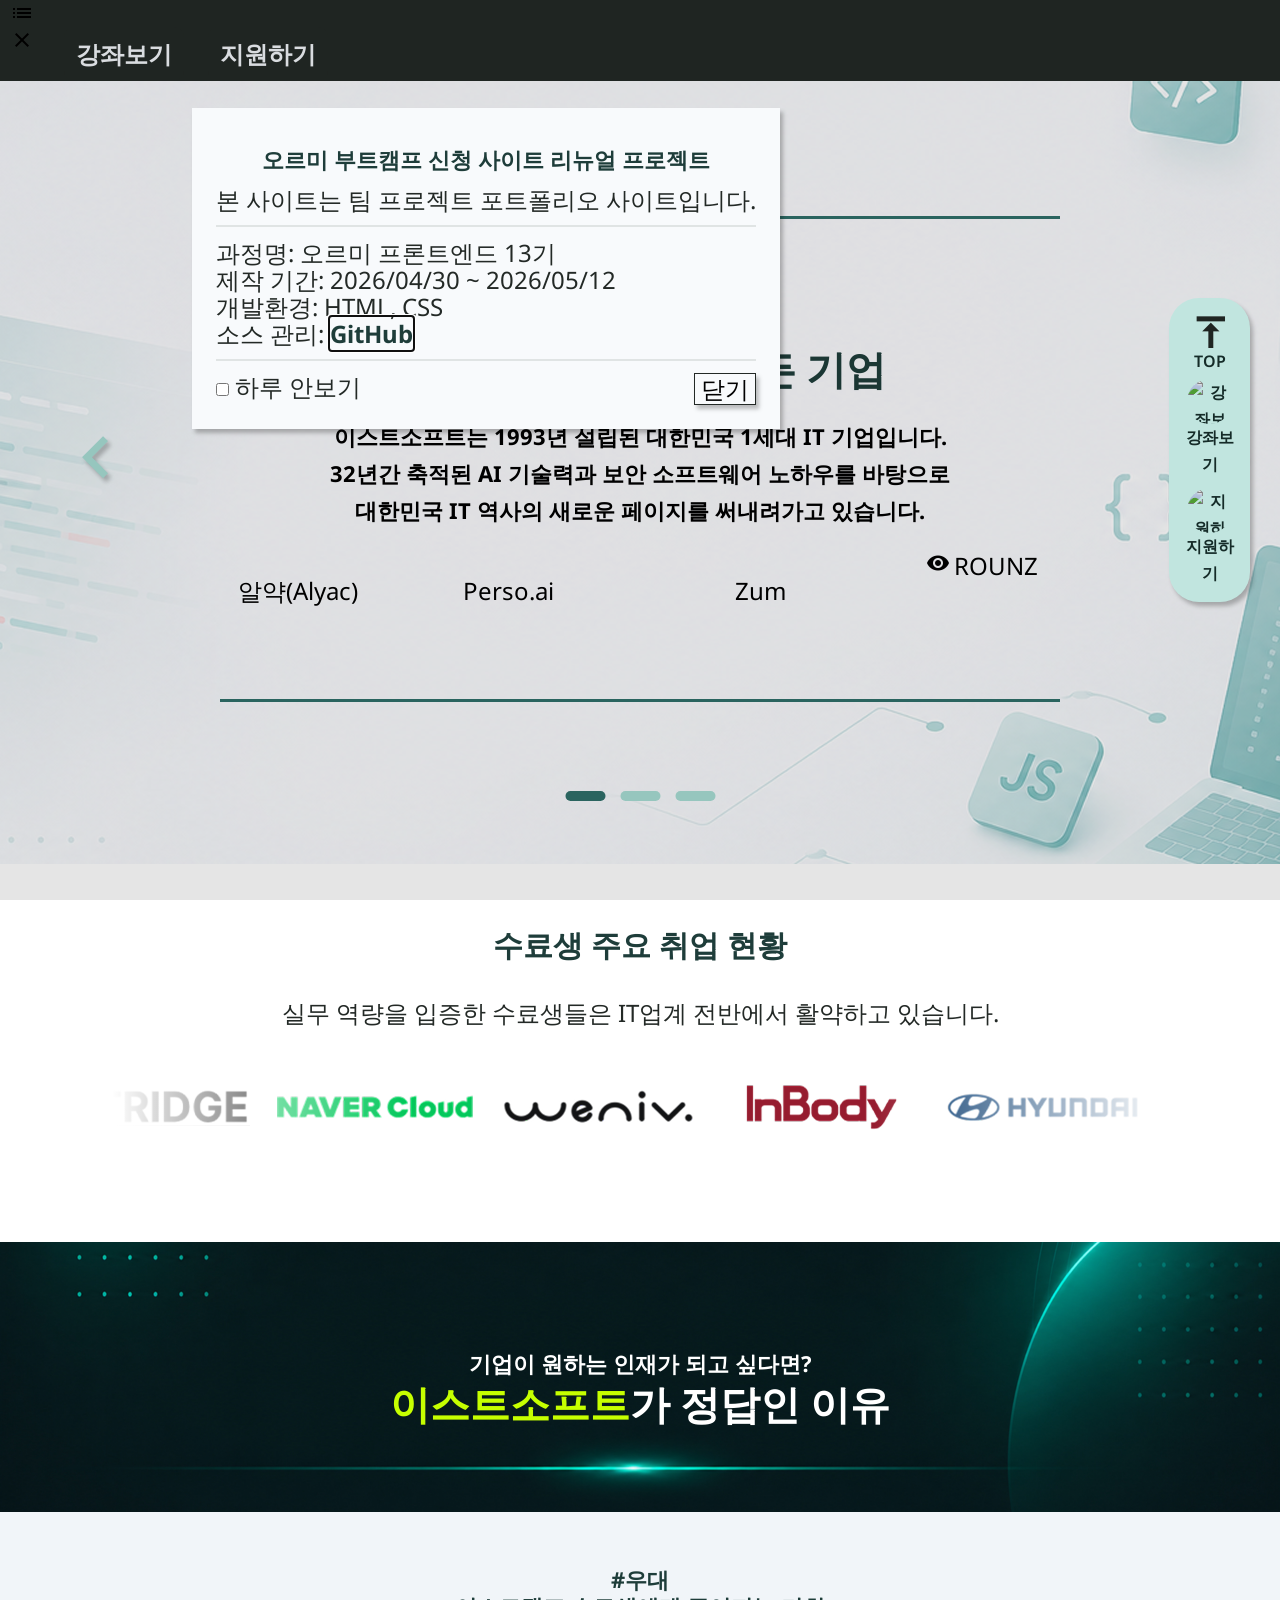
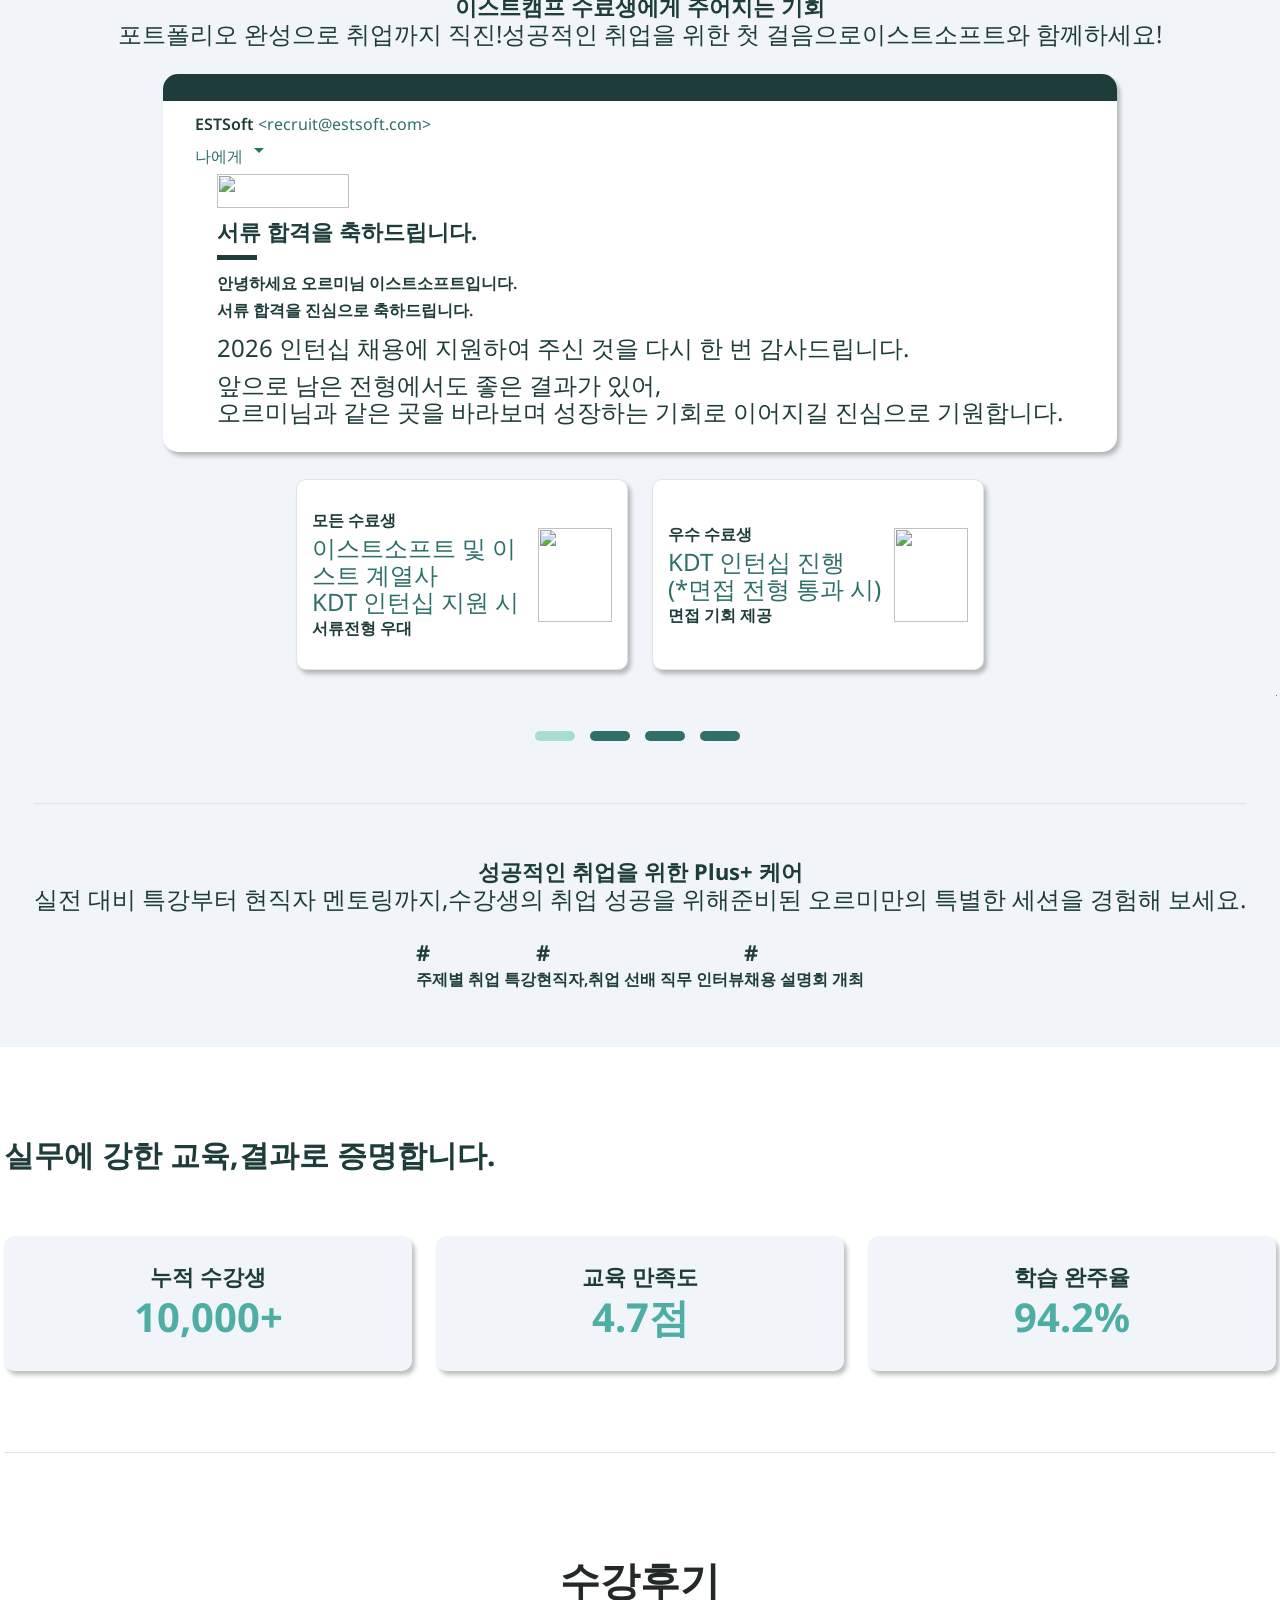
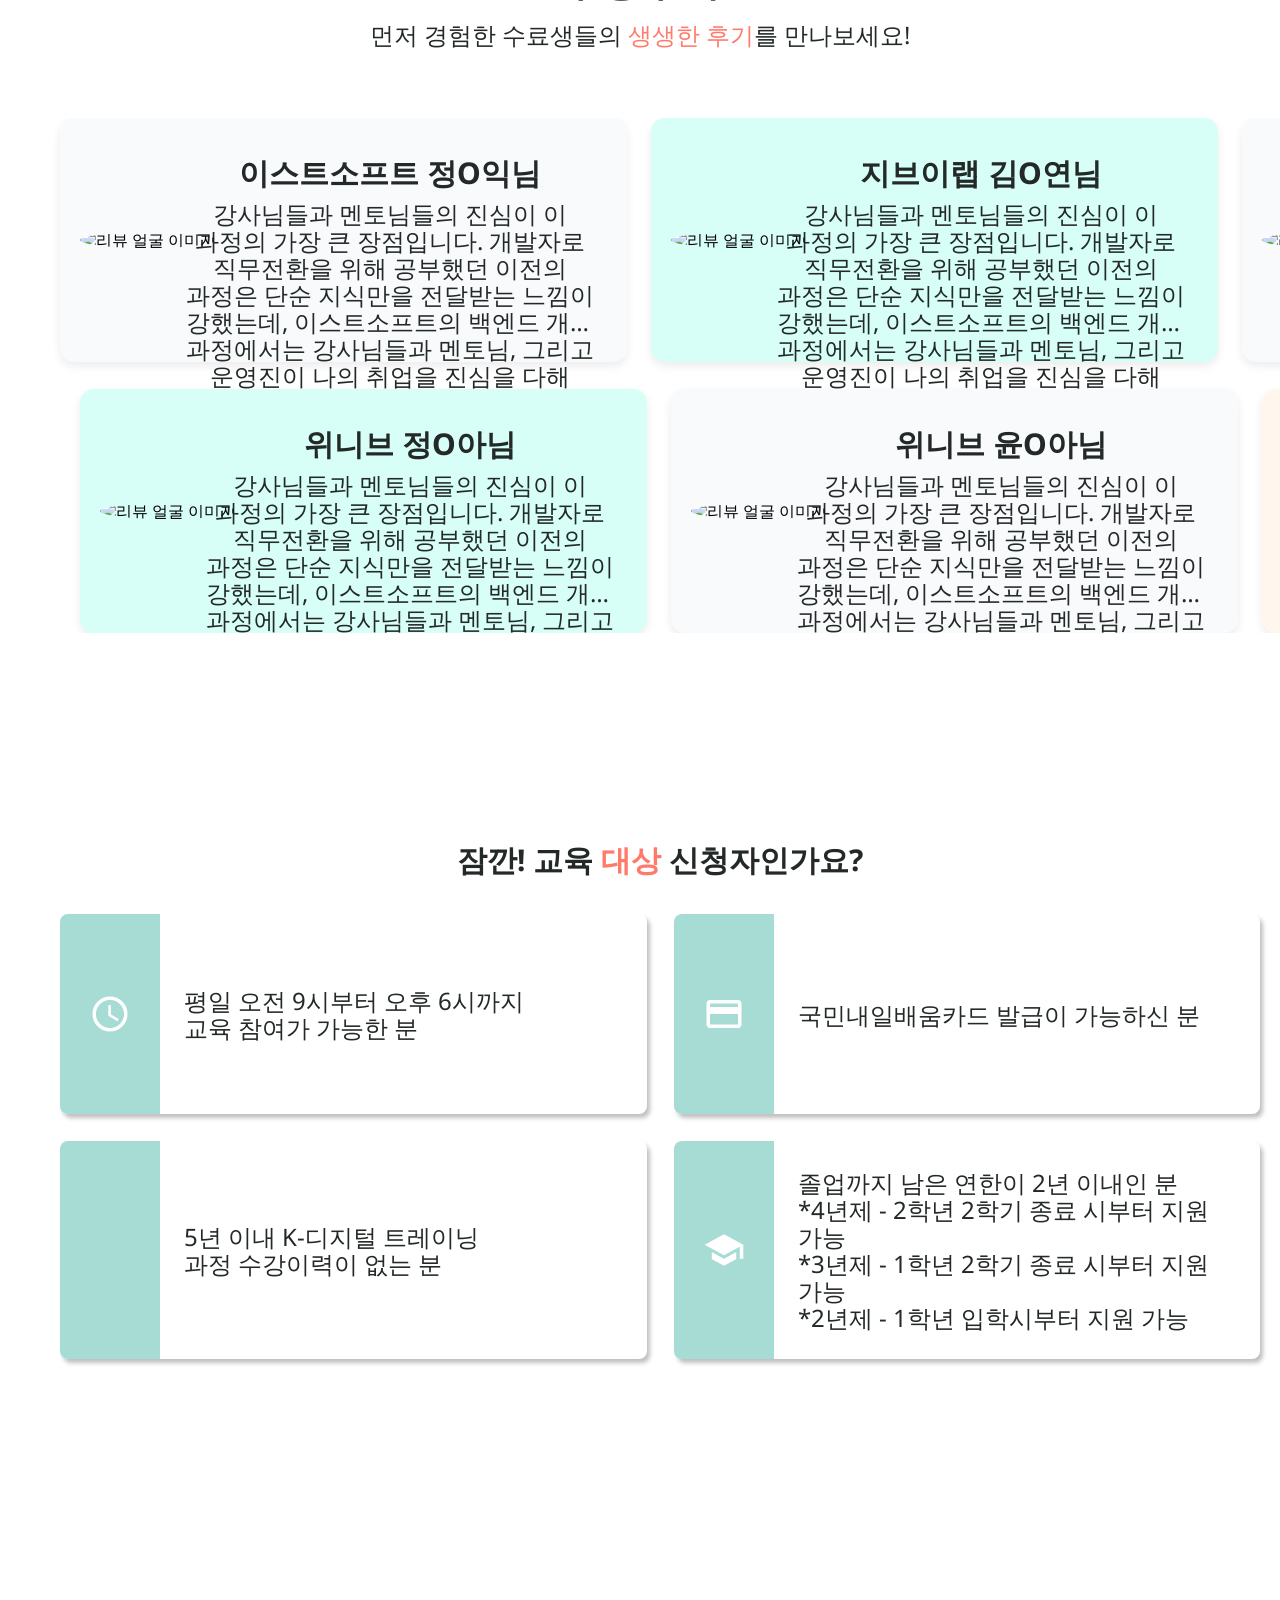
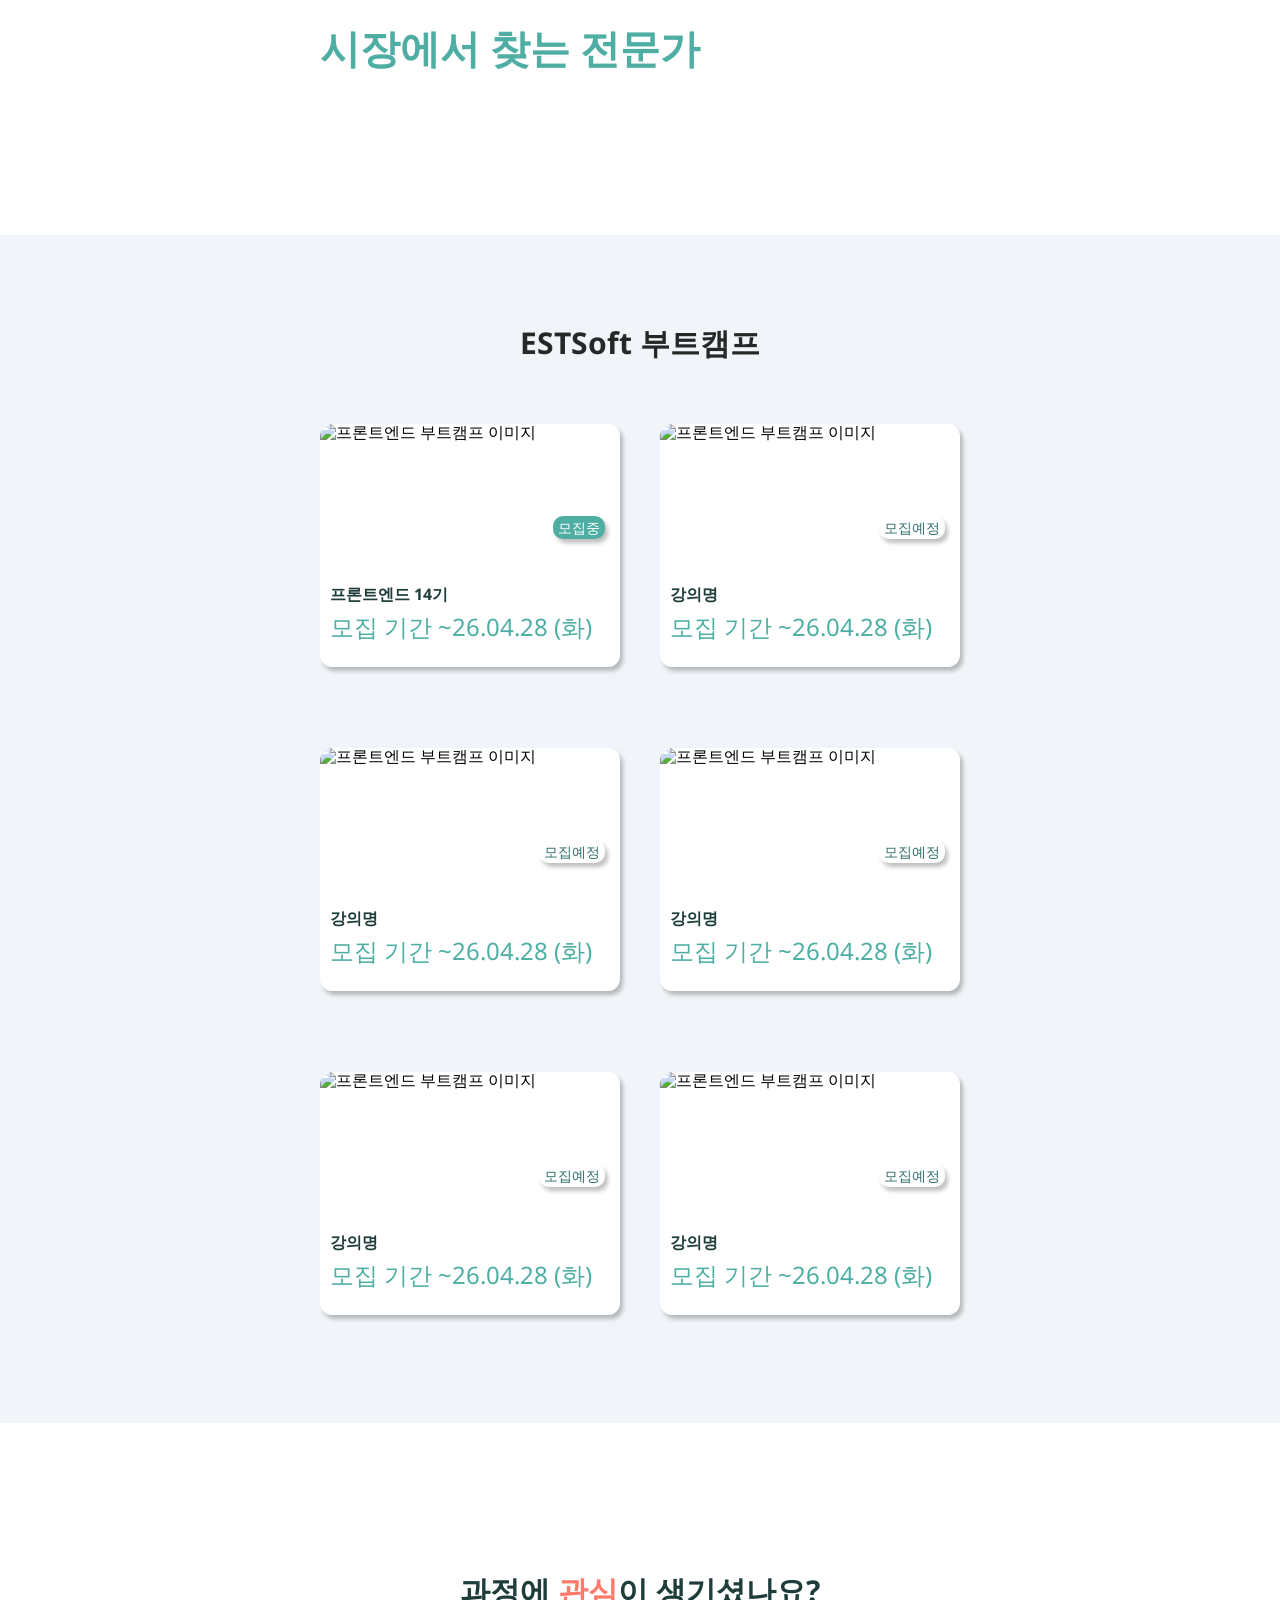
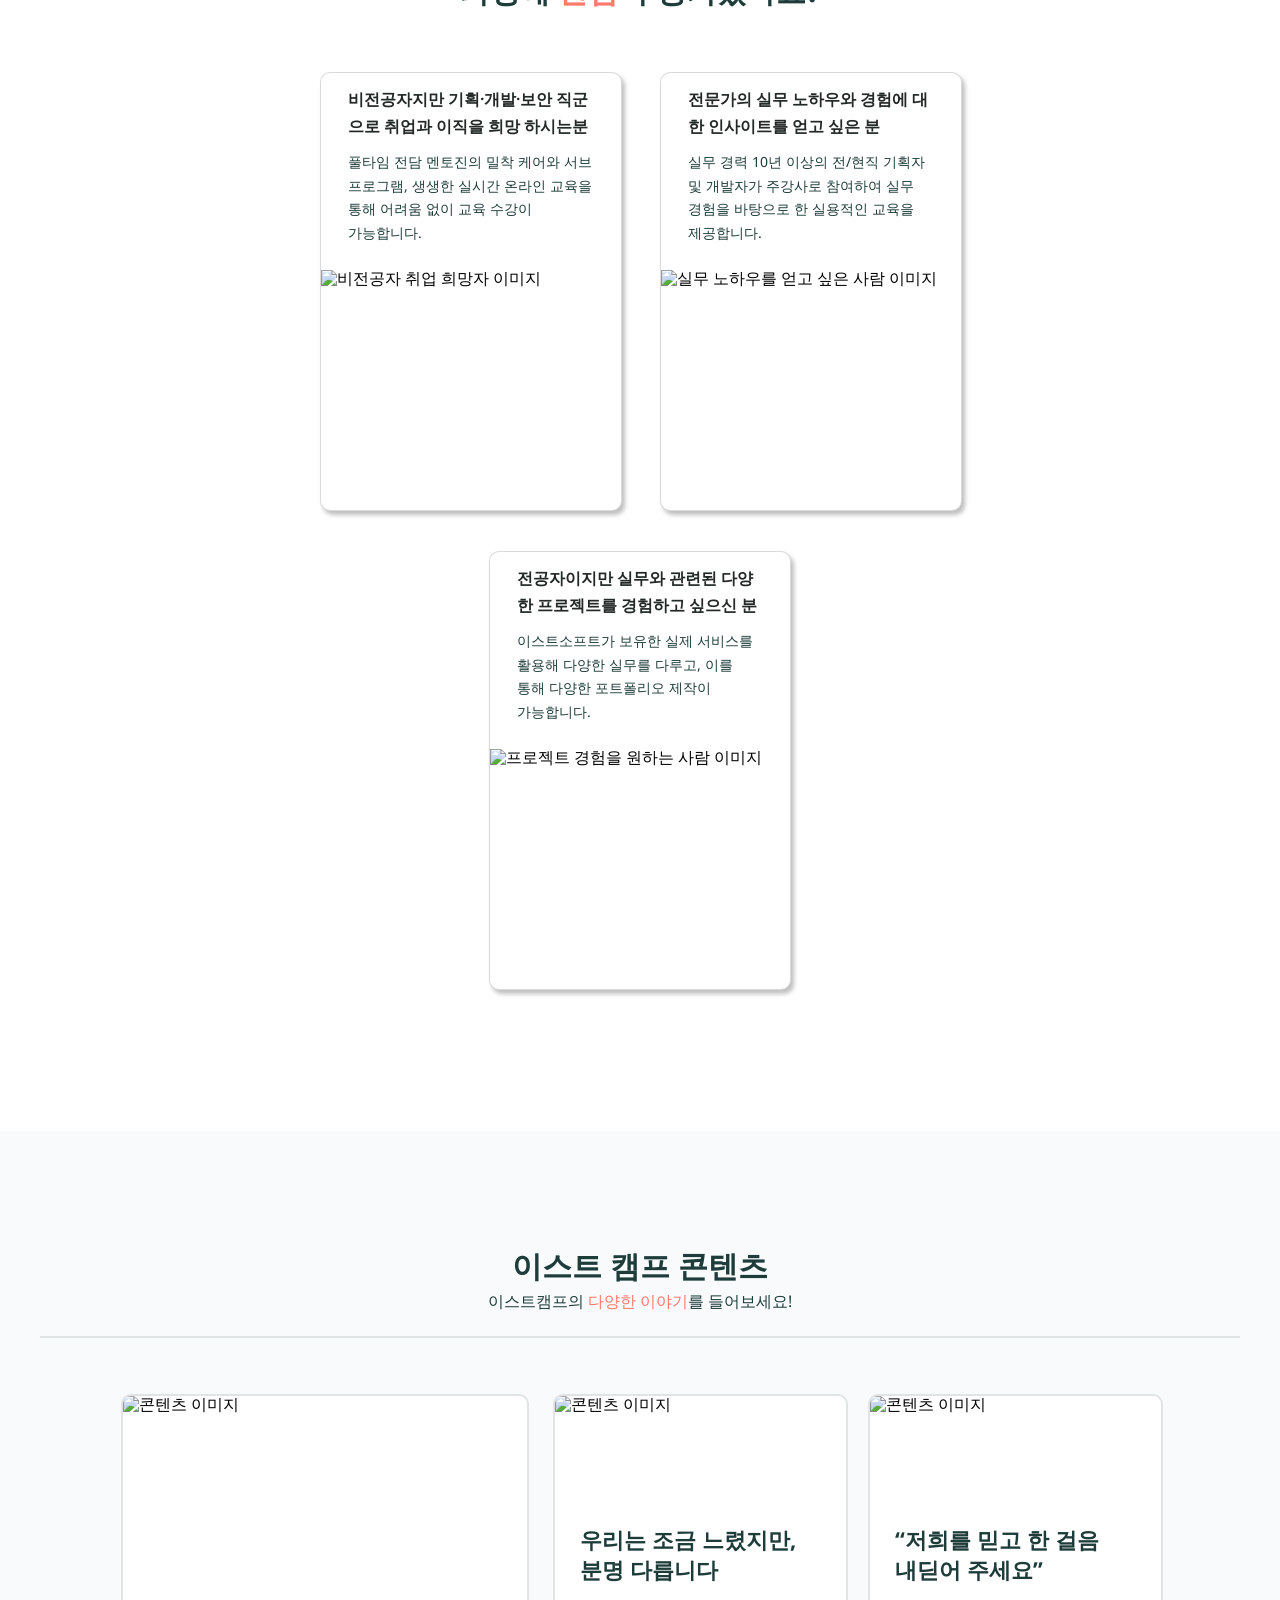
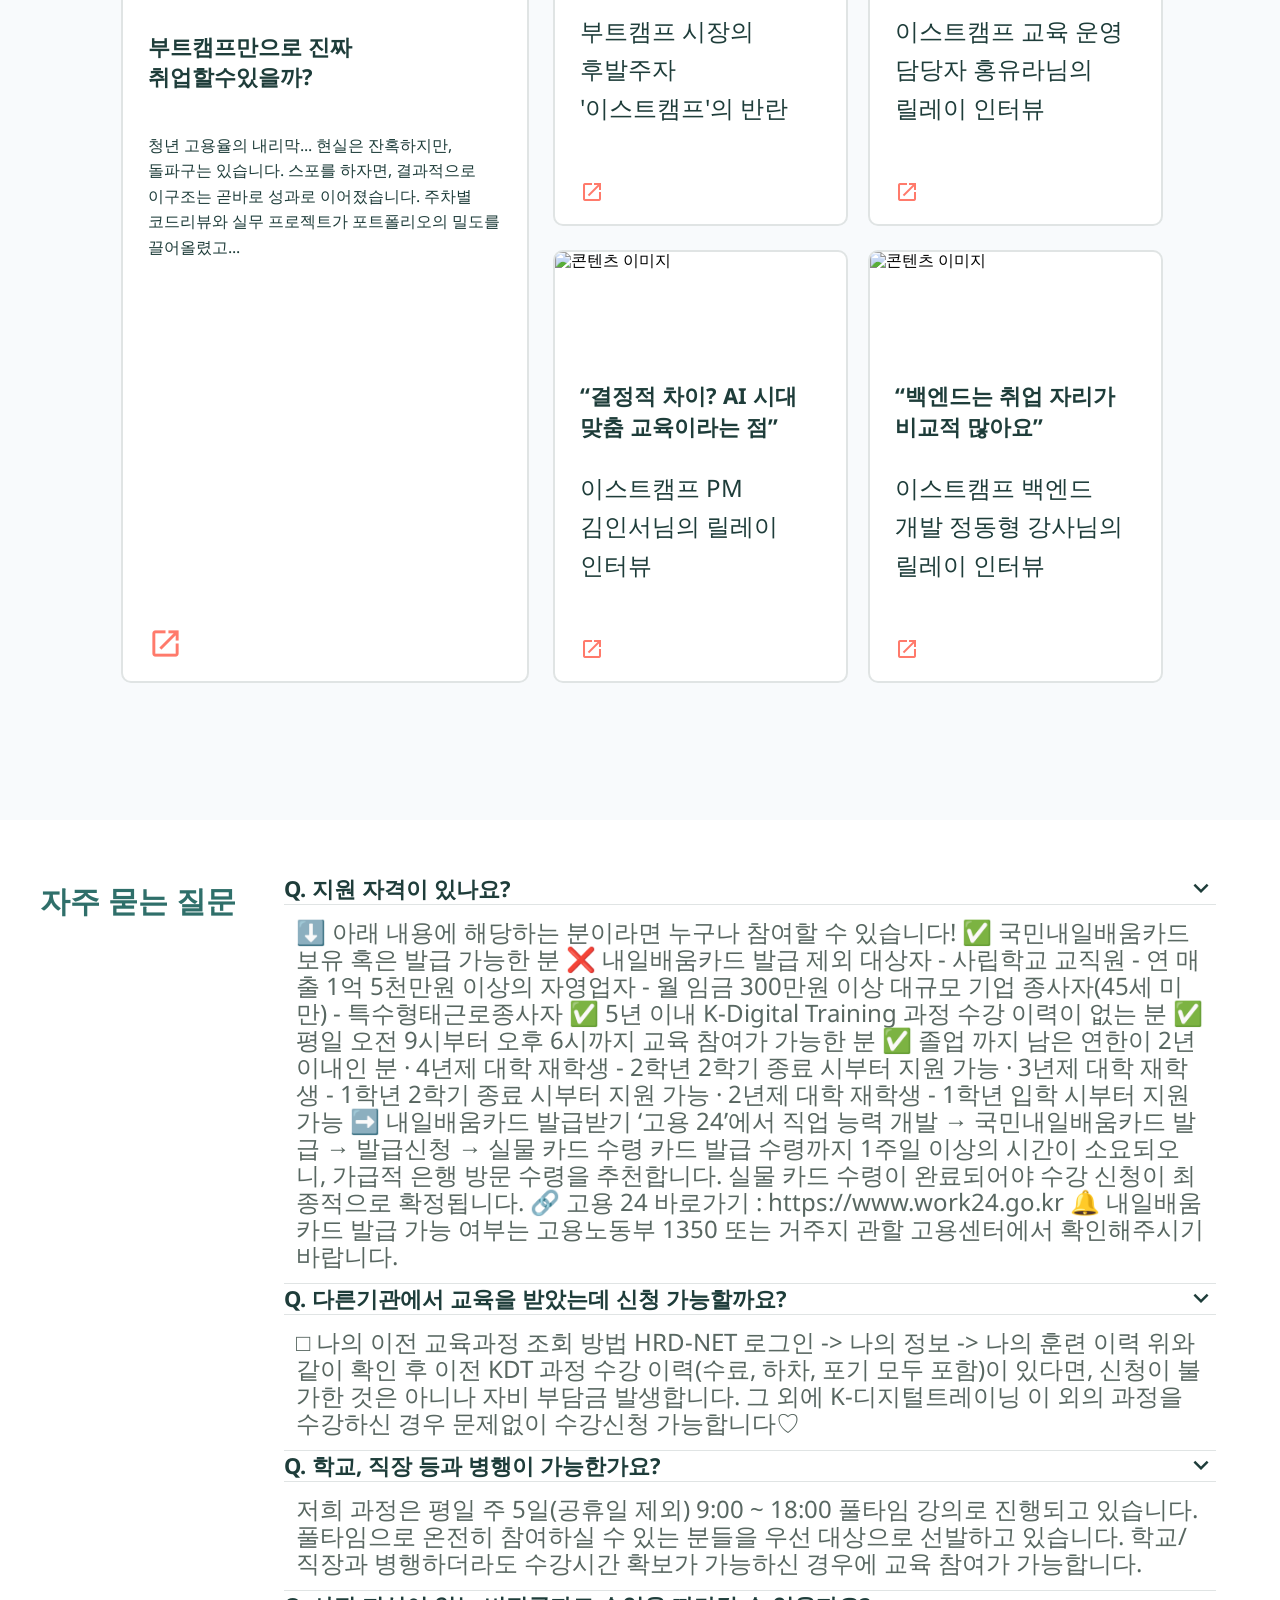
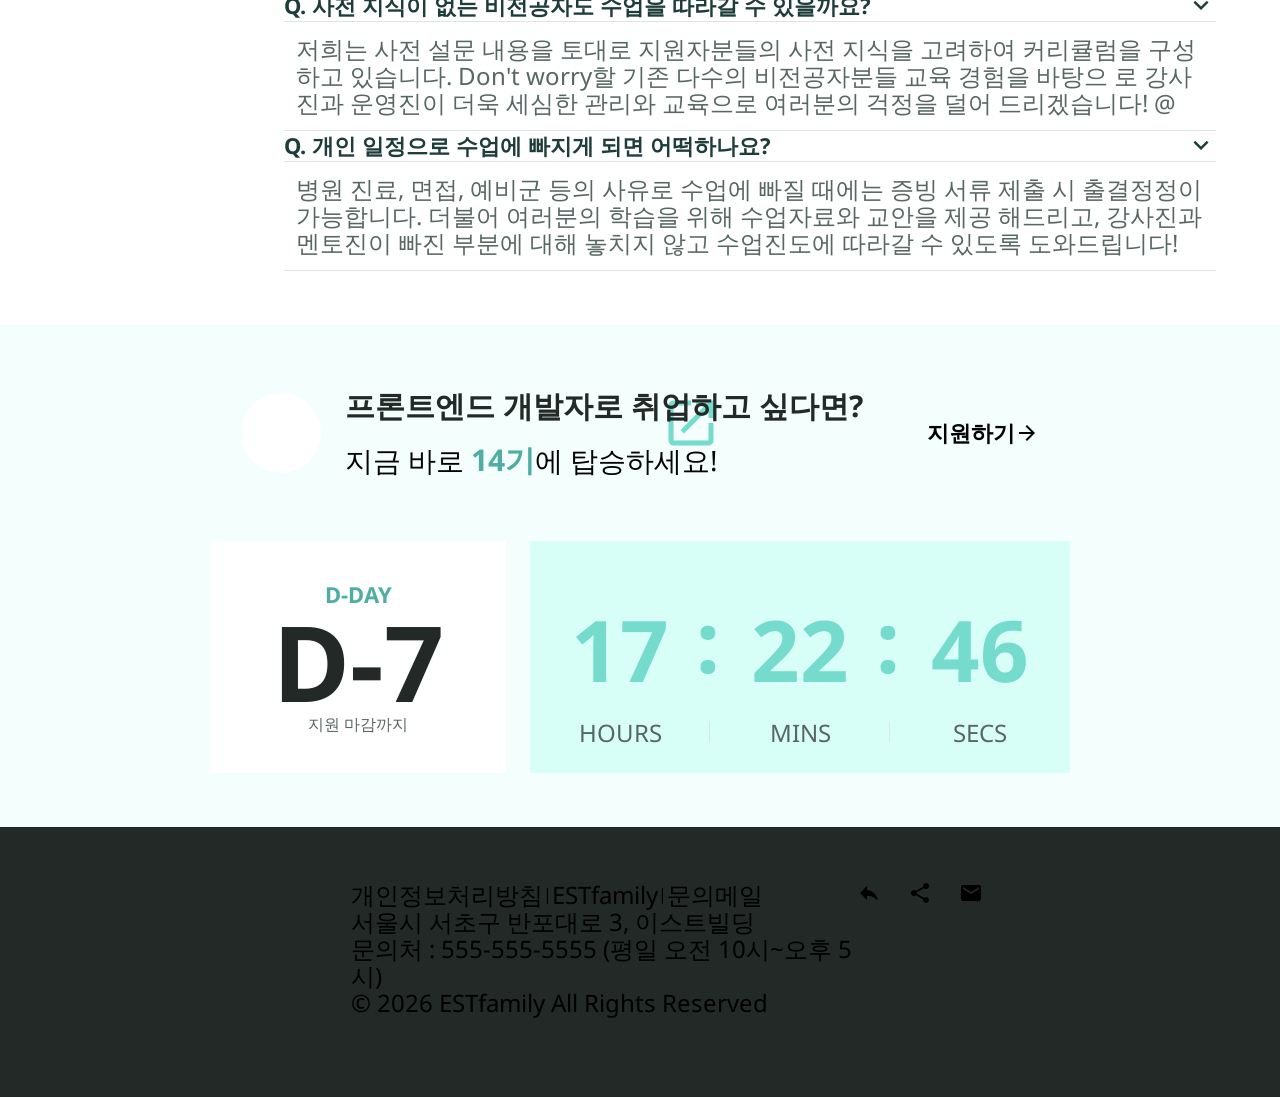
==== commit b6349af2: "Merge branch 'main' into feat-popup" ====
--- a/index.html
+++ b/index.html
@@ -275,7 +275,7 @@
                 </div>
                 <picture>
                   <source media="(max-width: 768px)" srcset="image/benefit2-r.gif" />
-                  <img src="image/benefit2.gif" alt="" />
+                  <img src="image/benefit2.gif" alt="" loading="lazy" />
                 </picture>
               </li>
               <!-- Benefit3 -->
@@ -295,7 +295,7 @@
                 </div>
                 <picture>
                   <source media="(max-width: 768px)" srcset="image/benefit3-r.jpg" />
-                  <img src="image/benefit3.jpg" alt="" />
+                  <img src="image/benefit3.jpg" alt="" loading="lazy" />
                 </picture>
               </li>
               <!-- Benefit4 -->
@@ -315,7 +315,7 @@
                 </div>
                 <picture>
                   <source media="(max-width: 768px)" srcset="image/benefit4-r.jpg" />
-                  <img src="image/benefit4.jpg" alt="" />
+                  <img src="image/benefit4.jpg" alt="" loading="lazy" />
                 </picture>
               </li>
             </ul>
@@ -765,7 +765,7 @@
             <article class="course-card">
               <div class="course-img-box">
                 <div class="course-img-wrap">
-                  <img src="image/course-image.png" alt="프론트엔드 부트캠프 이미지" />
+                  <img src="image/course-image.png" alt="프론트엔드 부트캠프 이미지" loading="lazy" />
                 </div>
                 <span class="course-badge recruiting">모집중</span>
               </div>
@@ -778,7 +778,7 @@
             <article class="course-card">
               <div class="course-img-box">
                 <div class="course-img-wrap">
-                  <img src="image/course-image.png" alt="프론트엔드 부트캠프 이미지" />
+                  <img src="image/course-image.png" alt="프론트엔드 부트캠프 이미지" loading="lazy" />
                 </div>
                 <span class="course-badge">모집예정</span>
               </div>
@@ -791,7 +791,7 @@
             <article class="course-card">
               <div class="course-img-box">
                 <div class="course-img-wrap">
-                  <img src="image/course-image.png" alt="프론트엔드 부트캠프 이미지" />
+                  <img src="image/course-image.png" alt="프론트엔드 부트캠프 이미지" loading="lazy" />
                 </div>
                 <span class="course-badge">모집예정</span>
               </div>
@@ -803,7 +803,7 @@
             <article class="course-card">
               <div class="course-img-box">
                 <div class="course-img-wrap">
-                  <img src="image/course-image.png" alt="프론트엔드 부트캠프 이미지" />
+                  <img src="image/course-image.png" alt="프론트엔드 부트캠프 이미지" loading="lazy" />
                 </div>
                 <span class="course-badge">모집예정</span>
               </div>
@@ -815,7 +815,7 @@
             <article class="course-card">
               <div class="course-img-box">
                 <div class="course-img-wrap">
-                  <img src="image/course-image.png" alt="프론트엔드 부트캠프 이미지" />
+                  <img src="image/course-image.png" alt="프론트엔드 부트캠프 이미지" loading="lazy" />
                 </div>
                 <span class="course-badge">모집예정</span>
               </div>
@@ -827,7 +827,7 @@
             <article class="course-card d-flex flex-column">
               <div class="course-img-box">
                 <div class="course-img-wrap">
-                  <img src="image/course-image.png" alt="프론트엔드 부트캠프 이미지" />
+                  <img src="image/course-image.png" alt="프론트엔드 부트캠프 이미지" loading="lazy" />
                 </div>
                 <span class="course-badge d-flex justify-content-center align-items-center">모집예정</span>
               </div>
@@ -902,7 +902,7 @@
 
           <div class="est-card-container justify-content-center">
             <a href="https://brunch.co.kr/@estcamp/1" class="card-first d-flex flex-column">
-              <img src="image/content-1.png" alt="콘텐츠 이미지" />
+              <img src="image/content-1.png" alt="콘텐츠 이미지" loading="lazy" />
               <div class="est-card d-flex flex-column">
                 <h3 class="heading-s">부트캠프만으로 진짜 취업할수있을까?</h3>
                 <p class="body-m-p">
@@ -916,7 +916,7 @@
 
             <div class="card-items">
               <a href="https://brunch.co.kr/@estcamp/2" class="sub-card d-flex flex-column">
-                <img src="image/content-2.png" alt="콘텐츠 이미지" />
+                <img src="image/content-2.png" alt="콘텐츠 이미지" loading="lazy" />
                 <div class="card-content d-flex flex-column">
                   <h3 class="heading-s">우리는 조금 느렸지만, 분명 다릅니다</h3>
                   <p class="body-m">부트캠프 시장의 후발주자 '이스트캠프'의 반란</p>
@@ -926,7 +926,7 @@
               </a>
 
               <a href="https://brunch.co.kr/@estcamp/3" class="sub-card">
-                <img src="image/content-3.png" alt="콘텐츠 이미지" />
+                <img src="image/content-3.png" alt="콘텐츠 이미지" loading="lazy" />
                 <div class="card-content d-flex flex-column">
                   <h3 class="heading-s">“저희를 믿고 한 걸음 내딛어 주세요”</h3>
                   <p class="body-m">이스트캠프 교육 운영 담당자 홍유라님의 릴레이 인터뷰</p>
@@ -936,7 +936,7 @@
               </a>
 
               <a href="https://brunch.co.kr/@estcamp/4" class="sub-card">
-                <img src="image/content-5.png" alt="콘텐츠 이미지" />
+                <img src="image/content-5.png" alt="콘텐츠 이미지" loading="lazy" />
                 <div class="card-content d-flex flex-column">
                   <h3 class="heading-s">“결정적 차이? AI 시대 맞춤 교육이라는 점”</h3>
                   <p class="body-m">이스트캠프 PM 김인서님의 릴레이 인터뷰</p>
@@ -946,7 +946,7 @@
               </a>
 
               <a href="https://brunch.co.kr/@estcamp/5" class="sub-card">
-                <img src="image/content-4.png" alt="콘텐츠 이미지" />
+                <img src="image/content-4.png" alt="콘텐츠 이미지" loading="lazy" />
                 <div class="card-content d-flex flex-column">
                   <h3 class="heading-s">“백엔드는 취업 자리가 비교적 많아요”</h3>
                   <p class="body-m">이스트캠프 백엔드 개발 정동형 강사님의 릴레이 인터뷰</p>
